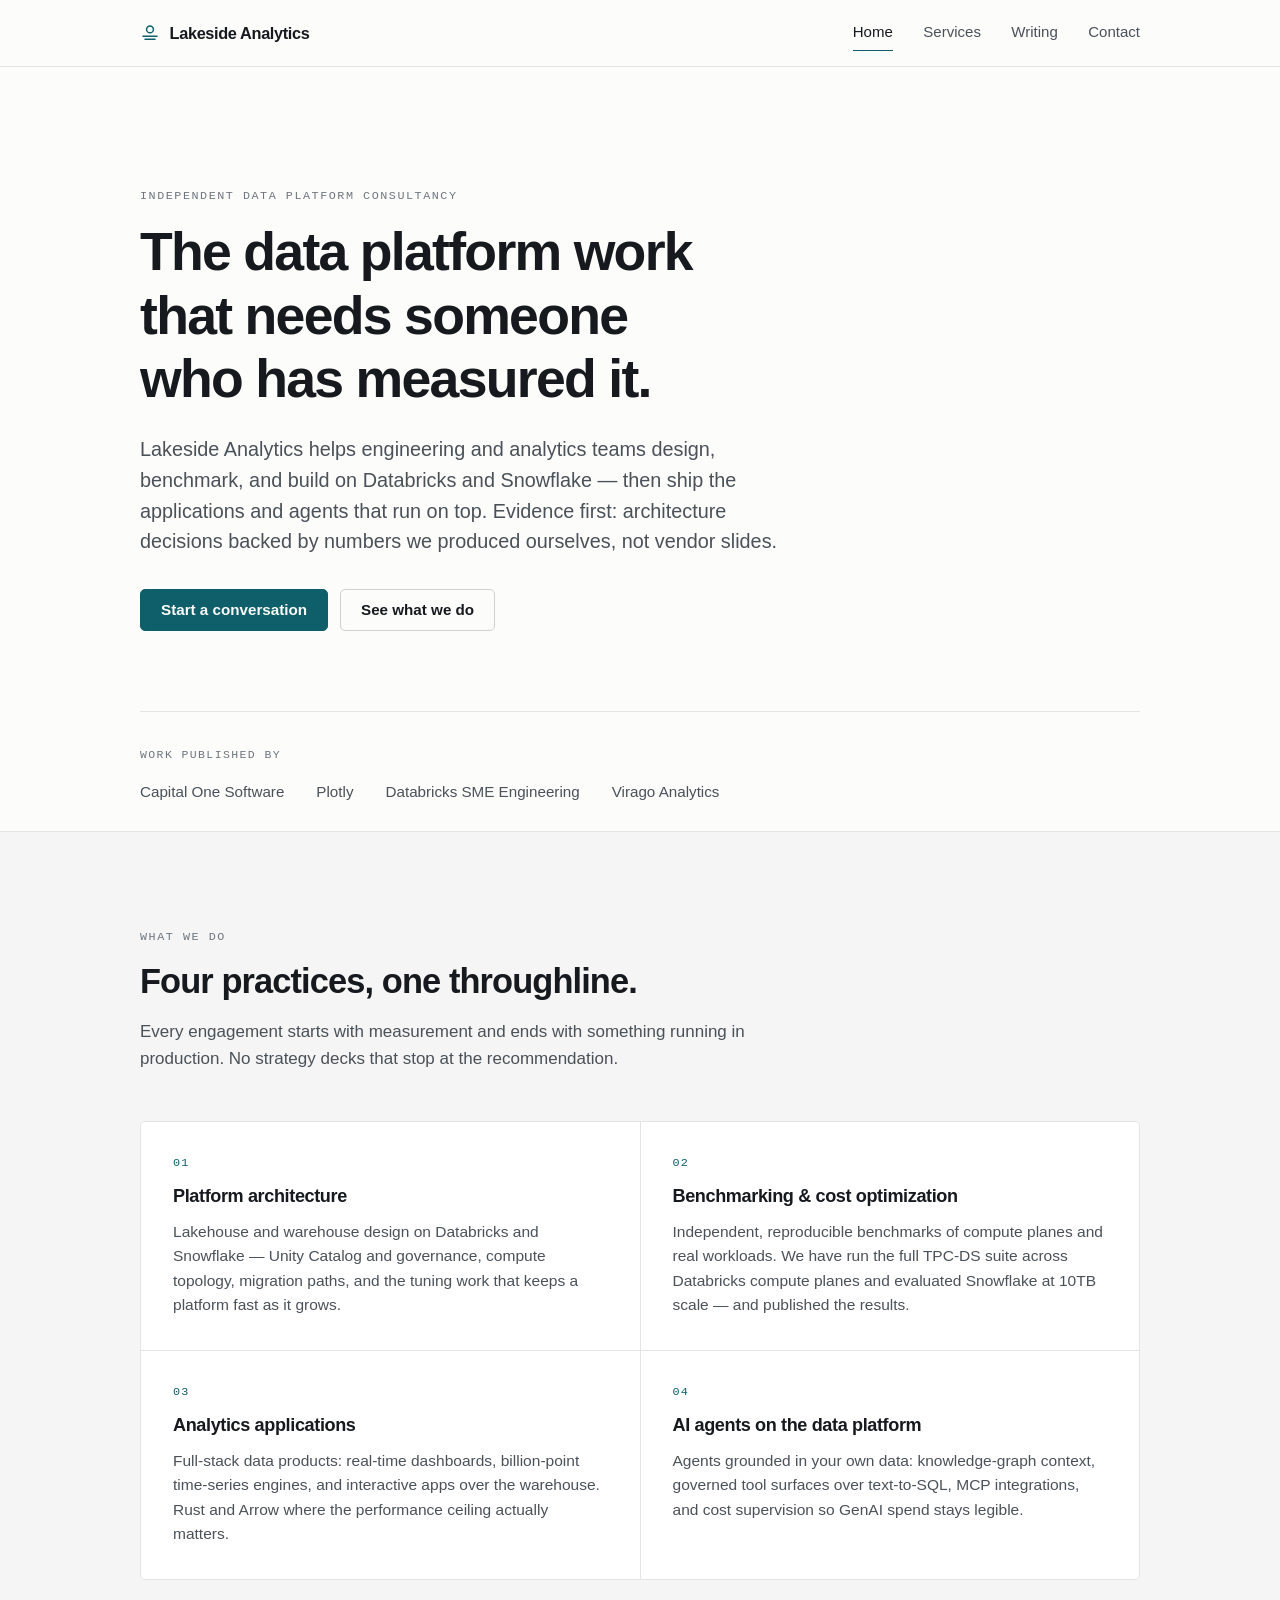
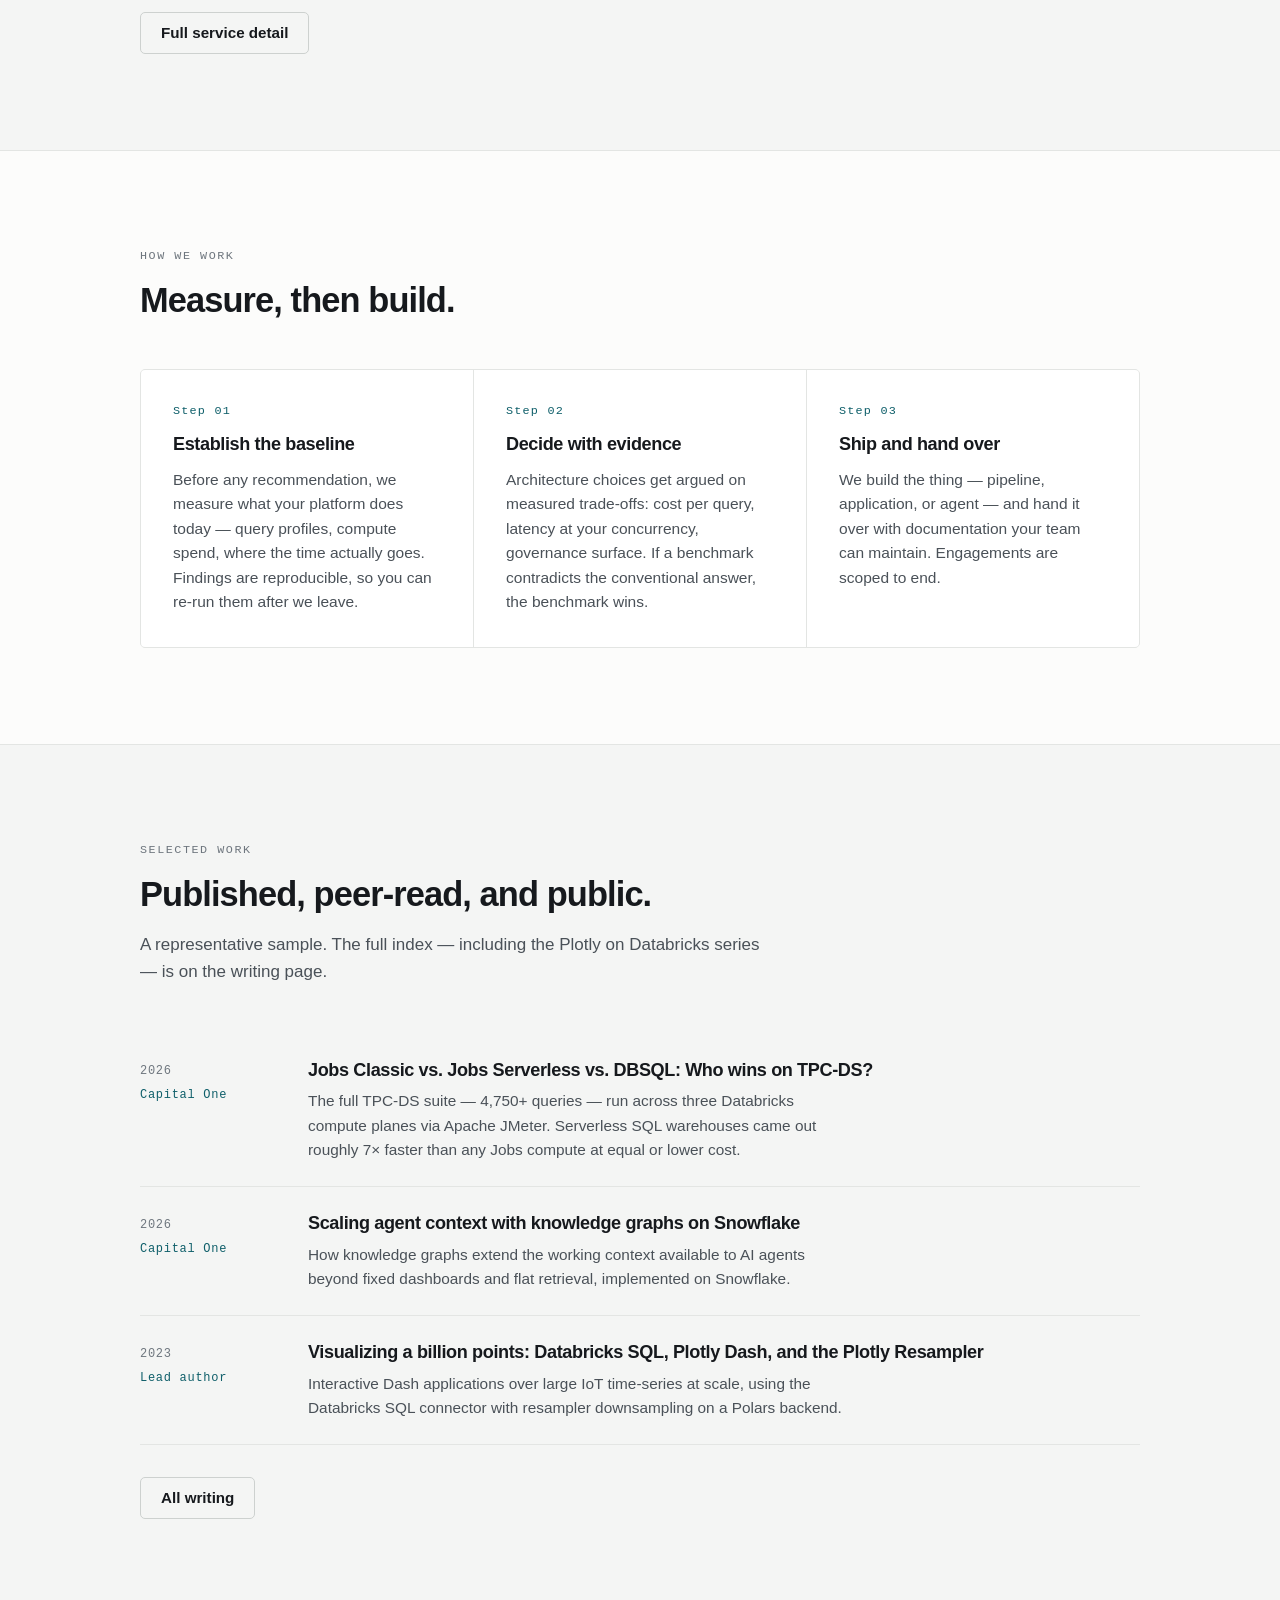
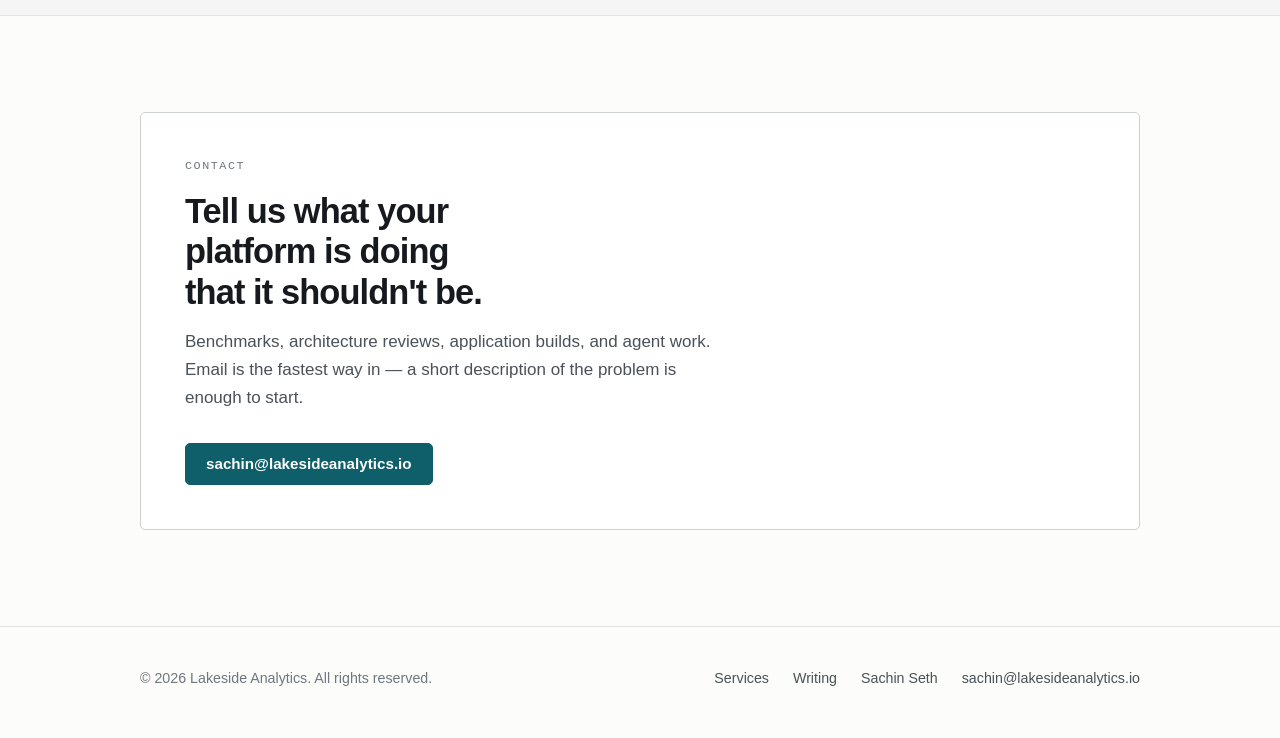
==== index.html @ 1cebf73b "Lakeside Analytics site: home, services, writing Static HTML/CSS, no build step, targeting GitHub Pa" ====
<!DOCTYPE html>
<html lang="en">
<head>
<meta charset="utf-8">
<meta name="viewport" content="width=device-width, initial-scale=1">
<title>Lakeside Analytics — Data platform architecture, benchmarking, and analytics engineering</title>
<meta name="description" content="Lakeside Analytics is an independent consultancy for Databricks and Snowflake platform architecture, compute benchmarking and cost optimization, custom analytics applications, and AI agents on the data platform.">
<link rel="canonical" href="https://lakesideanalytics.io/">
<meta property="og:type" content="website">
<meta property="og:url" content="https://lakesideanalytics.io/">
<meta property="og:title" content="Lakeside Analytics">
<meta property="og:description" content="Independent consulting for Databricks and Snowflake platform architecture, compute benchmarking, analytics applications, and AI agents on the data platform.">
<link rel="icon" href="favicon.svg" type="image/svg+xml">
<link rel="stylesheet" href="styles.css">
</head>
<body>

<a class="skip-link" href="#main">Skip to content</a>

<header class="site-header">
  <div class="wrap">
    <a class="brand" href="/">
      <svg class="mark" width="20" height="20" viewBox="0 0 20 20" fill="none" aria-hidden="true">
        <circle cx="10" cy="6.4" r="3.4" stroke="currentColor" stroke-width="1.5"/>
        <path d="M3 13.2h14M5 16.2h10" stroke="currentColor" stroke-width="1.5" stroke-linecap="round"/>
      </svg>
      Lakeside Analytics
    </a>
    <nav class="nav" aria-label="Primary">
      <a href="/" aria-current="page">Home</a>
      <a href="services.html">Services</a>
      <a href="writing.html">Writing</a>
      <a href="mailto:sachin@lakesideanalytics.io">Contact</a>
    </nav>
  </div>
</header>

<main id="main">

  <section class="hero">
    <div class="wrap">
      <span class="eyebrow">Independent data platform consultancy</span>
      <h1>The data platform work that needs someone who has measured it.</h1>
      <p class="lede">
        Lakeside Analytics helps engineering and analytics teams design, benchmark, and
        build on Databricks and Snowflake — then ship the applications and agents that
        run on top. Evidence first: architecture decisions backed by numbers we produced
        ourselves, not vendor slides.
      </p>
      <div class="btn-row">
        <a class="btn" href="mailto:sachin@lakesideanalytics.io">Start a conversation</a>
        <a class="btn btn-ghost" href="services.html">See what we do</a>
      </div>
    </div>
  </section>

  <div class="wrap">
    <div class="strip">
      <span class="strip-label">Work published by</span>
      <ul class="strip-items">
        <li>Capital One Software</li>
        <li>Plotly</li>
        <li>Databricks SME Engineering</li>
        <li>Virago Analytics</li>
      </ul>
    </div>
  </div>

  <section class="band">
    <div class="wrap">
      <div class="section-intro prose">
        <span class="eyebrow">What we do</span>
        <h2>Four practices, one throughline.</h2>
        <p>
          Every engagement starts with measurement and ends with something running in
          production. No strategy decks that stop at the recommendation.
        </p>
      </div>

      <div class="grid grid-2">
        <article class="card">
          <span class="num">01</span>
          <h3>Platform architecture</h3>
          <p>
            Lakehouse and warehouse design on Databricks and Snowflake — Unity Catalog
            and governance, compute topology, migration paths, and the tuning work that
            keeps a platform fast as it grows.
          </p>
        </article>

        <article class="card">
          <span class="num">02</span>
          <h3>Benchmarking &amp; cost optimization</h3>
          <p>
            Independent, reproducible benchmarks of compute planes and real workloads.
            We have run the full TPC-DS suite across Databricks compute planes and
            evaluated Snowflake at 10TB scale — and published the results.
          </p>
        </article>

        <article class="card">
          <span class="num">03</span>
          <h3>Analytics applications</h3>
          <p>
            Full-stack data products: real-time dashboards, billion-point time-series
            engines, and interactive apps over the warehouse. Rust and Arrow where the
            performance ceiling actually matters.
          </p>
        </article>

        <article class="card">
          <span class="num">04</span>
          <h3>AI agents on the data platform</h3>
          <p>
            Agents grounded in your own data: knowledge-graph context, governed tool
            surfaces over text-to-SQL, MCP integrations, and cost supervision so GenAI
            spend stays legible.
          </p>
        </article>
      </div>

      <div class="btn-row">
        <a class="btn btn-ghost" href="services.html">Full service detail</a>
      </div>
    </div>
  </section>

  <section>
    <div class="wrap">
      <div class="section-intro prose">
        <span class="eyebrow">How we work</span>
        <h2>Measure, then build.</h2>
      </div>

      <div class="grid">
        <article class="card">
          <span class="num">Step 01</span>
          <h3>Establish the baseline</h3>
          <p>
            Before any recommendation, we measure what your platform does today —
            query profiles, compute spend, where the time actually goes. Findings are
            reproducible, so you can re-run them after we leave.
          </p>
        </article>

        <article class="card">
          <span class="num">Step 02</span>
          <h3>Decide with evidence</h3>
          <p>
            Architecture choices get argued on measured trade-offs: cost per query,
            latency at your concurrency, governance surface. If a benchmark contradicts
            the conventional answer, the benchmark wins.
          </p>
        </article>

        <article class="card">
          <span class="num">Step 03</span>
          <h3>Ship and hand over</h3>
          <p>
            We build the thing — pipeline, application, or agent — and hand it over with
            documentation your team can maintain. Engagements are scoped to end.
          </p>
        </article>
      </div>
    </div>
  </section>

  <section class="band">
    <div class="wrap">
      <div class="section-intro prose">
        <span class="eyebrow">Selected work</span>
        <h2>Published, peer-read, and public.</h2>
        <p>
          A representative sample. The full index — including the Plotly on Databricks
          series — is on the writing page.
        </p>
      </div>

      <ul class="entries">
        <li class="entry">
          <div class="entry-meta">
            <span>2026</span>
            <span class="entry-role">Capital One</span>
          </div>
          <div>
            <h3>
              <a href="https://www.capitalone.com/software/blog/databricks-benchmarks-classic-jobs-serverless-jobs-dbsql-comparison/">
                Jobs Classic vs. Jobs Serverless vs. DBSQL: Who wins on TPC-DS?
              </a>
            </h3>
            <p>
              The full TPC-DS suite — 4,750+ queries — run across three Databricks
              compute planes via Apache JMeter. Serverless SQL warehouses came out
              roughly 7&times; faster than any Jobs compute at equal or lower cost.
            </p>
          </div>
        </li>

        <li class="entry">
          <div class="entry-meta">
            <span>2026</span>
            <span class="entry-role">Capital One</span>
          </div>
          <div>
            <h3>
              <a href="https://www.capitalone.com/software/blog/scaling-agent-context-snowflake-knowledge-graphs/">
                Scaling agent context with knowledge graphs on Snowflake
              </a>
            </h3>
            <p>
              How knowledge graphs extend the working context available to AI agents
              beyond fixed dashboards and flat retrieval, implemented on Snowflake.
            </p>
          </div>
        </li>

        <li class="entry">
          <div class="entry-meta">
            <span>2023</span>
            <span class="entry-role">Lead author</span>
          </div>
          <div>
            <h3>
              <a href="https://medium.com/dbsql-sme-engineering/visualizing-a-billion-points-databricks-plotly-dash-and-the-plotly-resampler-45461bc3f466">
                Visualizing a billion points: Databricks SQL, Plotly Dash, and the Plotly Resampler
              </a>
            </h3>
            <p>
              Interactive Dash applications over large IoT time-series at scale, using
              the Databricks SQL connector with resampler downsampling on a Polars backend.
            </p>
          </div>
        </li>
      </ul>

      <div class="btn-row">
        <a class="btn btn-ghost" href="writing.html">All writing</a>
      </div>
    </div>
  </section>

  <section>
    <div class="wrap">
      <div class="callout cta">
        <span class="eyebrow">Contact</span>
        <h2>Tell us what your platform is doing that it shouldn't be.</h2>
        <p>
          Benchmarks, architecture reviews, application builds, and agent work. Email
          is the fastest way in — a short description of the problem is enough to start.
        </p>
        <div class="btn-row">
          <a class="btn" href="mailto:sachin@lakesideanalytics.io">sachin@lakesideanalytics.io</a>
        </div>
      </div>
    </div>
  </section>

</main>

<footer class="site-footer">
  <div class="wrap">
    <div>&copy; 2026 Lakeside Analytics. All rights reserved.</div>
    <div class="footer-links">
      <a href="services.html">Services</a>
      <a href="writing.html">Writing</a>
      <a href="https://sachin.lakesideanalytics.io">Sachin Seth</a>
      <a href="mailto:sachin@lakesideanalytics.io">sachin@lakesideanalytics.io</a>
    </div>
  </div>
</footer>

</body>
</html>
---- styles.css ----
/* ==========================================================================
   Lakeside Analytics — shared stylesheet
   Editorial, near-monochrome, one accent. No external requests.
   ========================================================================== */

:root {
  --bg:            #fcfcfb;
  --bg-sunk:       #f4f5f4;
  --surface:       #ffffff;
  --ink:           #16191d;
  --ink-soft:      #4a5158;
  --ink-faint:     #6e767e;
  --rule:          #e3e5e3;
  --rule-strong:   #cdd1cf;
  --accent:        #0f5f6a;
  --accent-hover:  #0a4750;
  --accent-wash:   #eef4f5;
  --focus:         #0f5f6a;

  --measure:       66ch;
  --page:          1080px;
  --radius:        5px;

  --sans: -apple-system, BlinkMacSystemFont, "Segoe UI", Roboto, "Helvetica Neue", Arial, sans-serif;
  --mono: ui-monospace, SFMono-Regular, "SF Mono", Menlo, Consolas, "Liberation Mono", monospace;
}

@media (prefers-color-scheme: dark) {
  :root {
    --bg:           #101316;
    --bg-sunk:      #16191d;
    --surface:      #191d21;
    --ink:          #e9ecef;
    --ink-soft:     #a8b0b6;
    --ink-faint:    #838b92;
    --rule:         #272c31;
    --rule-strong:  #3a4045;
    --accent:       #6fc9d6;
    --accent-hover: #9adde7;
    --accent-wash:  #16262a;
    --focus:        #6fc9d6;
  }
}

*, *::before, *::after { box-sizing: border-box; }

html {
  -webkit-text-size-adjust: 100%;
  scroll-behavior: smooth;
}

body {
  margin: 0;
  background: var(--bg);
  color: var(--ink);
  font-family: var(--sans);
  font-size: 17px;
  line-height: 1.62;
  -webkit-font-smoothing: antialiased;
  -moz-osx-font-smoothing: grayscale;
  text-rendering: optimizeLegibility;
}

img { max-width: 100%; height: auto; display: block; }

a { color: var(--accent); }
a:hover { color: var(--accent-hover); }

:focus-visible {
  outline: 2px solid var(--focus);
  outline-offset: 3px;
  border-radius: 2px;
}

.skip-link {
  position: absolute;
  left: -9999px;
  top: 0;
  background: var(--surface);
  color: var(--ink);
  padding: 0.6rem 1rem;
  border: 1px solid var(--rule-strong);
  border-radius: var(--radius);
  z-index: 100;
}
.skip-link:focus { left: 1rem; top: 1rem; }

/* ---------- Layout ---------- */

.wrap {
  max-width: var(--page);
  margin: 0 auto;
  padding-inline: clamp(1.25rem, 5vw, 2.5rem);
}

.prose { max-width: var(--measure); }

section { padding-block: clamp(3.5rem, 8vw, 6rem); }

.band {
  background: var(--bg-sunk);
  border-block: 1px solid var(--rule);
}

/* ---------- Type ---------- */

h1, h2, h3, h4 {
  margin: 0;
  font-weight: 640;
  letter-spacing: -0.021em;
  line-height: 1.18;
  text-wrap: balance;
}

h1 { font-size: clamp(2.15rem, 5.4vw, 3.35rem); letter-spacing: -0.032em; }
h2 { font-size: clamp(1.6rem, 3.4vw, 2.15rem); letter-spacing: -0.026em; }
h3 { font-size: 1.13rem; line-height: 1.35; }
h4 { font-size: 1rem; }

p { margin: 0 0 1.15rem; }
p:last-child { margin-bottom: 0; }

.eyebrow {
  font-family: var(--mono);
  font-size: 0.735rem;
  letter-spacing: 0.13em;
  text-transform: uppercase;
  color: var(--ink-faint);
  margin: 0 0 0.9rem;
  display: block;
}

.lede {
  font-size: clamp(1.08rem, 1.9vw, 1.24rem);
  line-height: 1.55;
  color: var(--ink-soft);
  max-width: 60ch;
}

.section-intro { margin-bottom: clamp(2rem, 4vw, 3rem); }
.section-intro h2 + p { margin-top: 1rem; color: var(--ink-soft); }

/* ---------- Header / nav ---------- */

.site-header {
  border-bottom: 1px solid var(--rule);
  background: color-mix(in srgb, var(--bg) 88%, transparent);
  backdrop-filter: saturate(180%) blur(10px);
  position: sticky;
  top: 0;
  z-index: 50;
}

.site-header .wrap {
  display: flex;
  align-items: center;
  justify-content: space-between;
  gap: 1.5rem;
  min-height: 66px;
  flex-wrap: wrap;
}

.brand {
  display: inline-flex;
  align-items: center;
  gap: 0.6rem;
  color: var(--ink);
  text-decoration: none;
  font-weight: 650;
  letter-spacing: -0.022em;
  font-size: 1.02rem;
  white-space: nowrap;
}
.brand:hover { color: var(--ink); }
.brand .mark { flex: none; color: var(--accent); }

.nav {
  display: flex;
  align-items: center;
  gap: clamp(1rem, 3vw, 1.9rem);
  font-size: 0.94rem;
}

.nav a {
  color: var(--ink-soft);
  text-decoration: none;
  padding-block: 0.35rem;
  border-bottom: 1.5px solid transparent;
  transition: color 0.15s ease, border-color 0.15s ease;
}
.nav a:hover { color: var(--ink); border-bottom-color: var(--rule-strong); }
.nav a[aria-current="page"] { color: var(--ink); border-bottom-color: var(--accent); }

/* ---------- Buttons ---------- */

.btn {
  display: inline-flex;
  align-items: center;
  gap: 0.5rem;
  padding: 0.68rem 1.25rem;
  border-radius: var(--radius);
  border: 1px solid var(--accent);
  background: var(--accent);
  color: var(--bg);
  font: inherit;
  font-size: 0.95rem;
  font-weight: 560;
  text-decoration: none;
  line-height: 1.2;
  transition: background 0.15s ease, border-color 0.15s ease, color 0.15s ease;
}
.btn:hover {
  background: var(--accent-hover);
  border-color: var(--accent-hover);
  color: var(--bg);
}

.btn-ghost {
  background: transparent;
  color: var(--ink);
  border-color: var(--rule-strong);
}
.btn-ghost:hover {
  background: transparent;
  color: var(--accent);
  border-color: var(--accent);
}

.btn-row {
  display: flex;
  flex-wrap: wrap;
  gap: 0.75rem;
  margin-top: 2rem;
}

/* ---------- Hero ---------- */

.hero { padding-block: clamp(4rem, 10vw, 7.5rem) clamp(3rem, 7vw, 5rem); }
.hero h1 { max-width: 19ch; }
.hero .lede { margin-top: 1.5rem; }

/* ---------- Credibility strip ---------- */

.strip {
  border-top: 1px solid var(--rule);
  padding-block: 1.65rem;
}
.strip-label {
  font-family: var(--mono);
  font-size: 0.72rem;
  letter-spacing: 0.12em;
  text-transform: uppercase;
  color: var(--ink-faint);
}
.strip-items {
  list-style: none;
  margin: 0.85rem 0 0;
  padding: 0;
  display: flex;
  flex-wrap: wrap;
  gap: 0.6rem 2rem;
  color: var(--ink-soft);
  font-size: 0.95rem;
}

/* ---------- Card grid ---------- */

.grid {
  display: grid;
  gap: 1px;
  background: var(--rule);
  border: 1px solid var(--rule);
  border-radius: var(--radius);
  overflow: hidden;
  grid-template-columns: repeat(auto-fit, minmax(280px, 1fr));
}

/* Four-up grids read better as 2x2 than as 3 + an orphan. */
.grid-2 { grid-template-columns: repeat(auto-fit, minmax(340px, 1fr)); }

.card {
  background: var(--surface);
  padding: clamp(1.5rem, 3vw, 2rem);
  display: flex;
  flex-direction: column;
  gap: 0.7rem;
}

.card .num {
  font-family: var(--mono);
  font-size: 0.74rem;
  letter-spacing: 0.1em;
  color: var(--accent);
}
.card p {
  margin: 0;
  color: var(--ink-soft);
  font-size: 0.97rem;
  line-height: 1.58;
}

/* ---------- Service detail blocks ---------- */

.service {
  display: grid;
  grid-template-columns: minmax(0, 7.5rem) minmax(0, 1fr);
  gap: clamp(1.25rem, 4vw, 3rem);
  padding-block: clamp(2.25rem, 5vw, 3.25rem);
  border-top: 1px solid var(--rule);
}
.service:last-child { border-bottom: 1px solid var(--rule); }

.service-index {
  font-family: var(--mono);
  font-size: 0.75rem;
  letter-spacing: 0.11em;
  text-transform: uppercase;
  color: var(--ink-faint);
  padding-top: 0.4rem;
}

.service-body h3 { font-size: 1.32rem; letter-spacing: -0.023em; }
.service-body > p {
  margin-top: 0.85rem;
  color: var(--ink-soft);
  max-width: 62ch;
}

.checklist {
  list-style: none;
  margin: 1.4rem 0 0;
  padding: 0;
  display: grid;
  gap: 0.55rem;
  max-width: 62ch;
}
.checklist li {
  position: relative;
  padding-left: 1.5rem;
  color: var(--ink-soft);
  font-size: 0.97rem;
  line-height: 1.55;
}
.checklist li::before {
  content: "";
  position: absolute;
  left: 0;
  top: 0.62em;
  width: 8px;
  height: 1.5px;
  background: var(--accent);
}

/* ---------- Writing list ---------- */

.entry-group { margin-bottom: clamp(2.5rem, 5vw, 3.5rem); }
.entry-group:last-child { margin-bottom: 0; }

.entry-group > h2 {
  font-size: 1.05rem;
  font-weight: 600;
  letter-spacing: 0.005em;
  padding-bottom: 0.85rem;
  border-bottom: 1px solid var(--rule-strong);
}

.entries { list-style: none; margin: 0; padding: 0; }

.entry {
  display: grid;
  grid-template-columns: minmax(0, 8.5rem) minmax(0, 1fr);
  gap: clamp(0.5rem, 3vw, 2rem);
  padding-block: 1.5rem;
  border-bottom: 1px solid var(--rule);
}

.entry-meta {
  font-family: var(--mono);
  font-size: 0.75rem;
  letter-spacing: 0.06em;
  color: var(--ink-faint);
  padding-top: 0.28rem;
  display: flex;
  flex-direction: column;
  gap: 0.3rem;
}
.entry-role { color: var(--accent); }

.entry h3 a {
  color: var(--ink);
  text-decoration: none;
  border-bottom: 1.5px solid transparent;
  transition: color 0.15s ease, border-color 0.15s ease;
}
.entry h3 a:hover { color: var(--accent-hover); border-bottom-color: var(--accent-hover); }

.entry p {
  margin: 0.45rem 0 0;
  color: var(--ink-soft);
  font-size: 0.96rem;
  line-height: 1.58;
  max-width: 64ch;
}

/* ---------- Engagement / callout ---------- */

.callout {
  border: 1px solid var(--rule-strong);
  border-radius: var(--radius);
  background: var(--surface);
  padding: clamp(1.75rem, 4vw, 2.75rem);
}

.cta { text-align: left; }
.cta h2 { max-width: 22ch; }
.cta p { margin-top: 1rem; color: var(--ink-soft); max-width: 56ch; }

/* ---------- Footer ---------- */

.site-footer {
  border-top: 1px solid var(--rule);
  padding-block: 2.5rem 3rem;
  color: var(--ink-faint);
  font-size: 0.89rem;
  line-height: 1.6;
}
.site-footer .wrap {
  display: flex;
  flex-wrap: wrap;
  justify-content: space-between;
  gap: 1.25rem 2rem;
}
.site-footer a { color: var(--ink-soft); text-decoration: none; }
.site-footer a:hover { color: var(--accent); }
.footer-links {
  display: flex;
  flex-wrap: wrap;
  gap: 0.6rem 1.5rem;
}

/* ---------- Responsive ---------- */

@media (max-width: 640px) {
  body { font-size: 16.5px; }

  .site-header .wrap {
    justify-content: flex-start;
    padding-block: 0.75rem;
  }
  .nav { width: 100%; gap: 1.1rem; }

  .service,
  .entry {
    grid-template-columns: 1fr;
    gap: 0.6rem;
  }
  .service-index, .entry-meta { padding-top: 0; }
  .entry-meta { flex-direction: row; gap: 0.85rem; }
}

@media (prefers-reduced-motion: reduce) {
  html { scroll-behavior: auto; }
  *, *::before, *::after {
    transition-duration: 0.01ms !important;
    animation-duration: 0.01ms !important;
  }
}
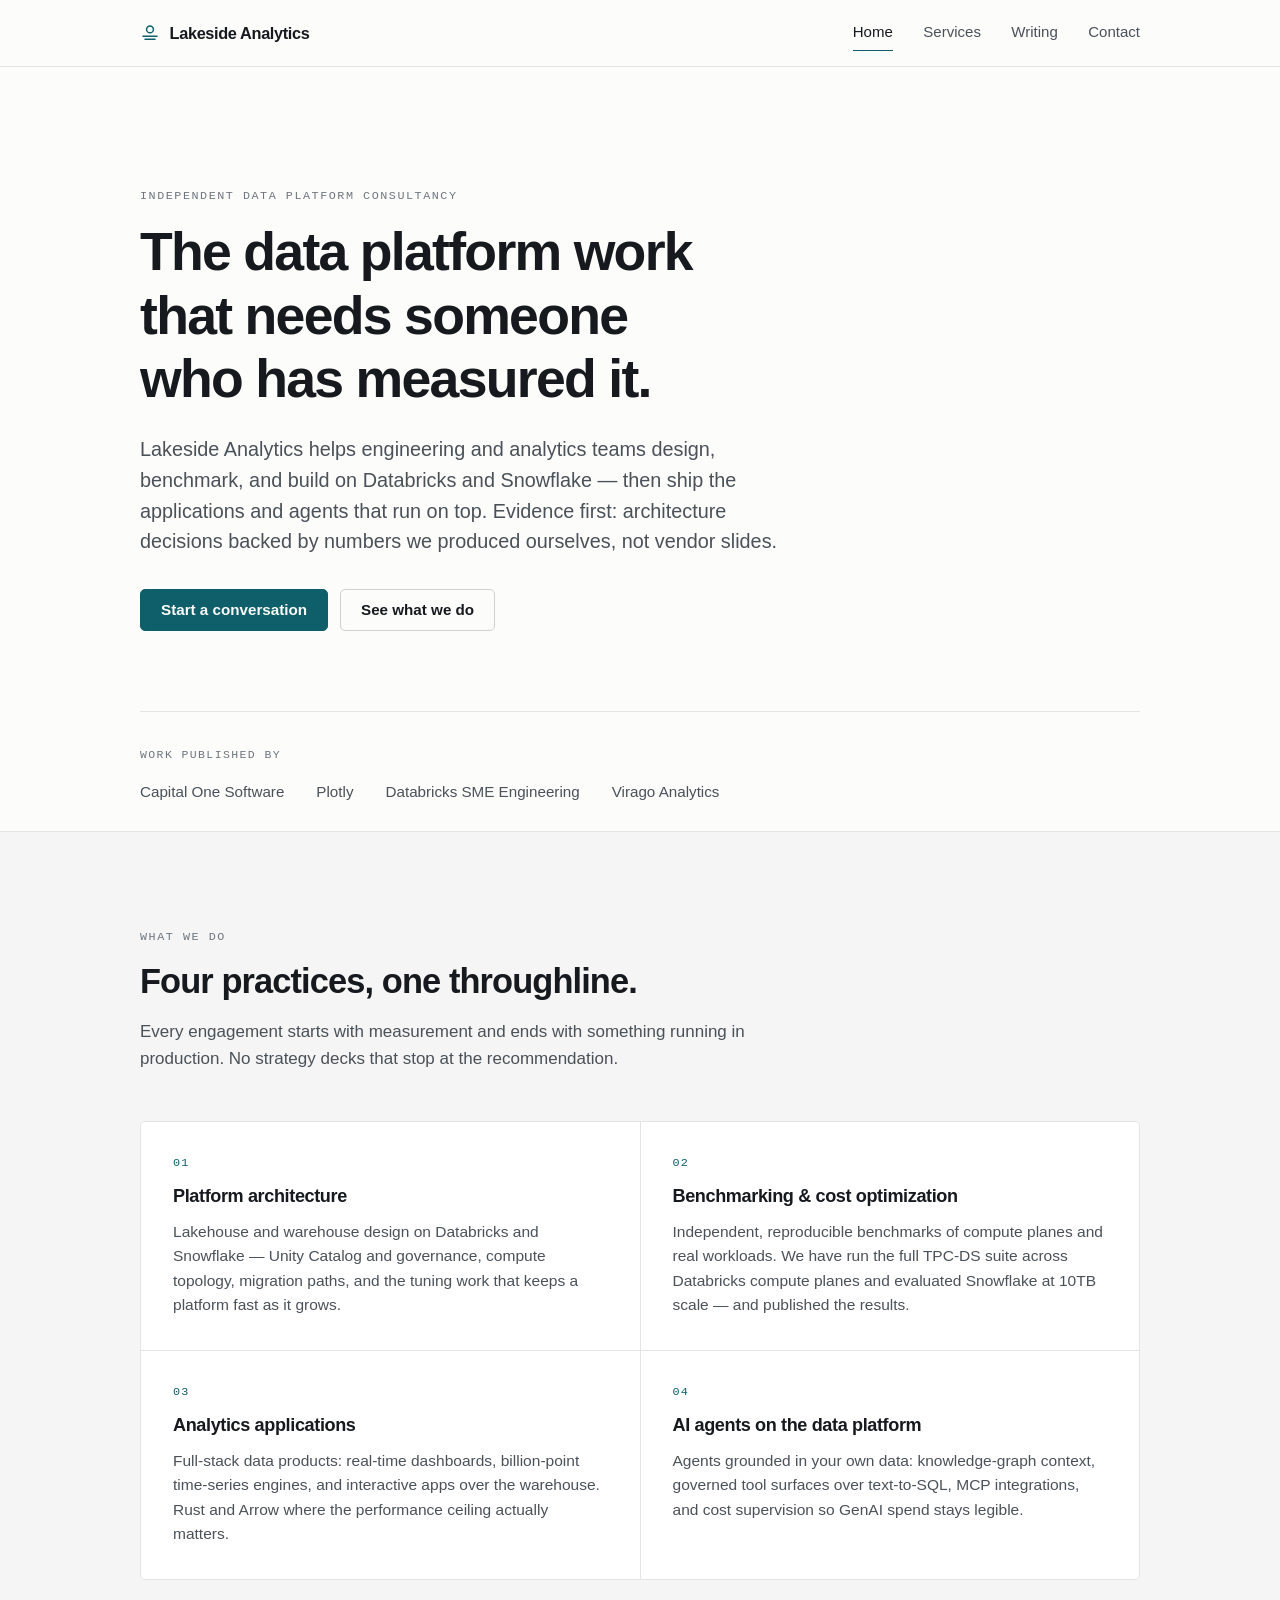
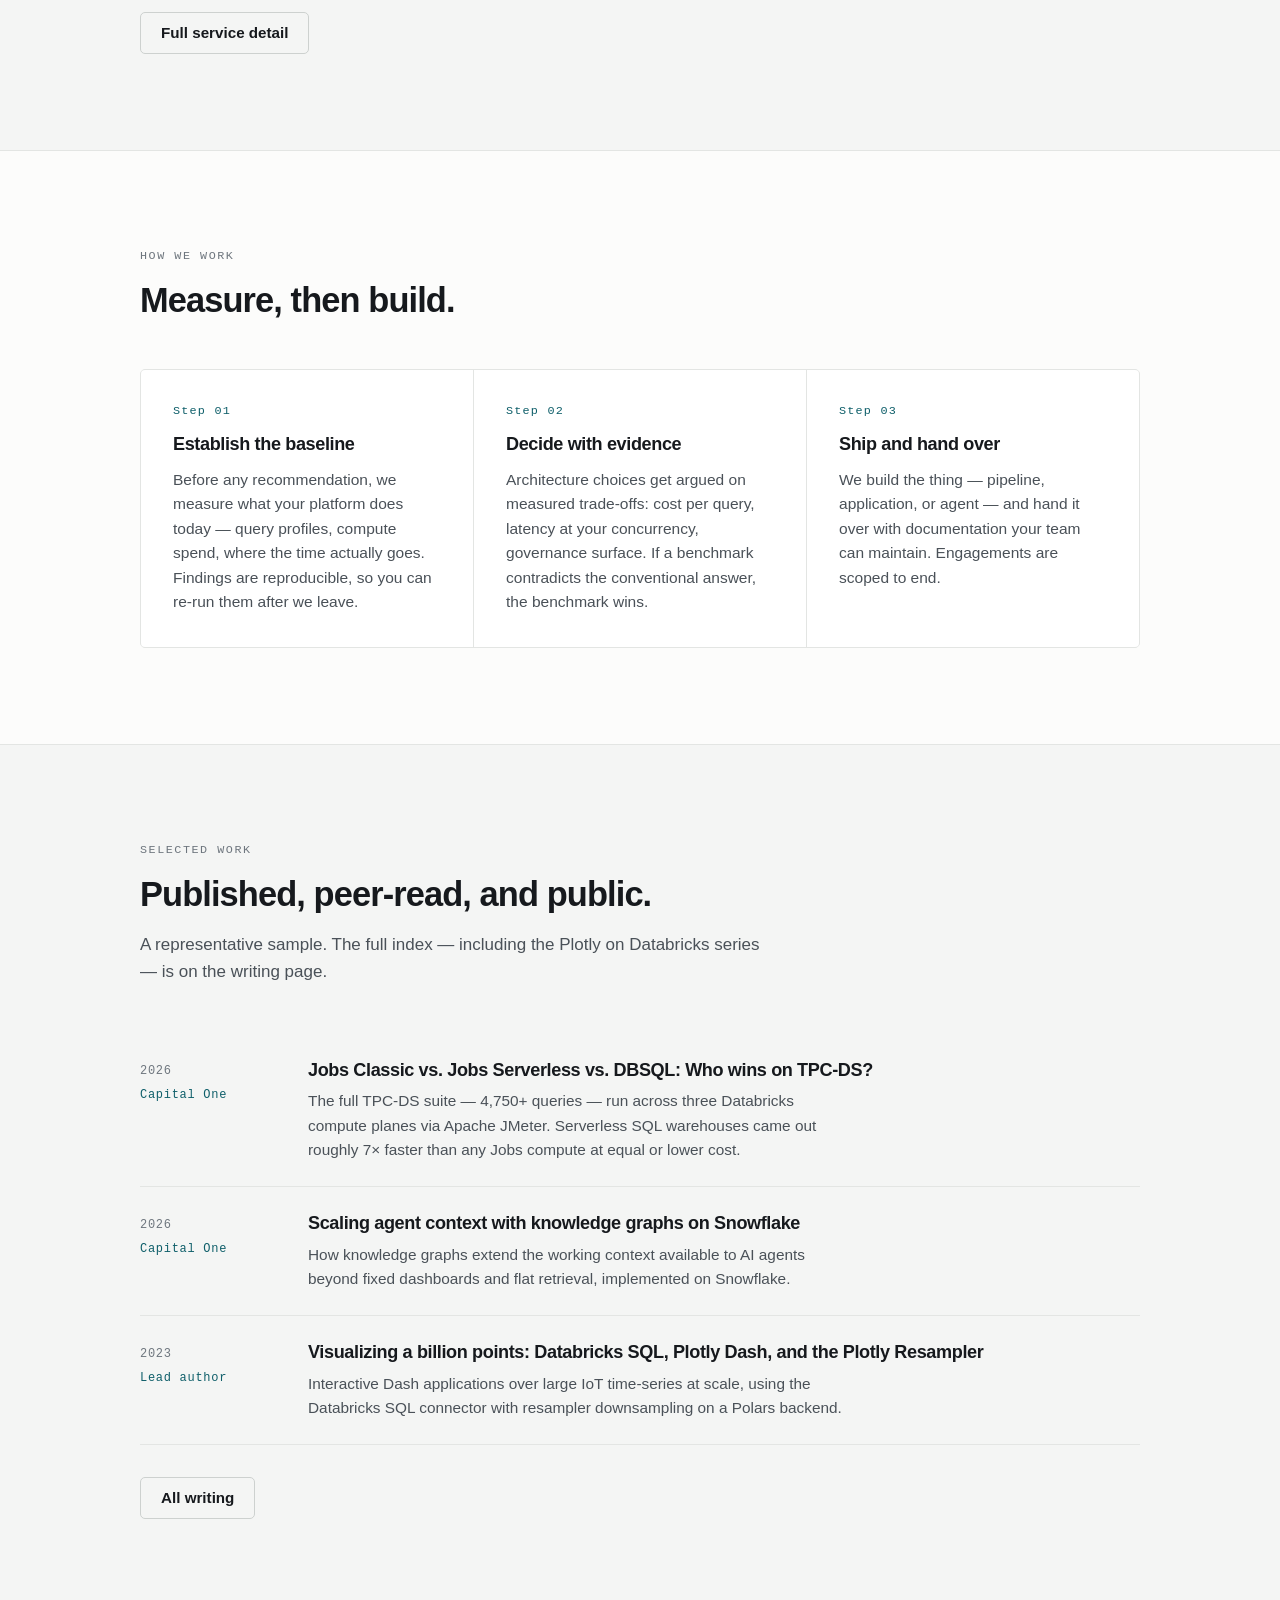
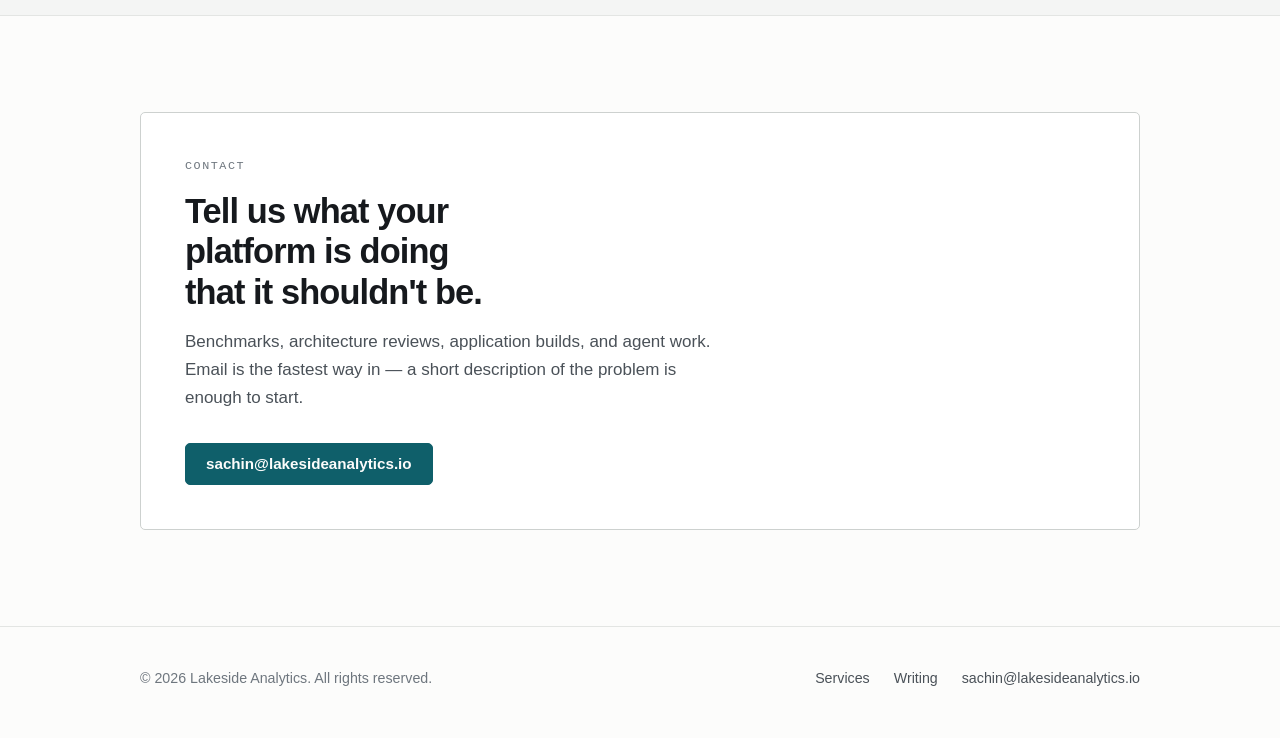
==== commit 901dcbf6: "Writing: complete the record, canonicalize links All 13 published articles plus the DAIS 2024 talk. " ====
--- a/index.html
+++ b/index.html
@@ -184,7 +184,7 @@
           </div>
           <div>
             <h3>
-              <a href="https://www.capitalone.com/software/blog/databricks-benchmarks-classic-jobs-serverless-jobs-dbsql-comparison/">
+              <a href="https://capitalonesoftware.com/blog/databricks-benchmarks-classic-jobs-serverless-jobs-dbsql-comparison">
                 Jobs Classic vs. Jobs Serverless vs. DBSQL: Who wins on TPC-DS?
               </a>
             </h3>
@@ -203,7 +203,7 @@
           </div>
           <div>
             <h3>
-              <a href="https://www.capitalone.com/software/blog/scaling-agent-context-snowflake-knowledge-graphs/">
+              <a href="https://capitalonesoftware.com/blog/scaling-agent-context-snowflake-knowledge-graphs">
                 Scaling agent context with knowledge graphs on Snowflake
               </a>
             </h3>
@@ -263,7 +263,6 @@
     <div class="footer-links">
       <a href="services.html">Services</a>
       <a href="writing.html">Writing</a>
-      <a href="https://sachin.lakesideanalytics.io">Sachin Seth</a>
       <a href="mailto:sachin@lakesideanalytics.io">sachin@lakesideanalytics.io</a>
     </div>
   </div>
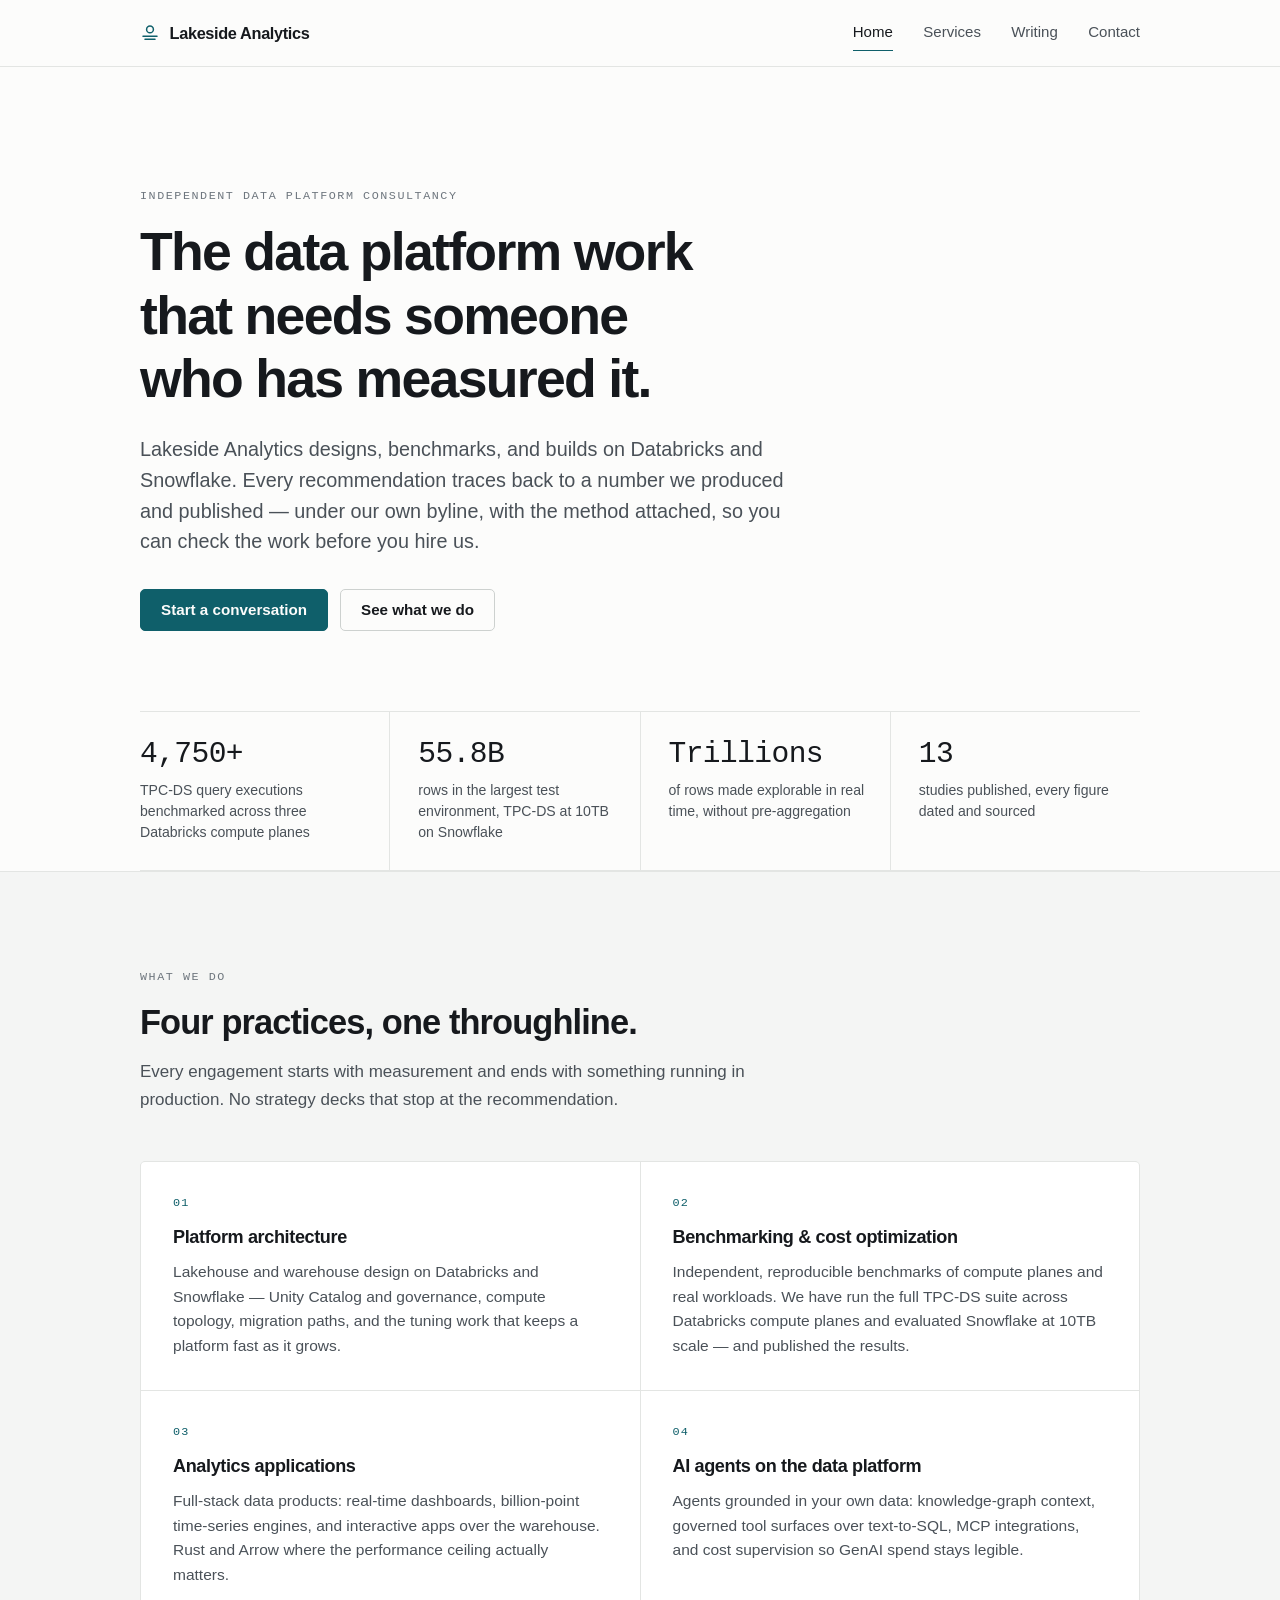
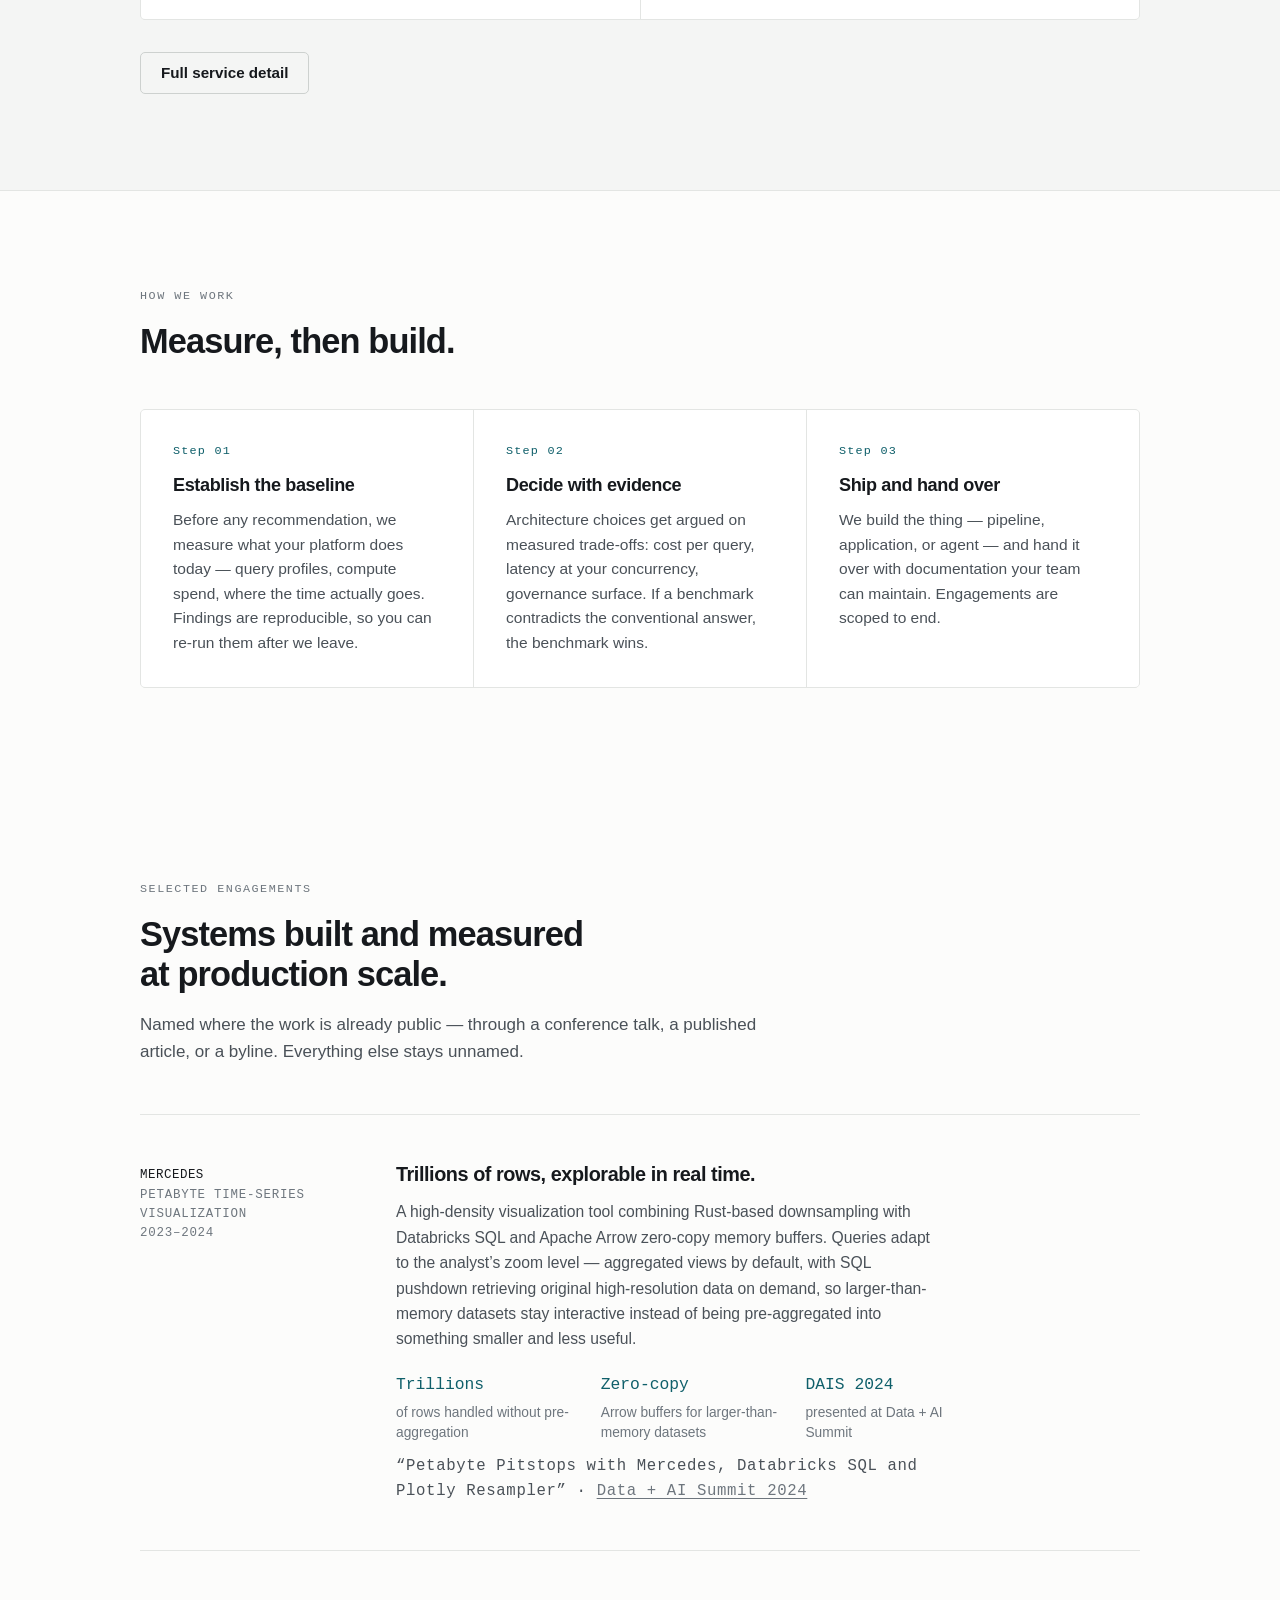
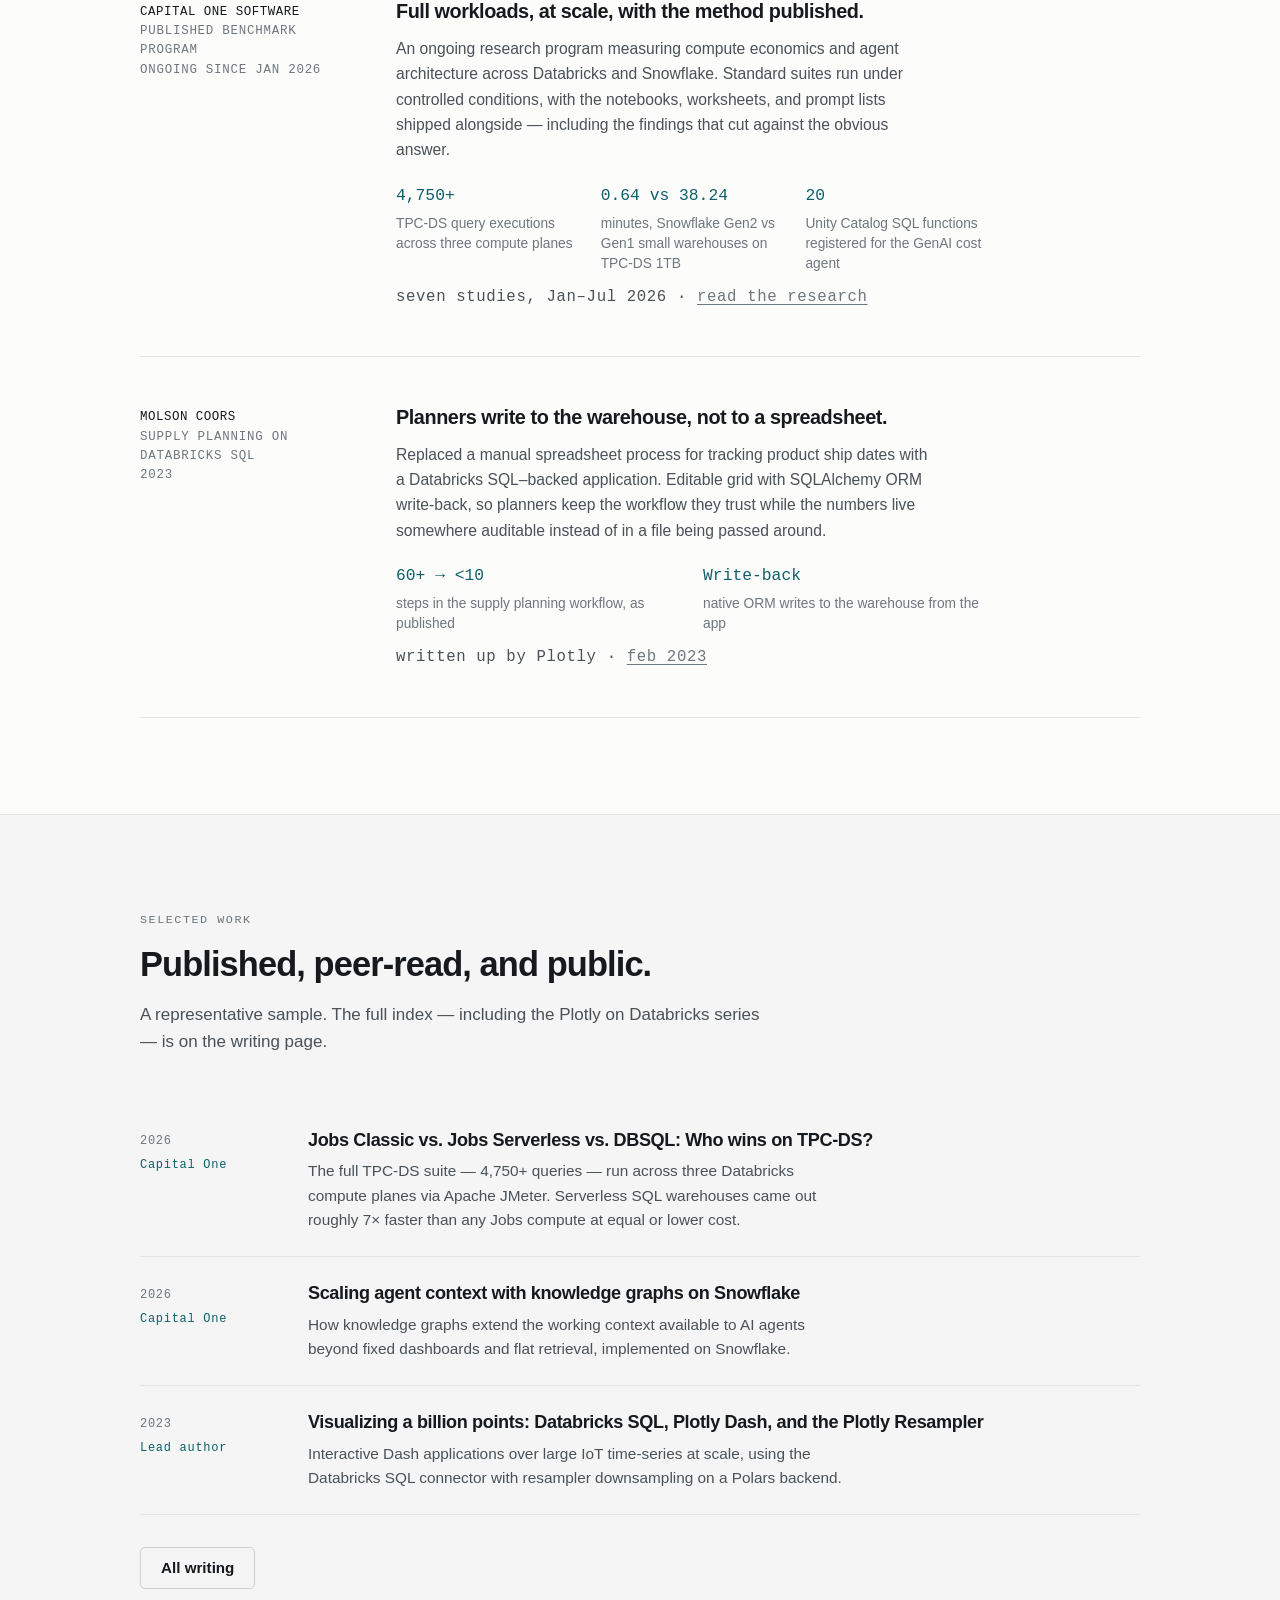
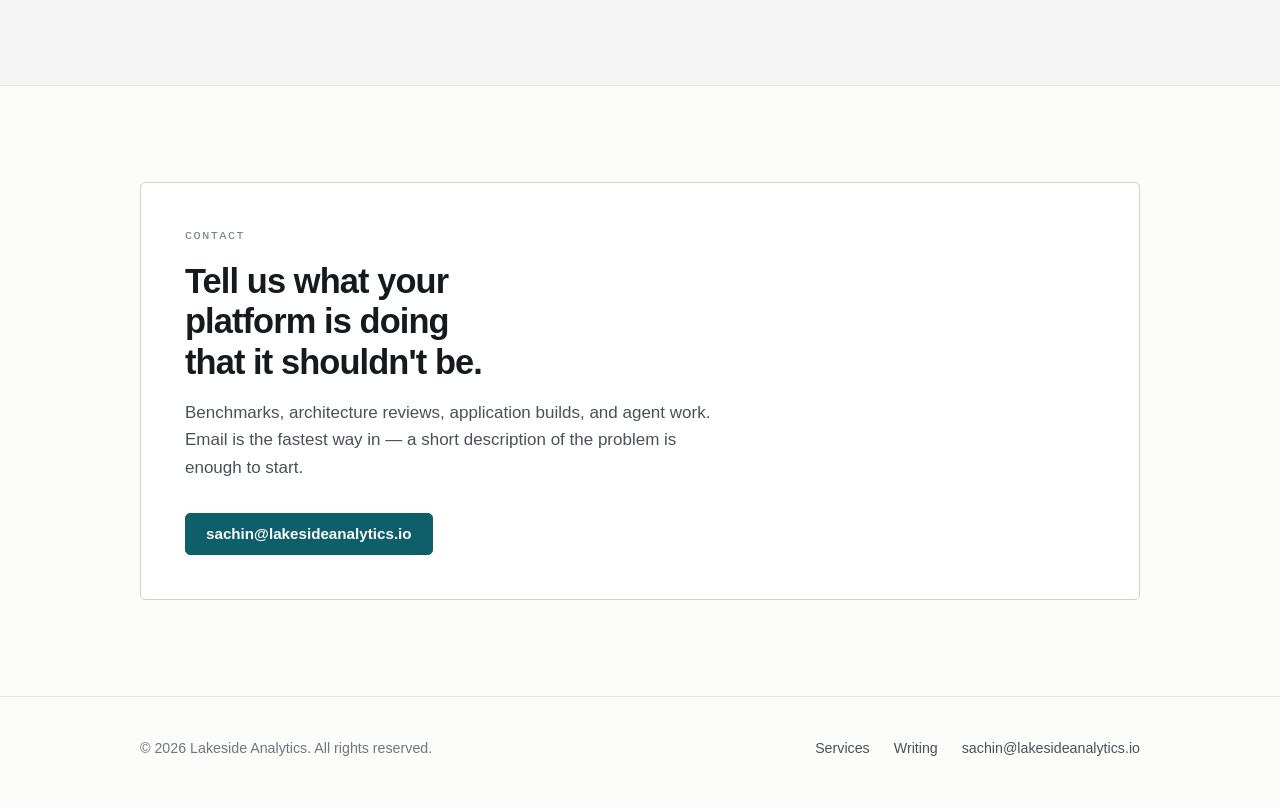
==== commit ecb70ea8: "Homepage: lead with the numbers, add the engagements The page sold in generalities while the writing" ====
--- a/index.html
+++ b/index.html
@@ -42,10 +42,10 @@
       <span class="eyebrow">Independent data platform consultancy</span>
       <h1>The data platform work that needs someone who has measured it.</h1>
       <p class="lede">
-        Lakeside Analytics helps engineering and analytics teams design, benchmark, and
-        build on Databricks and Snowflake — then ship the applications and agents that
-        run on top. Evidence first: architecture decisions backed by numbers we produced
-        ourselves, not vendor slides.
+        Lakeside Analytics designs, benchmarks, and builds on Databricks and Snowflake.
+        Every recommendation traces back to a number we produced and published — under
+        our own byline, with the method attached, so you can check the work before you
+        hire us.
       </p>
       <div class="btn-row">
         <a class="btn" href="mailto:sachin@lakesideanalytics.io">Start a conversation</a>
@@ -55,14 +55,23 @@
   </section>
 
   <div class="wrap">
-    <div class="strip">
-      <span class="strip-label">Work published by</span>
-      <ul class="strip-items">
-        <li>Capital One Software</li>
-        <li>Plotly</li>
-        <li>Databricks SME Engineering</li>
-        <li>Virago Analytics</li>
-      </ul>
+    <div class="stats">
+      <div class="stat">
+        <span class="figure">4,750+</span>
+        <span class="label">TPC-DS query executions benchmarked across three Databricks compute planes</span>
+      </div>
+      <div class="stat">
+        <span class="figure">55.8B</span>
+        <span class="label">rows in the largest test environment, TPC-DS at 10TB on Snowflake</span>
+      </div>
+      <div class="stat">
+        <span class="figure">Trillions</span>
+        <span class="label">of rows made explorable in real time, without pre-aggregation</span>
+      </div>
+      <div class="stat">
+        <span class="figure">13</span>
+        <span class="label">studies published, every figure dated and sourced</span>
+      </div>
     </div>
   </div>
 
@@ -162,6 +171,123 @@
           </p>
         </article>
       </div>
+    </div>
+  </section>
+
+  <section>
+    <div class="wrap">
+      <div class="section-intro prose">
+        <span class="eyebrow">Selected engagements</span>
+        <h2>Systems built and measured at production scale.</h2>
+        <p>
+          Named where the work is already public — through a conference talk, a published
+          article, or a byline. Everything else stays unnamed.
+        </p>
+      </div>
+
+      <article class="engagement">
+        <div class="engagement-who">
+          <strong>Mercedes</strong>
+          Petabyte time-series visualization
+          <br>2023&ndash;2024
+        </div>
+        <div class="engagement-body">
+          <h3>Trillions of rows, explorable in real time.</h3>
+          <p>
+            A high-density visualization tool combining Rust-based downsampling with
+            Databricks SQL and Apache Arrow zero-copy memory buffers. Queries adapt to
+            the analyst&rsquo;s zoom level — aggregated views by default, with SQL pushdown
+            retrieving original high-resolution data on demand, so larger-than-memory
+            datasets stay interactive instead of being pre-aggregated into something
+            smaller and less useful.
+          </p>
+          <ul class="measures">
+            <li>
+              <span class="m-figure">Trillions</span>
+              <span class="m-label">of rows handled without pre-aggregation</span>
+            </li>
+            <li>
+              <span class="m-figure">Zero-copy</span>
+              <span class="m-label">Arrow buffers for larger-than-memory datasets</span>
+            </li>
+            <li>
+              <span class="m-figure">DAIS 2024</span>
+              <span class="m-label">presented at Data + AI Summit</span>
+            </li>
+          </ul>
+          <p class="provenance">
+            &ldquo;Petabyte Pitstops with Mercedes, Databricks SQL and Plotly Resampler&rdquo; &middot;
+            <a href="https://www.youtube.com/watch?v=g3cOFicI8O4">Data + AI Summit 2024</a>
+          </p>
+        </div>
+      </article>
+
+      <article class="engagement">
+        <div class="engagement-who">
+          <strong>Capital One Software</strong>
+          Published benchmark program
+          <br>ongoing since Jan 2026
+        </div>
+        <div class="engagement-body">
+          <h3>Full workloads, at scale, with the method published.</h3>
+          <p>
+            An ongoing research program measuring compute economics and agent
+            architecture across Databricks and Snowflake. Standard suites run under
+            controlled conditions, with the notebooks, worksheets, and prompt lists
+            shipped alongside — including the findings that cut against the obvious
+            answer.
+          </p>
+          <ul class="measures">
+            <li>
+              <span class="m-figure">4,750+</span>
+              <span class="m-label">TPC-DS query executions across three compute planes</span>
+            </li>
+            <li>
+              <span class="m-figure">0.64 vs 38.24</span>
+              <span class="m-label">minutes, Snowflake Gen2 vs Gen1 small warehouses on TPC-DS 1TB</span>
+            </li>
+            <li>
+              <span class="m-figure">20</span>
+              <span class="m-label">Unity Catalog SQL functions registered for the GenAI cost agent</span>
+            </li>
+          </ul>
+          <p class="provenance">
+            seven studies, Jan&ndash;Jul 2026 &middot;
+            <a href="writing.html">read the research</a>
+          </p>
+        </div>
+      </article>
+
+      <article class="engagement">
+        <div class="engagement-who">
+          <strong>Molson Coors</strong>
+          Supply planning on Databricks SQL
+          <br>2023
+        </div>
+        <div class="engagement-body">
+          <h3>Planners write to the warehouse, not to a spreadsheet.</h3>
+          <p>
+            Replaced a manual spreadsheet process for tracking product ship dates with a
+            Databricks SQL&ndash;backed application. Editable grid with SQLAlchemy ORM
+            write-back, so planners keep the workflow they trust while the numbers live
+            somewhere auditable instead of in a file being passed around.
+          </p>
+          <ul class="measures">
+            <li>
+              <span class="m-figure">60+ &rarr; &lt;10</span>
+              <span class="m-label">steps in the supply planning workflow, as published</span>
+            </li>
+            <li>
+              <span class="m-figure">Write-back</span>
+              <span class="m-label">native ORM writes to the warehouse from the app</span>
+            </li>
+          </ul>
+          <p class="provenance">
+            written up by Plotly &middot;
+            <a href="https://medium.com/plotly/molson-coors-streamlines-supply-planning-workflows-with-databricks-plotly-dash-d26de907142c">feb 2023</a>
+          </p>
+        </div>
+      </article>
     </div>
   </section>
 
--- a/styles.css
+++ b/styles.css
@@ -263,6 +263,115 @@
   font-size: 0.95rem;
 }
 
+/* ---------- Stat row ---------- */
+
+/* Explicit counts, never auto-fit: four stats must land 4-up or 2x2,
+   never 3 plus an orphan. */
+.stats {
+  display: grid;
+  grid-template-columns: repeat(2, minmax(0, 1fr));
+  gap: 1px;
+  background: var(--rule);
+  border-block: 1px solid var(--rule);
+}
+@media (min-width: 900px) { .stats { grid-template-columns: repeat(4, minmax(0, 1fr)); } }
+@media (max-width: 479px)  { .stats { grid-template-columns: minmax(0, 1fr); } }
+
+.stat {
+  background: var(--bg);
+  padding: 1.6rem clamp(0.25rem, 2vw, 1.5rem) 1.7rem 0;
+}
+.stat:not(:first-child) { padding-left: clamp(1rem, 2.5vw, 1.75rem); }
+
+.stat .figure {
+  display: block;
+  font-family: var(--mono);
+  font-size: clamp(1.5rem, 3vw, 1.85rem);
+  font-variant-numeric: tabular-nums lining-nums;
+  letter-spacing: -0.02em;
+  line-height: 1.1;
+  color: var(--ink);
+}
+
+.stat .label {
+  display: block;
+  margin-top: 0.6rem;
+  font-size: 0.88rem;
+  line-height: 1.5;
+  color: var(--ink-soft);
+  max-width: 30ch;
+}
+
+/* ---------- Engagements ---------- */
+
+.engagement {
+  display: grid;
+  grid-template-columns: minmax(0, 13rem) minmax(0, 1fr);
+  gap: clamp(1rem, 4vw, 3rem);
+  padding-block: clamp(2rem, 4.5vw, 2.9rem);
+  border-top: 1px solid var(--rule);
+}
+.engagement:last-of-type { border-bottom: 1px solid var(--rule); }
+
+.engagement-who {
+  font-family: var(--mono);
+  font-size: 0.78rem;
+  line-height: 1.55;
+  letter-spacing: 0.06em;
+  text-transform: uppercase;
+  color: var(--ink-faint);
+  padding-top: 0.3rem;
+}
+.engagement-who strong {
+  display: block;
+  color: var(--ink);
+  font-weight: 500;
+  letter-spacing: 0.04em;
+}
+
+.engagement-body h3 { font-size: 1.24rem; letter-spacing: -0.022em; }
+.engagement-body > p {
+  margin-top: 0.7rem;
+  color: var(--ink-soft);
+  font-size: 0.98rem;
+  max-width: 62ch;
+}
+
+.measures {
+  list-style: none;
+  margin: 1.25rem 0 0;
+  padding: 0;
+  display: grid;
+  grid-template-columns: repeat(auto-fit, minmax(140px, 1fr));
+  gap: 1rem 1.75rem;
+  max-width: 62ch;
+}
+.measures .m-figure {
+  display: block;
+  font-family: var(--mono);
+  font-size: 1.02rem;
+  font-variant-numeric: tabular-nums lining-nums;
+  color: var(--accent);
+}
+.measures .m-label {
+  display: block;
+  margin-top: 0.28rem;
+  font-size: 0.86rem;
+  line-height: 1.45;
+  color: var(--ink-faint);
+}
+
+.provenance {
+  margin-top: 1.3rem;
+  font-family: var(--mono);
+  font-size: 0.73rem;
+  letter-spacing: 0.04em;
+  color: var(--ink-faint);
+  line-height: 1.6;
+}
+.provenance a { color: var(--ink-faint); text-underline-offset: 3px; }
+.provenance a:hover { color: var(--accent); }
+
 /* ---------- Card grid ---------- */
 
 .grid {
@@ -465,3 +574,10 @@
     animation-duration: 0.01ms !important;
   }
 }
+
+/* Stat row and engagement blocks stack on narrow screens. */
+@media (max-width: 640px) {
+  .stat { padding-left: 0 !important; }
+  .engagement { grid-template-columns: 1fr; gap: 0.75rem; }
+  .engagement-who { padding-top: 0; }
+}
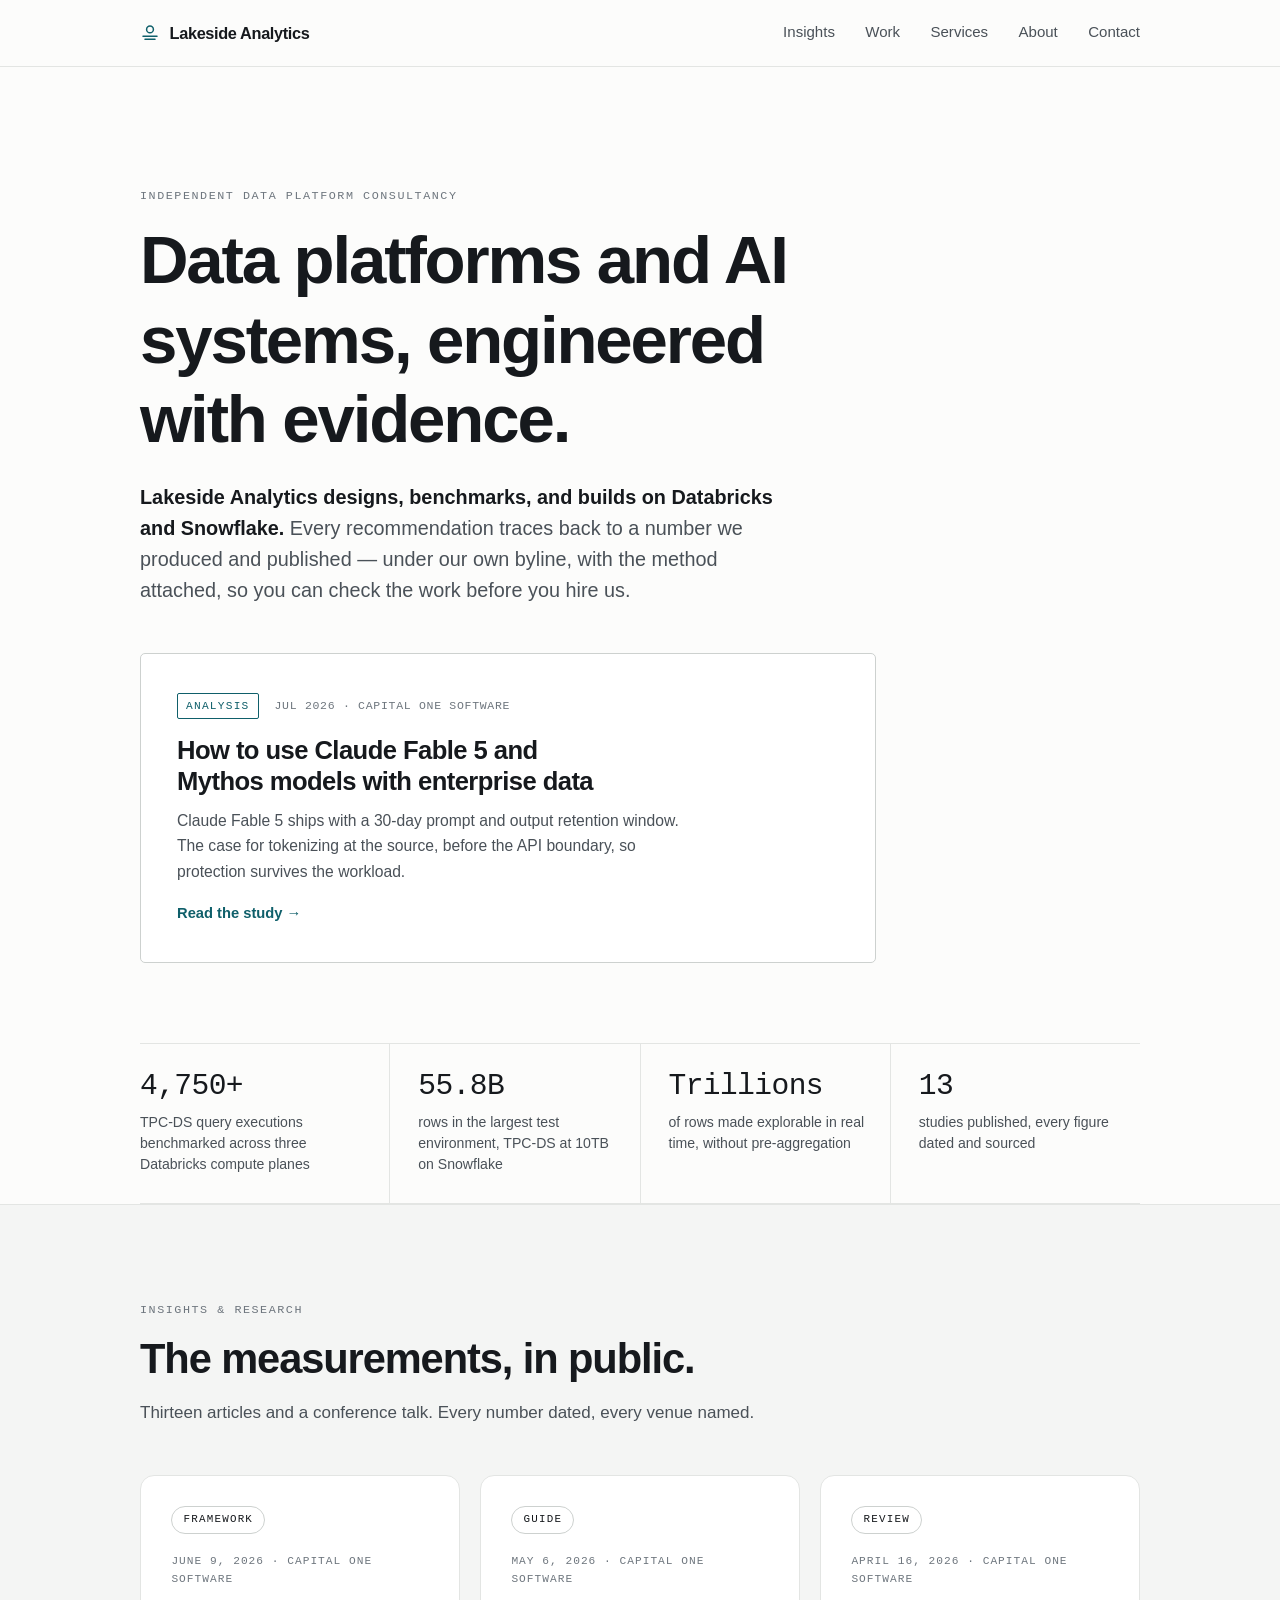
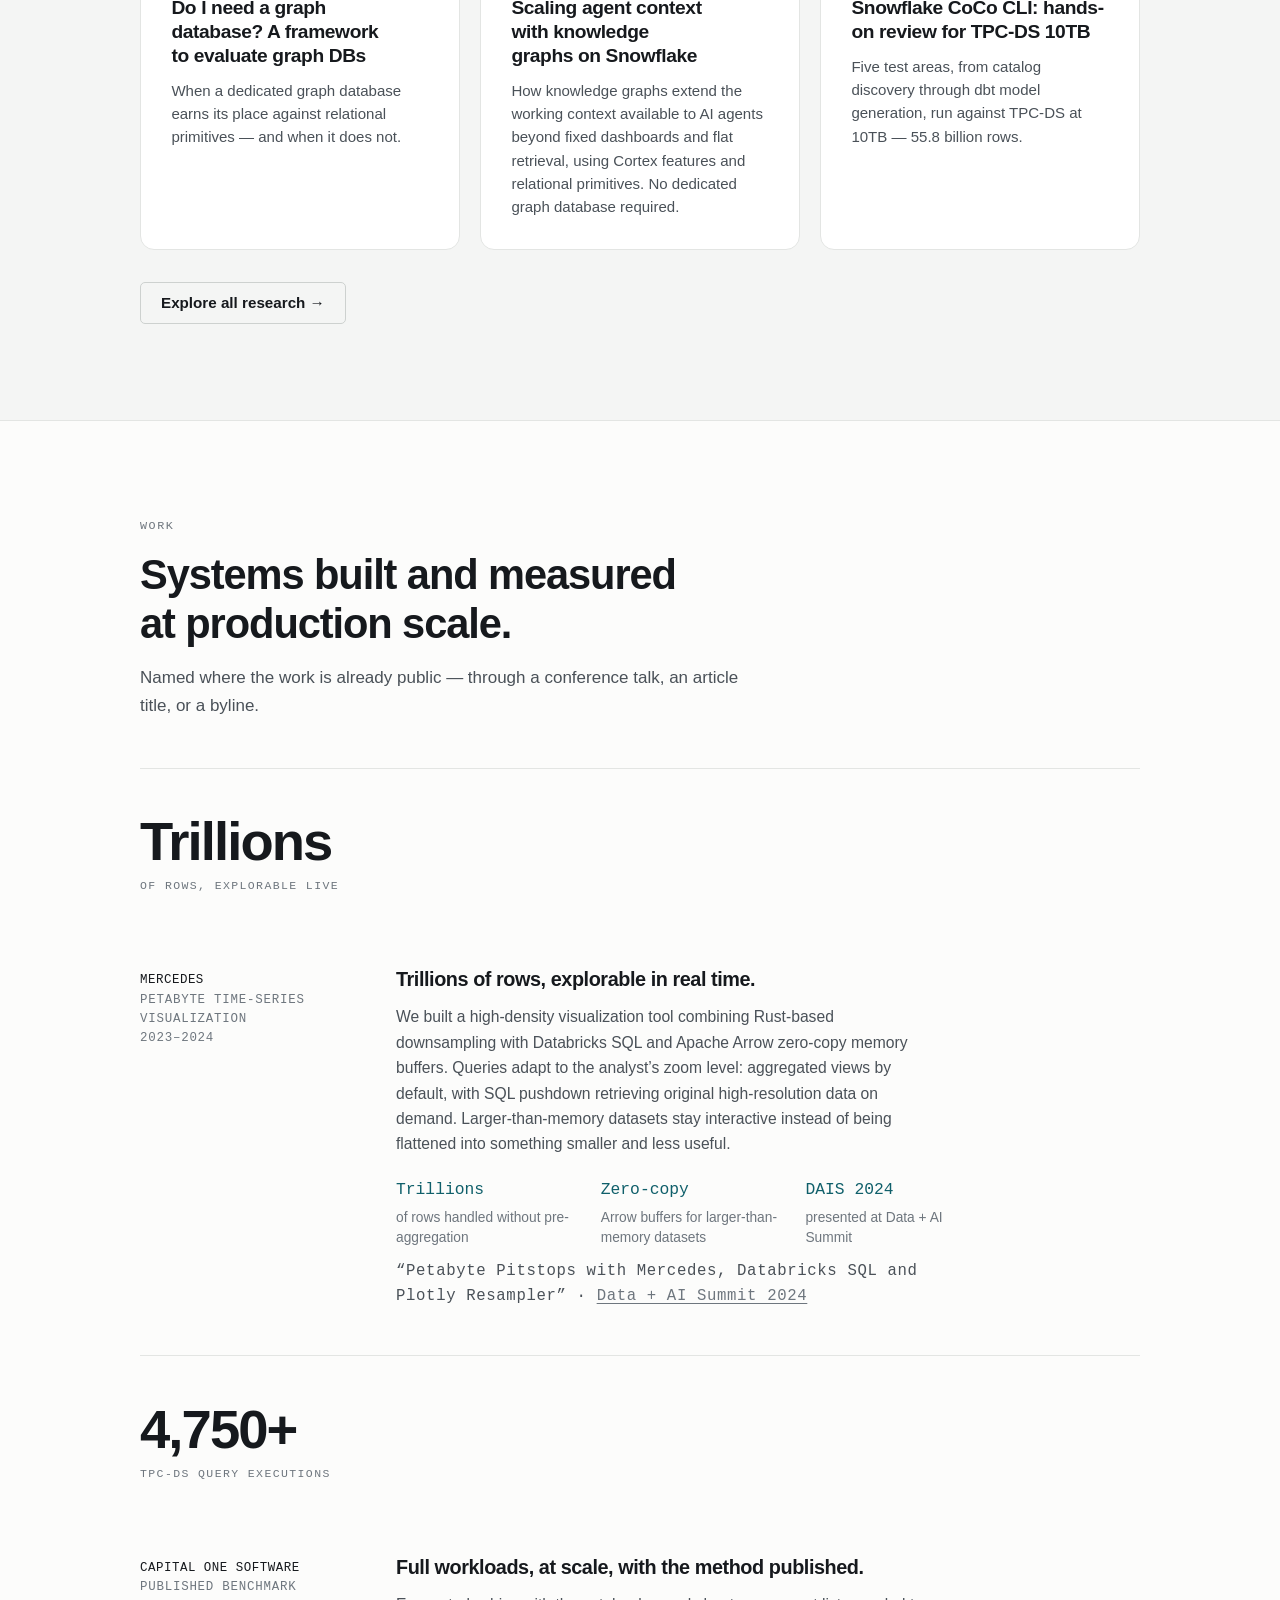
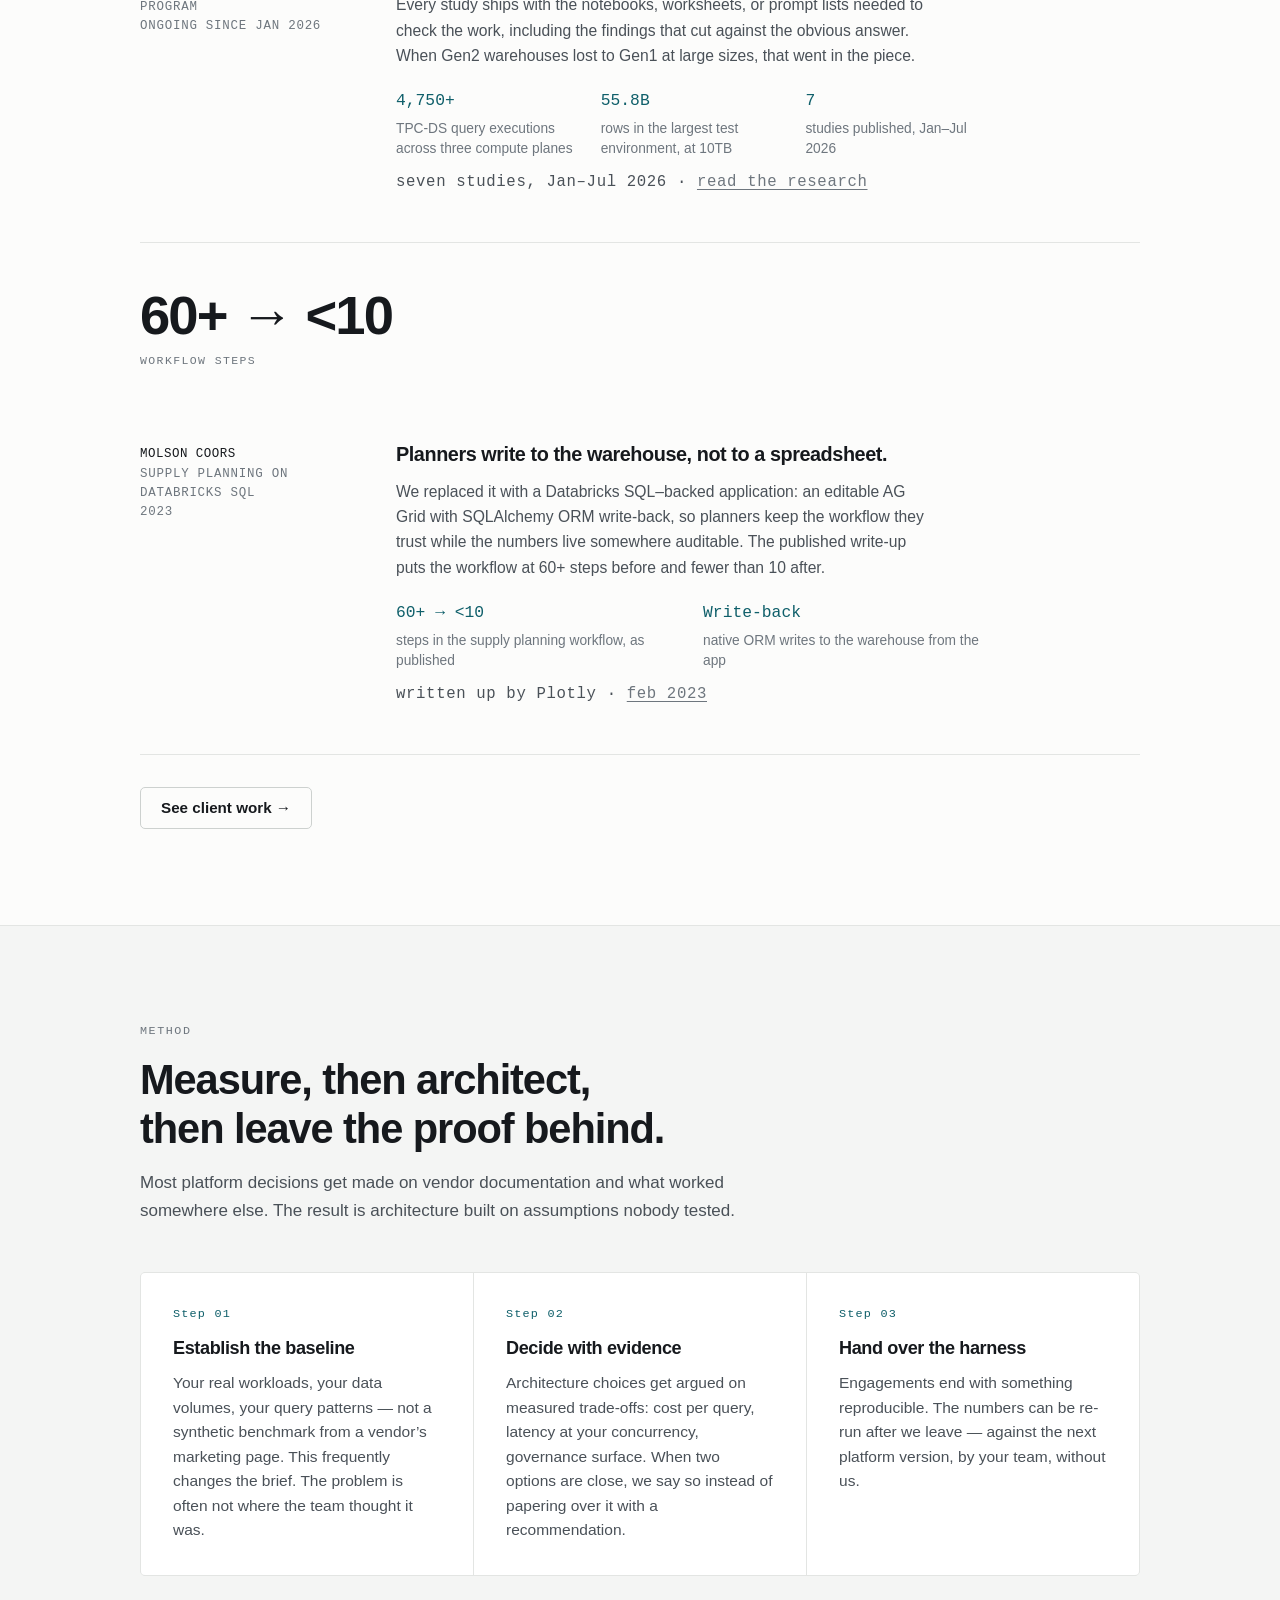
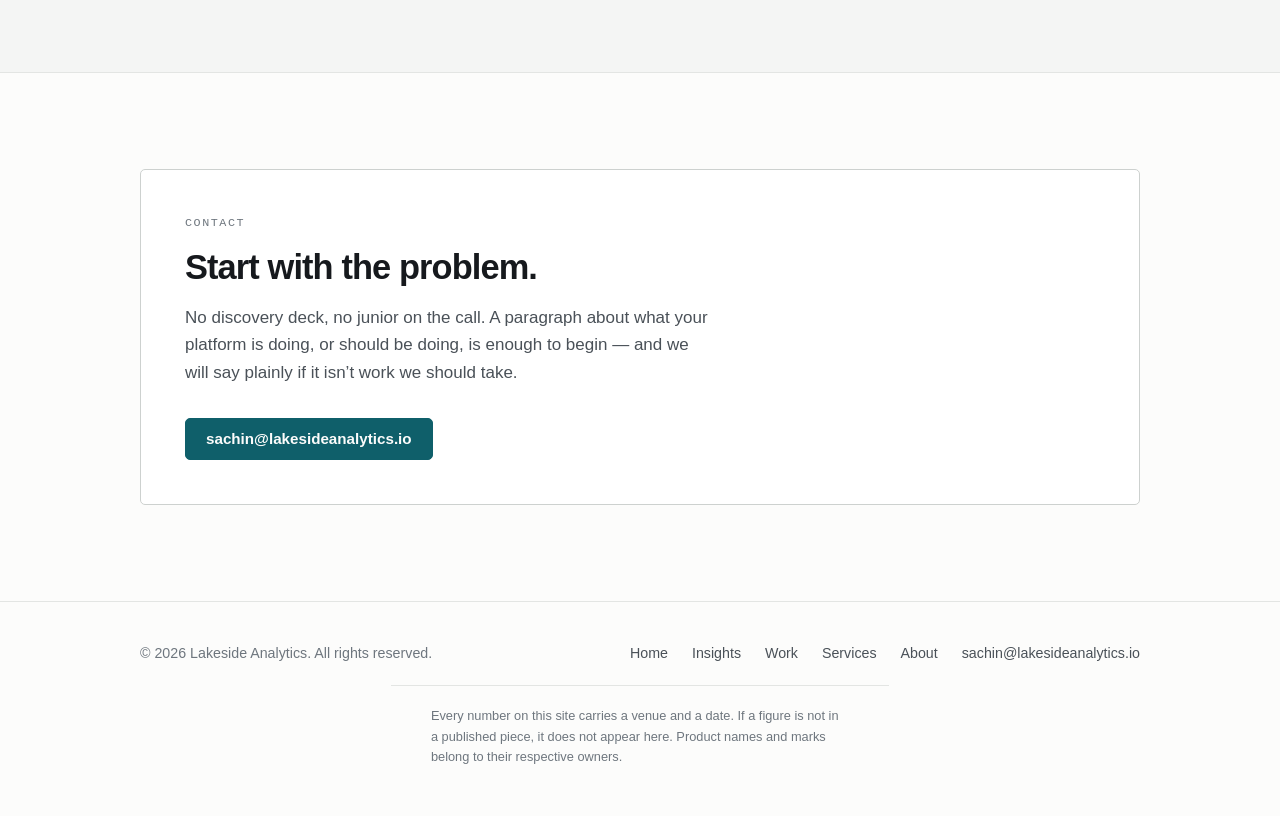
==== commit cfc157ee: "Borrow harder: BCG insight cards, filters, metric-led cases Went back to the BCG insights index and " ====
--- a/index.html
+++ b/index.html
@@ -3,13 +3,13 @@
 <head>
 <meta charset="utf-8">
 <meta name="viewport" content="width=device-width, initial-scale=1">
-<title>Lakeside Analytics — Data platform architecture, benchmarking, and analytics engineering</title>
-<meta name="description" content="Lakeside Analytics is an independent consultancy for Databricks and Snowflake platform architecture, compute benchmarking and cost optimization, custom analytics applications, and AI agents on the data platform.">
+<title>Lakeside Analytics — Data platforms and AI systems, engineered with evidence</title>
+<meta name="description" content="Benchmark studies, production agents, and data applications on Databricks and Snowflake. Every recommendation traces to a published number.">
 <link rel="canonical" href="https://lakesideanalytics.io/">
 <meta property="og:type" content="website">
 <meta property="og:url" content="https://lakesideanalytics.io/">
-<meta property="og:title" content="Lakeside Analytics">
-<meta property="og:description" content="Independent consulting for Databricks and Snowflake platform architecture, compute benchmarking, analytics applications, and AI agents on the data platform.">
+<meta property="og:title" content="Lakeside Analytics — Data platforms and AI systems, engineered with evidence">
+<meta property="og:description" content="Benchmark studies, production agents, and data applications on Databricks and Snowflake. Every recommendation traces to a published number.">
 <link rel="icon" href="favicon.svg" type="image/svg+xml">
 <link rel="stylesheet" href="styles.css">
 </head>
@@ -20,16 +20,14 @@
 <header class="site-header">
   <div class="wrap">
     <a class="brand" href="/">
-      <svg class="mark" width="20" height="20" viewBox="0 0 20 20" fill="none" aria-hidden="true">
-        <circle cx="10" cy="6.4" r="3.4" stroke="currentColor" stroke-width="1.5"/>
-        <path d="M3 13.2h14M5 16.2h10" stroke="currentColor" stroke-width="1.5" stroke-linecap="round"/>
-      </svg>
+      <svg class="mark" width="20" height="20" viewBox="0 0 20 20" fill="none" aria-hidden="true"><circle cx="10" cy="6.4" r="3.4" stroke="currentColor" stroke-width="1.5"/><path d="M3 13.2h14M5 16.2h10" stroke="currentColor" stroke-width="1.5" stroke-linecap="round"/></svg>
       Lakeside Analytics
     </a>
     <nav class="nav" aria-label="Primary">
-      <a href="/" aria-current="page">Home</a>
+      <a href="writing.html">Insights</a>
+      <a href="work.html">Work</a>
       <a href="services.html">Services</a>
-      <a href="writing.html">Writing</a>
+      <a href="about.html">About</a>
       <a href="mailto:sachin@lakesideanalytics.io">Contact</a>
     </nav>
   </div>
@@ -40,17 +38,16 @@
   <section class="hero">
     <div class="wrap">
       <span class="eyebrow">Independent data platform consultancy</span>
-      <h1>The data platform work that needs someone who has measured it.</h1>
-      <p class="lede">
-        Lakeside Analytics designs, benchmarks, and builds on Databricks and Snowflake.
-        Every recommendation traces back to a number we produced and published — under
-        our own byline, with the method attached, so you can check the work before you
-        hire us.
-      </p>
-      <div class="btn-row">
-        <a class="btn" href="mailto:sachin@lakesideanalytics.io">Start a conversation</a>
-        <a class="btn btn-ghost" href="services.html">See what we do</a>
-      </div>
+      <h1>Data platforms and AI systems, engineered with evidence.</h1>
+      <p class="lede"><strong>Lakeside Analytics designs, benchmarks, and builds on Databricks and Snowflake.</strong> Every recommendation traces back to a number we produced and published — under our own byline, with the method attached, so you can check the work before you hire us.</p>
+
+      <a class="feature" href="https://capitalonesoftware.com/blog/fable5-mythos5-enterprise-data">
+        <span class="feature-kind">Analysis</span>
+        <span class="feature-meta">Jul 2026 &middot; Capital One Software</span>
+        <span class="feature-title">How to use Claude Fable 5 and Mythos models with enterprise data</span>
+        <span class="feature-desc">Claude Fable 5 ships with a 30-day prompt and output retention window. The case for tokenizing at the source, before the API boundary, so protection survives the workload.</span>
+        <span class="feature-cta">Read the study &rarr;</span>
+      </a>
     </div>
   </section>
 
@@ -78,58 +75,35 @@
   <section class="band">
     <div class="wrap">
       <div class="section-intro prose">
-        <span class="eyebrow">What we do</span>
-        <h2>Four practices, one throughline.</h2>
-        <p>
-          Every engagement starts with measurement and ends with something running in
-          production. No strategy decks that stop at the recommendation.
-        </p>
-      </div>
-
-      <div class="grid grid-2">
-        <article class="card">
-          <span class="num">01</span>
-          <h3>Platform architecture</h3>
-          <p>
-            Lakehouse and warehouse design on Databricks and Snowflake — Unity Catalog
-            and governance, compute topology, migration paths, and the tuning work that
-            keeps a platform fast as it grows.
-          </p>
-        </article>
-
-        <article class="card">
-          <span class="num">02</span>
-          <h3>Benchmarking &amp; cost optimization</h3>
-          <p>
-            Independent, reproducible benchmarks of compute planes and real workloads.
-            We have run the full TPC-DS suite across Databricks compute planes and
-            evaluated Snowflake at 10TB scale — and published the results.
-          </p>
-        </article>
-
-        <article class="card">
-          <span class="num">03</span>
-          <h3>Analytics applications</h3>
-          <p>
-            Full-stack data products: real-time dashboards, billion-point time-series
-            engines, and interactive apps over the warehouse. Rust and Arrow where the
-            performance ceiling actually matters.
-          </p>
-        </article>
-
-        <article class="card">
-          <span class="num">04</span>
-          <h3>AI agents on the data platform</h3>
-          <p>
-            Agents grounded in your own data: knowledge-graph context, governed tool
-            surfaces over text-to-SQL, MCP integrations, and cost supervision so GenAI
-            spend stays legible.
-          </p>
-        </article>
-      </div>
-
+        <span class="eyebrow">Insights &amp; research</span>
+        <h2>The measurements, in public.</h2>
+        <p>Thirteen articles and a conference talk. Every number dated, every venue named.</p>
+      </div>
+      <div class="igrid igrid-3">
+
+        <a class="icard" href="https://capitalonesoftware.com/blog/graph-database-evaluation" data-kind-of="Framework">
+          <span class="icard-chip">Framework</span>
+          <span class="icard-meta">June 9, 2026 &middot; Capital One Software</span>
+          <span class="icard-title">Do I need a graph database? A framework to evaluate graph DBs</span>
+          <span class="icard-desc">When a dedicated graph database earns its place against relational primitives — and when it does not.</span>
+        </a>
+
+        <a class="icard" href="https://capitalonesoftware.com/blog/scaling-agent-context-snowflake-knowledge-graphs" data-kind-of="Guide">
+          <span class="icard-chip">Guide</span>
+          <span class="icard-meta">May 6, 2026 &middot; Capital One Software</span>
+          <span class="icard-title">Scaling agent context with knowledge graphs on Snowflake</span>
+          <span class="icard-desc">How knowledge graphs extend the working context available to AI agents beyond fixed dashboards and flat retrieval, using Cortex features and relational primitives. No dedicated graph database required.</span>
+        </a>
+
+        <a class="icard" href="https://capitalonesoftware.com/blog/snowflake-coco-cli" data-kind-of="Review">
+          <span class="icard-chip">Review</span>
+          <span class="icard-meta">April 16, 2026 &middot; Capital One Software</span>
+          <span class="icard-title">Snowflake CoCo CLI: hands-on review for TPC-DS 10TB</span>
+          <span class="icard-desc">Five test areas, from catalog discovery through dbt model generation, run against TPC-DS at 10TB — 55.8 billion rows.</span>
+        </a>
+      </div>
       <div class="btn-row">
-        <a class="btn btn-ghost" href="services.html">Full service detail</a>
+        <a class="btn btn-ghost" href="writing.html">Explore all research &rarr;</a>
       </div>
     </div>
   </section>
@@ -137,230 +111,128 @@
   <section>
     <div class="wrap">
       <div class="section-intro prose">
-        <span class="eyebrow">How we work</span>
-        <h2>Measure, then build.</h2>
-      </div>
-
+        <span class="eyebrow">Work</span>
+        <h2>Systems built and measured at production scale.</h2>
+        <p>Named where the work is already public — through a conference talk, an article title, or a byline.</p>
+      </div>
+
+      <article class="engagement">
+        <div class="case-lead">
+          <span class="lead-val">Trillions</span>
+          <span class="lead-label">of rows, explorable live</span>
+        </div>
+        <div class="engagement-who">
+          <strong>Mercedes</strong>
+          Petabyte time-series visualization
+          <br>2023&ndash;2024
+        </div>
+        <div class="engagement-body">
+          <h3>Trillions of rows, explorable in real time.</h3>
+            <p>We built a high-density visualization tool combining Rust-based downsampling with Databricks SQL and Apache Arrow zero-copy memory buffers. Queries adapt to the analyst&rsquo;s zoom level: aggregated views by default, with SQL pushdown retrieving original high-resolution data on demand. Larger-than-memory datasets stay interactive instead of being flattened into something smaller and less useful.</p>
+          <ul class="measures">
+            <li>
+              <span class="m-figure">Trillions</span>
+              <span class="m-label">of rows handled without pre-aggregation</span>
+            </li>
+            <li>
+              <span class="m-figure">Zero-copy</span>
+              <span class="m-label">Arrow buffers for larger-than-memory datasets</span>
+            </li>
+            <li>
+              <span class="m-figure">DAIS 2024</span>
+              <span class="m-label">presented at Data + AI Summit</span>
+            </li>
+          </ul>
+          <p class="provenance">&ldquo;Petabyte Pitstops with Mercedes, Databricks SQL and Plotly Resampler&rdquo; &middot; <a href="https://www.youtube.com/watch?v=g3cOFicI8O4">Data + AI Summit 2024</a></p>
+        </div>
+      </article>
+
+      <article class="engagement">
+        <div class="case-lead">
+          <span class="lead-val">4,750+</span>
+          <span class="lead-label">TPC-DS query executions</span>
+        </div>
+        <div class="engagement-who">
+          <strong>Capital One Software</strong>
+          Published benchmark program
+          <br>Ongoing since Jan 2026
+        </div>
+        <div class="engagement-body">
+          <h3>Full workloads, at scale, with the method published.</h3>
+            <p>Every study ships with the notebooks, worksheets, or prompt lists needed to check the work, including the findings that cut against the obvious answer. When Gen2 warehouses lost to Gen1 at large sizes, that went in the piece.</p>
+          <ul class="measures">
+            <li>
+              <span class="m-figure">4,750+</span>
+              <span class="m-label">TPC-DS query executions across three compute planes</span>
+            </li>
+            <li>
+              <span class="m-figure">55.8B</span>
+              <span class="m-label">rows in the largest test environment, at 10TB</span>
+            </li>
+            <li>
+              <span class="m-figure">7</span>
+              <span class="m-label">studies published, Jan&ndash;Jul 2026</span>
+            </li>
+          </ul>
+          <p class="provenance">seven studies, Jan&ndash;Jul 2026 &middot; <a href="writing.html">read the research</a></p>
+        </div>
+      </article>
+
+      <article class="engagement">
+        <div class="case-lead">
+          <span class="lead-val">60+ &rarr; &lt;10</span>
+          <span class="lead-label">workflow steps</span>
+        </div>
+        <div class="engagement-who">
+          <strong>Molson Coors</strong>
+          Supply planning on Databricks SQL
+          <br>2023
+        </div>
+        <div class="engagement-body">
+          <h3>Planners write to the warehouse, not to a spreadsheet.</h3>
+            <p>We replaced it with a Databricks SQL&ndash;backed application: an editable AG Grid with SQLAlchemy ORM write-back, so planners keep the workflow they trust while the numbers live somewhere auditable. The published write-up puts the workflow at 60+ steps before and fewer than 10 after.</p>
+          <ul class="measures">
+            <li>
+              <span class="m-figure">60+ &rarr; &lt;10</span>
+              <span class="m-label">steps in the supply planning workflow, as published</span>
+            </li>
+            <li>
+              <span class="m-figure">Write-back</span>
+              <span class="m-label">native ORM writes to the warehouse from the app</span>
+            </li>
+          </ul>
+          <p class="provenance">written up by Plotly &middot; <a href="https://medium.com/plotly/molson-coors-streamlines-supply-planning-workflows-with-databricks-plotly-dash-d26de907142c">feb 2023</a></p>
+        </div>
+      </article>
+      <div class="btn-row">
+        <a class="btn btn-ghost" href="work.html">See client work &rarr;</a>
+      </div>
+    </div>
+  </section>
+
+  <section class="band">
+    <div class="wrap">
+      <div class="section-intro prose">
+        <span class="eyebrow">Method</span>
+        <h2>Measure, then architect, then leave the proof behind.</h2>
+        <p>Most platform decisions get made on vendor documentation and what worked somewhere else. The result is architecture built on assumptions nobody tested.</p>
+      </div>
       <div class="grid">
         <article class="card">
           <span class="num">Step 01</span>
           <h3>Establish the baseline</h3>
-          <p>
-            Before any recommendation, we measure what your platform does today —
-            query profiles, compute spend, where the time actually goes. Findings are
-            reproducible, so you can re-run them after we leave.
-          </p>
+          <p>Your real workloads, your data volumes, your query patterns — not a synthetic benchmark from a vendor&rsquo;s marketing page. This frequently changes the brief. The problem is often not where the team thought it was.</p>
         </article>
-
         <article class="card">
           <span class="num">Step 02</span>
           <h3>Decide with evidence</h3>
-          <p>
-            Architecture choices get argued on measured trade-offs: cost per query,
-            latency at your concurrency, governance surface. If a benchmark contradicts
-            the conventional answer, the benchmark wins.
-          </p>
+          <p>Architecture choices get argued on measured trade-offs: cost per query, latency at your concurrency, governance surface. When two options are close, we say so instead of papering over it with a recommendation.</p>
         </article>
-
         <article class="card">
           <span class="num">Step 03</span>
-          <h3>Ship and hand over</h3>
-          <p>
-            We build the thing — pipeline, application, or agent — and hand it over with
-            documentation your team can maintain. Engagements are scoped to end.
-          </p>
+          <h3>Hand over the harness</h3>
+          <p>Engagements end with something reproducible. The numbers can be re-run after we leave — against the next platform version, by your team, without us.</p>
         </article>
-      </div>
-    </div>
-  </section>
-
-  <section>
-    <div class="wrap">
-      <div class="section-intro prose">
-        <span class="eyebrow">Selected engagements</span>
-        <h2>Systems built and measured at production scale.</h2>
-        <p>
-          Named where the work is already public — through a conference talk, a published
-          article, or a byline. Everything else stays unnamed.
-        </p>
-      </div>
-
-      <article class="engagement">
-        <div class="engagement-who">
-          <strong>Mercedes</strong>
-          Petabyte time-series visualization
-          <br>2023&ndash;2024
-        </div>
-        <div class="engagement-body">
-          <h3>Trillions of rows, explorable in real time.</h3>
-          <p>
-            A high-density visualization tool combining Rust-based downsampling with
-            Databricks SQL and Apache Arrow zero-copy memory buffers. Queries adapt to
-            the analyst&rsquo;s zoom level — aggregated views by default, with SQL pushdown
-            retrieving original high-resolution data on demand, so larger-than-memory
-            datasets stay interactive instead of being pre-aggregated into something
-            smaller and less useful.
-          </p>
-          <ul class="measures">
-            <li>
-              <span class="m-figure">Trillions</span>
-              <span class="m-label">of rows handled without pre-aggregation</span>
-            </li>
-            <li>
-              <span class="m-figure">Zero-copy</span>
-              <span class="m-label">Arrow buffers for larger-than-memory datasets</span>
-            </li>
-            <li>
-              <span class="m-figure">DAIS 2024</span>
-              <span class="m-label">presented at Data + AI Summit</span>
-            </li>
-          </ul>
-          <p class="provenance">
-            &ldquo;Petabyte Pitstops with Mercedes, Databricks SQL and Plotly Resampler&rdquo; &middot;
-            <a href="https://www.youtube.com/watch?v=g3cOFicI8O4">Data + AI Summit 2024</a>
-          </p>
-        </div>
-      </article>
-
-      <article class="engagement">
-        <div class="engagement-who">
-          <strong>Capital One Software</strong>
-          Published benchmark program
-          <br>ongoing since Jan 2026
-        </div>
-        <div class="engagement-body">
-          <h3>Full workloads, at scale, with the method published.</h3>
-          <p>
-            An ongoing research program measuring compute economics and agent
-            architecture across Databricks and Snowflake. Standard suites run under
-            controlled conditions, with the notebooks, worksheets, and prompt lists
-            shipped alongside — including the findings that cut against the obvious
-            answer.
-          </p>
-          <ul class="measures">
-            <li>
-              <span class="m-figure">4,750+</span>
-              <span class="m-label">TPC-DS query executions across three compute planes</span>
-            </li>
-            <li>
-              <span class="m-figure">0.64 vs 38.24</span>
-              <span class="m-label">minutes, Snowflake Gen2 vs Gen1 small warehouses on TPC-DS 1TB</span>
-            </li>
-            <li>
-              <span class="m-figure">20</span>
-              <span class="m-label">Unity Catalog SQL functions registered for the GenAI cost agent</span>
-            </li>
-          </ul>
-          <p class="provenance">
-            seven studies, Jan&ndash;Jul 2026 &middot;
-            <a href="writing.html">read the research</a>
-          </p>
-        </div>
-      </article>
-
-      <article class="engagement">
-        <div class="engagement-who">
-          <strong>Molson Coors</strong>
-          Supply planning on Databricks SQL
-          <br>2023
-        </div>
-        <div class="engagement-body">
-          <h3>Planners write to the warehouse, not to a spreadsheet.</h3>
-          <p>
-            Replaced a manual spreadsheet process for tracking product ship dates with a
-            Databricks SQL&ndash;backed application. Editable grid with SQLAlchemy ORM
-            write-back, so planners keep the workflow they trust while the numbers live
-            somewhere auditable instead of in a file being passed around.
-          </p>
-          <ul class="measures">
-            <li>
-              <span class="m-figure">60+ &rarr; &lt;10</span>
-              <span class="m-label">steps in the supply planning workflow, as published</span>
-            </li>
-            <li>
-              <span class="m-figure">Write-back</span>
-              <span class="m-label">native ORM writes to the warehouse from the app</span>
-            </li>
-          </ul>
-          <p class="provenance">
-            written up by Plotly &middot;
-            <a href="https://medium.com/plotly/molson-coors-streamlines-supply-planning-workflows-with-databricks-plotly-dash-d26de907142c">feb 2023</a>
-          </p>
-        </div>
-      </article>
-    </div>
-  </section>
-
-  <section class="band">
-    <div class="wrap">
-      <div class="section-intro prose">
-        <span class="eyebrow">Selected work</span>
-        <h2>Published, peer-read, and public.</h2>
-        <p>
-          A representative sample. The full index — including the Plotly on Databricks
-          series — is on the writing page.
-        </p>
-      </div>
-
-      <ul class="entries">
-        <li class="entry">
-          <div class="entry-meta">
-            <span>2026</span>
-            <span class="entry-role">Capital One</span>
-          </div>
-          <div>
-            <h3>
-              <a href="https://capitalonesoftware.com/blog/databricks-benchmarks-classic-jobs-serverless-jobs-dbsql-comparison">
-                Jobs Classic vs. Jobs Serverless vs. DBSQL: Who wins on TPC-DS?
-              </a>
-            </h3>
-            <p>
-              The full TPC-DS suite — 4,750+ queries — run across three Databricks
-              compute planes via Apache JMeter. Serverless SQL warehouses came out
-              roughly 7&times; faster than any Jobs compute at equal or lower cost.
-            </p>
-          </div>
-        </li>
-
-        <li class="entry">
-          <div class="entry-meta">
-            <span>2026</span>
-            <span class="entry-role">Capital One</span>
-          </div>
-          <div>
-            <h3>
-              <a href="https://capitalonesoftware.com/blog/scaling-agent-context-snowflake-knowledge-graphs">
-                Scaling agent context with knowledge graphs on Snowflake
-              </a>
-            </h3>
-            <p>
-              How knowledge graphs extend the working context available to AI agents
-              beyond fixed dashboards and flat retrieval, implemented on Snowflake.
-            </p>
-          </div>
-        </li>
-
-        <li class="entry">
-          <div class="entry-meta">
-            <span>2023</span>
-            <span class="entry-role">Lead author</span>
-          </div>
-          <div>
-            <h3>
-              <a href="https://medium.com/dbsql-sme-engineering/visualizing-a-billion-points-databricks-plotly-dash-and-the-plotly-resampler-45461bc3f466">
-                Visualizing a billion points: Databricks SQL, Plotly Dash, and the Plotly Resampler
-              </a>
-            </h3>
-            <p>
-              Interactive Dash applications over large IoT time-series at scale, using
-              the Databricks SQL connector with resampler downsampling on a Polars backend.
-            </p>
-          </div>
-        </li>
-      </ul>
-
-      <div class="btn-row">
-        <a class="btn btn-ghost" href="writing.html">All writing</a>
       </div>
     </div>
   </section>
@@ -369,11 +241,8 @@
     <div class="wrap">
       <div class="callout cta">
         <span class="eyebrow">Contact</span>
-        <h2>Tell us what your platform is doing that it shouldn't be.</h2>
-        <p>
-          Benchmarks, architecture reviews, application builds, and agent work. Email
-          is the fastest way in — a short description of the problem is enough to start.
-        </p>
+        <h2>Start with the problem.</h2>
+        <p>No discovery deck, no junior on the call. A paragraph about what your platform is doing, or should be doing, is enough to begin — and we will say plainly if it isn&rsquo;t work we should take.</p>
         <div class="btn-row">
           <a class="btn" href="mailto:sachin@lakesideanalytics.io">sachin@lakesideanalytics.io</a>
         </div>
@@ -387,10 +256,18 @@
   <div class="wrap">
     <div>&copy; 2026 Lakeside Analytics. All rights reserved.</div>
     <div class="footer-links">
-      <a href="services.html">Services</a>
-      <a href="writing.html">Writing</a>
+      <a href="/">Home</a>
+        <a href="writing.html">Insights</a>
+        <a href="work.html">Work</a>
+        <a href="services.html">Services</a>
+        <a href="about.html">About</a>
       <a href="mailto:sachin@lakesideanalytics.io">sachin@lakesideanalytics.io</a>
     </div>
+  </div>
+  <div class="wrap colophon">
+    Every number on this site carries a venue and a date. If a figure is not in a
+    published piece, it does not appear here. Product names and marks belong to their
+    respective owners.
   </div>
 </footer>
 
--- a/styles.css
+++ b/styles.css
@@ -581,3 +581,255 @@
   .engagement { grid-template-columns: 1fr; gap: 0.75rem; }
   .engagement-who { padding-top: 0; }
 }
+
+/* ==========================================================================
+   Editorial system — featured card, type chips, about layout.
+   Follows the BCG/PwC pattern: every insight is typed and dated.
+   ========================================================================== */
+
+.feature {
+  display: block;
+  margin-top: clamp(2rem, 4vw, 3rem);
+  padding: clamp(1.5rem, 3vw, 2.25rem);
+  border: 1px solid var(--rule-strong);
+  border-radius: var(--radius);
+  background: var(--surface);
+  text-decoration: none;
+  color: inherit;
+  transition: border-color 0.15s ease, background 0.15s ease;
+  max-width: 46rem;
+}
+.feature:hover { border-color: var(--accent); }
+
+.feature-kind {
+  display: inline-block;
+  font-family: var(--mono);
+  font-size: 0.7rem;
+  letter-spacing: 0.11em;
+  text-transform: uppercase;
+  color: var(--accent);
+  border: 1px solid var(--accent);
+  border-radius: 2px;
+  padding: 0.18rem 0.5rem;
+  margin-right: 0.7rem;
+}
+.feature-meta {
+  font-family: var(--mono);
+  font-size: 0.72rem;
+  letter-spacing: 0.06em;
+  text-transform: uppercase;
+  color: var(--ink-faint);
+}
+.feature-title {
+  display: block;
+  margin-top: 1rem;
+  font-size: clamp(1.25rem, 2.4vw, 1.6rem);
+  font-weight: 640;
+  letter-spacing: -0.022em;
+  line-height: 1.2;
+  color: var(--ink);
+  text-wrap: balance;
+}
+.feature-desc {
+  display: block;
+  margin-top: 0.7rem;
+  color: var(--ink-soft);
+  font-size: 0.98rem;
+  max-width: 60ch;
+}
+.feature-cta {
+  display: inline-block;
+  margin-top: 1.1rem;
+  font-size: 0.92rem;
+  font-weight: 560;
+  color: var(--accent);
+}
+.feature:hover .feature-cta { color: var(--accent-hover); }
+
+/* Type chip in the entry meta column */
+.entry-meta .kind {
+  display: inline-block;
+  font-size: 0.68rem;
+  letter-spacing: 0.1em;
+  text-transform: uppercase;
+  color: var(--accent);
+  border: 1px solid var(--rule-strong);
+  border-radius: 2px;
+  padding: 0.14rem 0.4rem;
+  width: fit-content;
+}
+
+/* ---------- about ---------- */
+
+.about-grid {
+  display: grid;
+  grid-template-columns: minmax(0, 7fr) minmax(0, 4fr);
+  gap: clamp(1.5rem, 5vw, 4rem);
+  align-items: start;
+}
+@media (max-width: 820px) { .about-grid { grid-template-columns: 1fr; gap: 2rem; } }
+
+.about-body p + p { margin-top: 1.1rem; }
+.ed-degree { font-size: 1.13rem; }
+.ed-school {
+  font-family: var(--mono);
+  font-size: 0.78rem;
+  letter-spacing: 0.05em;
+  text-transform: uppercase;
+  color: var(--ink-faint);
+  margin-top: 0.35rem;
+}
+
+.about-facts {
+  border-top: 1px solid var(--rule-strong);
+  padding-top: 1.25rem;
+  display: grid;
+  gap: 1.1rem;
+}
+.fact { display: grid; gap: 0.2rem; }
+.fact-k {
+  font-family: var(--mono);
+  font-size: 0.7rem;
+  letter-spacing: 0.11em;
+  text-transform: uppercase;
+  color: var(--ink-faint);
+}
+.fact-v { color: var(--ink); font-size: 0.98rem; }
+
+.venue-list { list-style: none; margin: 0.35rem 0 0; padding: 0; display: grid; gap: 0.3rem; }
+.venue-list li { color: var(--ink); font-size: 0.98rem; }
+
+.colophon {
+  margin-top: 1.25rem;
+  padding-top: 1.25rem;
+  border-top: 1px solid var(--rule);
+  font-size: 0.8rem;
+  line-height: 1.6;
+  color: var(--ink-faint);
+  max-width: 70ch;
+}
+
+/* ==========================================================================
+   Borrowed from BCG's insights index and client-impact pages:
+   filter pills, a 2-up card grid, and a metric that leads each case.
+   ========================================================================== */
+
+.lede strong { color: var(--ink); font-weight: 640; }
+
+/* ---------- filter pills ---------- */
+
+.filters {
+  display: flex;
+  flex-wrap: wrap;
+  gap: 0.6rem;
+  margin-bottom: clamp(2rem, 4vw, 3rem);
+}
+
+.pill {
+  font: inherit;
+  font-size: 0.88rem;
+  font-weight: 500;
+  color: var(--ink-soft);
+  background: transparent;
+  border: 1px solid var(--rule-strong);
+  border-radius: 999px;
+  padding: 0.5rem 1.05rem;
+  cursor: pointer;
+  transition: border-color 0.15s ease, color 0.15s ease, background 0.15s ease;
+}
+.pill:hover { color: var(--ink); border-color: var(--ink-faint); }
+.pill.is-on {
+  background: var(--ink);
+  border-color: var(--ink);
+  color: var(--bg);
+}
+.pill-n { opacity: 0.6; margin-left: 0.15rem; }
+
+/* ---------- insight card grid ---------- */
+
+.igrid {
+  display: grid;
+  grid-template-columns: repeat(auto-fill, minmax(min(340px, 100%), 1fr));
+  gap: 1.25rem;
+}
+@media (min-width: 1000px) { .igrid { grid-template-columns: repeat(2, minmax(0, 1fr)); } }
+.igrid-3 { grid-template-columns: repeat(auto-fill, minmax(min(300px, 100%), 1fr)); }
+@media (min-width: 1000px) { .igrid-3 { grid-template-columns: repeat(3, minmax(0, 1fr)); } }
+
+.icard {
+  display: flex;
+  flex-direction: column;
+  padding: clamp(1.4rem, 2.5vw, 1.9rem);
+  border: 1px solid var(--rule);
+  border-radius: 14px;
+  background: var(--surface);
+  text-decoration: none;
+  color: inherit;
+  transition: border-color 0.15s ease, transform 0.15s ease;
+}
+.icard:hover { border-color: var(--accent); transform: translateY(-2px); }
+.icard[hidden] { display: none; }
+
+.icard-chip {
+  align-self: flex-start;
+  font-family: var(--mono);
+  font-size: 0.68rem;
+  letter-spacing: 0.11em;
+  text-transform: uppercase;
+  color: var(--ink);
+  border: 1px solid var(--rule-strong);
+  border-radius: 999px;
+  padding: 0.25rem 0.7rem;
+  margin-bottom: 1.15rem;
+}
+.icard-meta {
+  font-family: var(--mono);
+  font-size: 0.7rem;
+  letter-spacing: 0.09em;
+  text-transform: uppercase;
+  color: var(--ink-faint);
+}
+.icard-title {
+  margin-top: 0.5rem;
+  font-size: 1.2rem;
+  font-weight: 640;
+  letter-spacing: -0.02em;
+  line-height: 1.25;
+  color: var(--ink);
+  text-wrap: balance;
+}
+.icard-desc {
+  margin-top: 0.65rem;
+  font-size: 0.94rem;
+  line-height: 1.55;
+  color: var(--ink-soft);
+}
+
+/* ---------- case: metric leads the card ---------- */
+
+.case-lead {
+  grid-column: 1 / -1;   /* the metric leads the whole card, not one column */
+  margin-bottom: 1.4rem;
+}
+.lead-val {
+  display: block;
+  font-size: clamp(2.4rem, 5vw, 3.4rem);
+  font-weight: 660;
+  letter-spacing: -0.035em;
+  line-height: 1;
+  color: var(--ink);
+  font-variant-numeric: tabular-nums lining-nums;
+}
+.lead-label {
+  display: block;
+  margin-top: 0.5rem;
+  font-family: var(--mono);
+  font-size: 0.72rem;
+  letter-spacing: 0.12em;
+  text-transform: uppercase;
+  color: var(--ink-faint);
+}
+
+/* Bigger display type, closer to the scale the firm sites actually use. */
+h1 { font-size: clamp(2.4rem, 6.4vw, 4.2rem); }
+.section-intro h2 { font-size: clamp(1.75rem, 4vw, 2.6rem); }
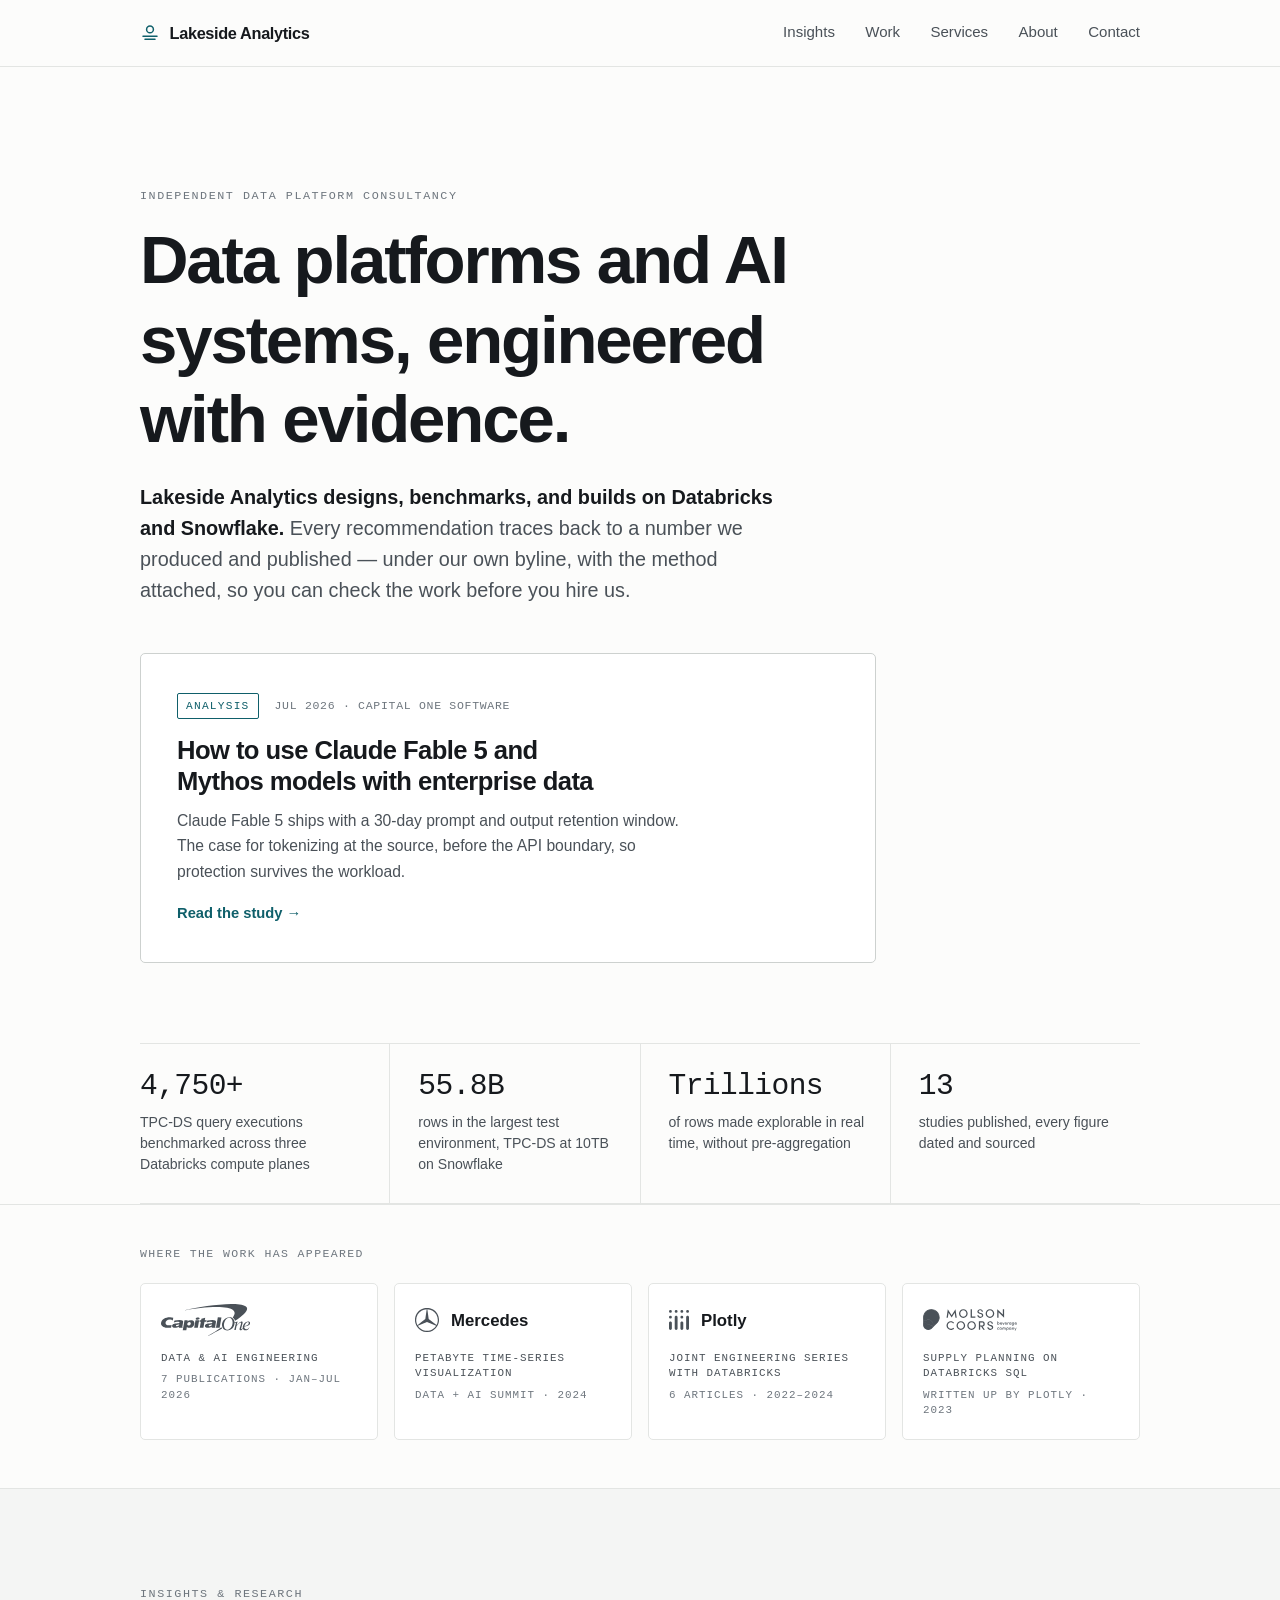
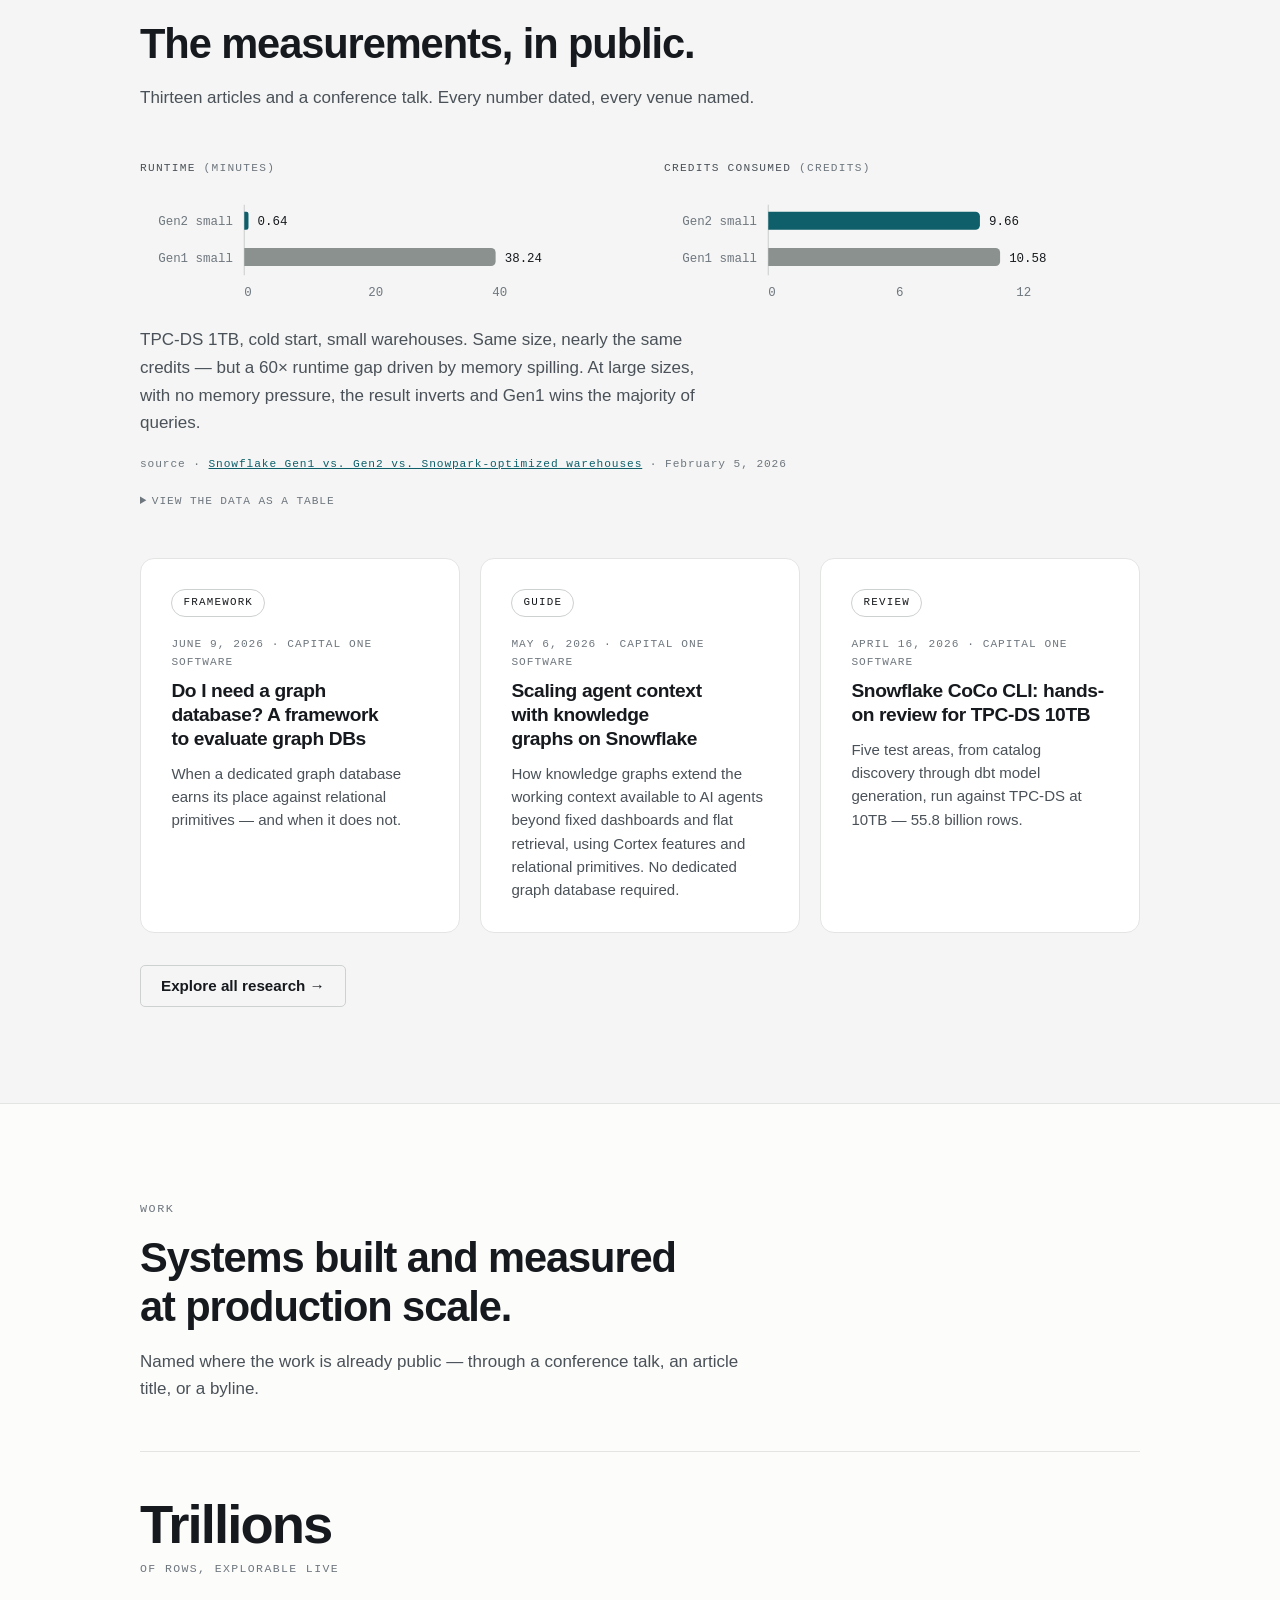
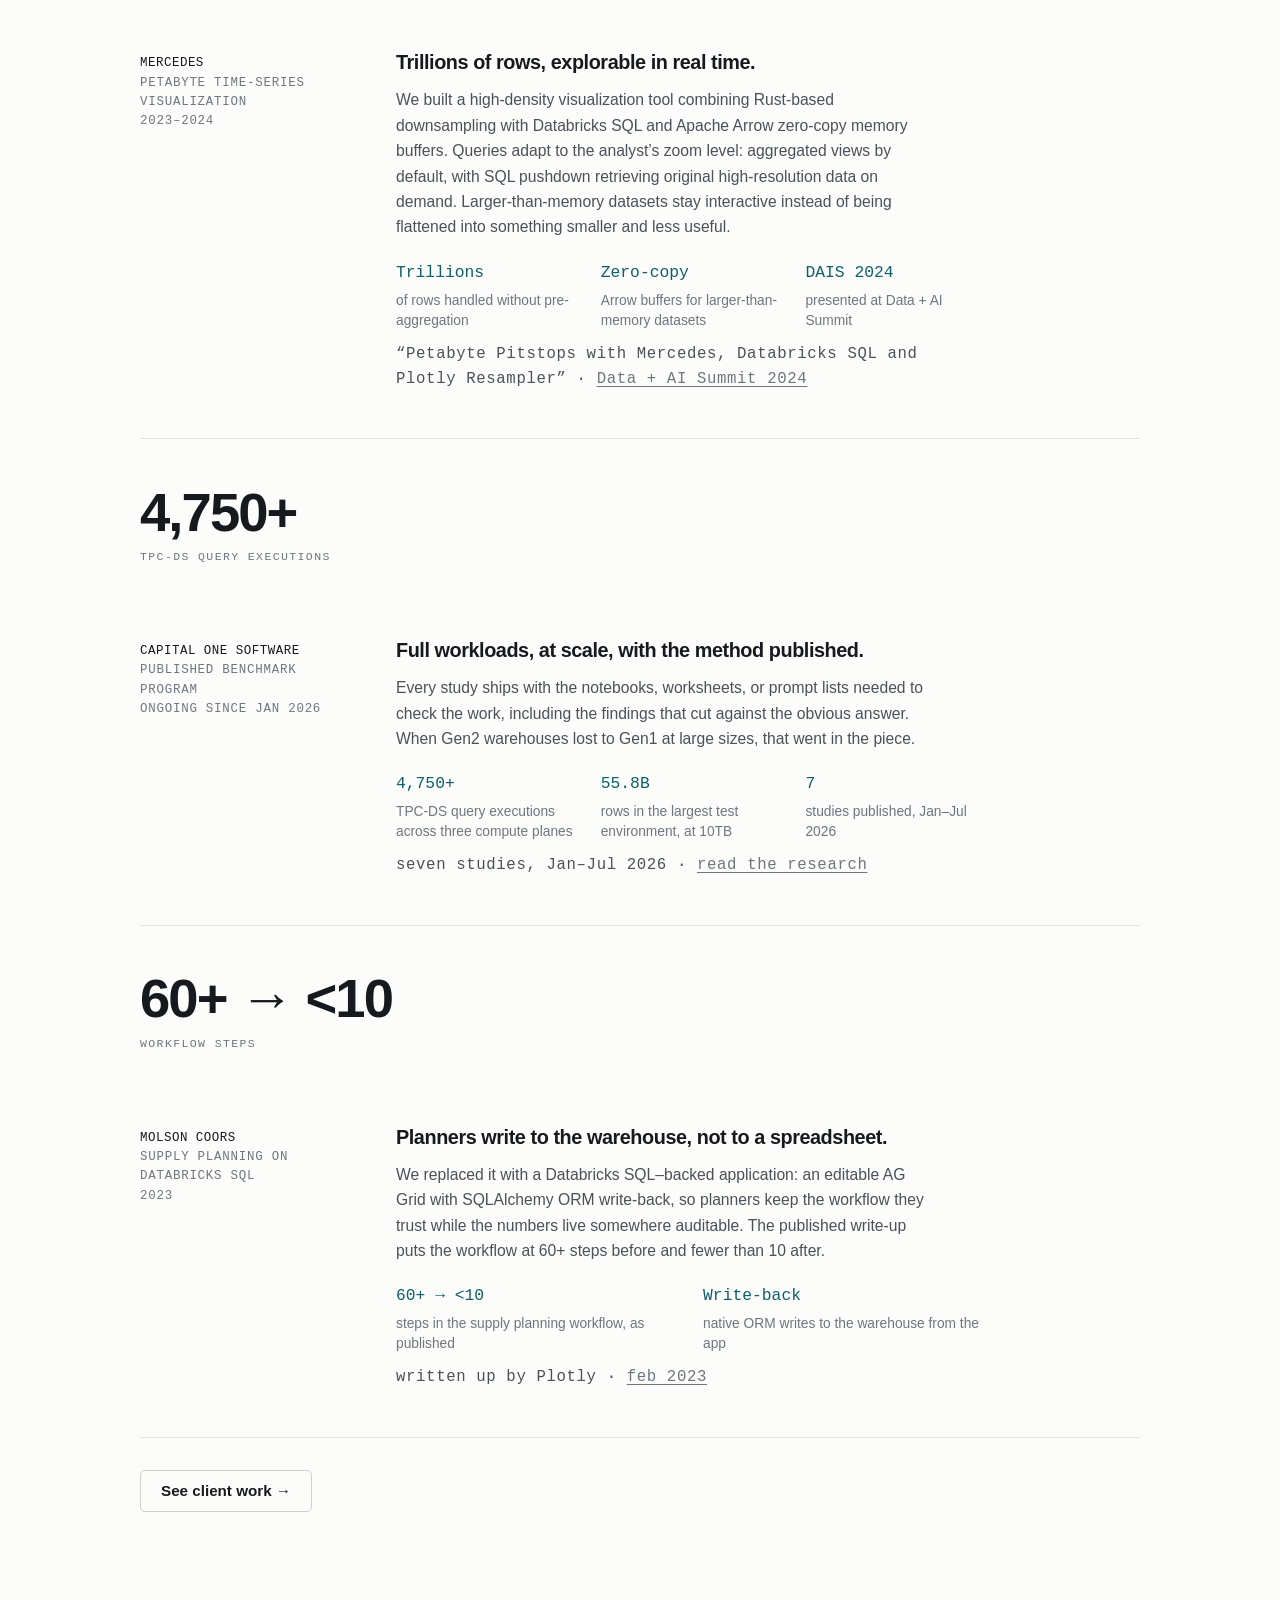
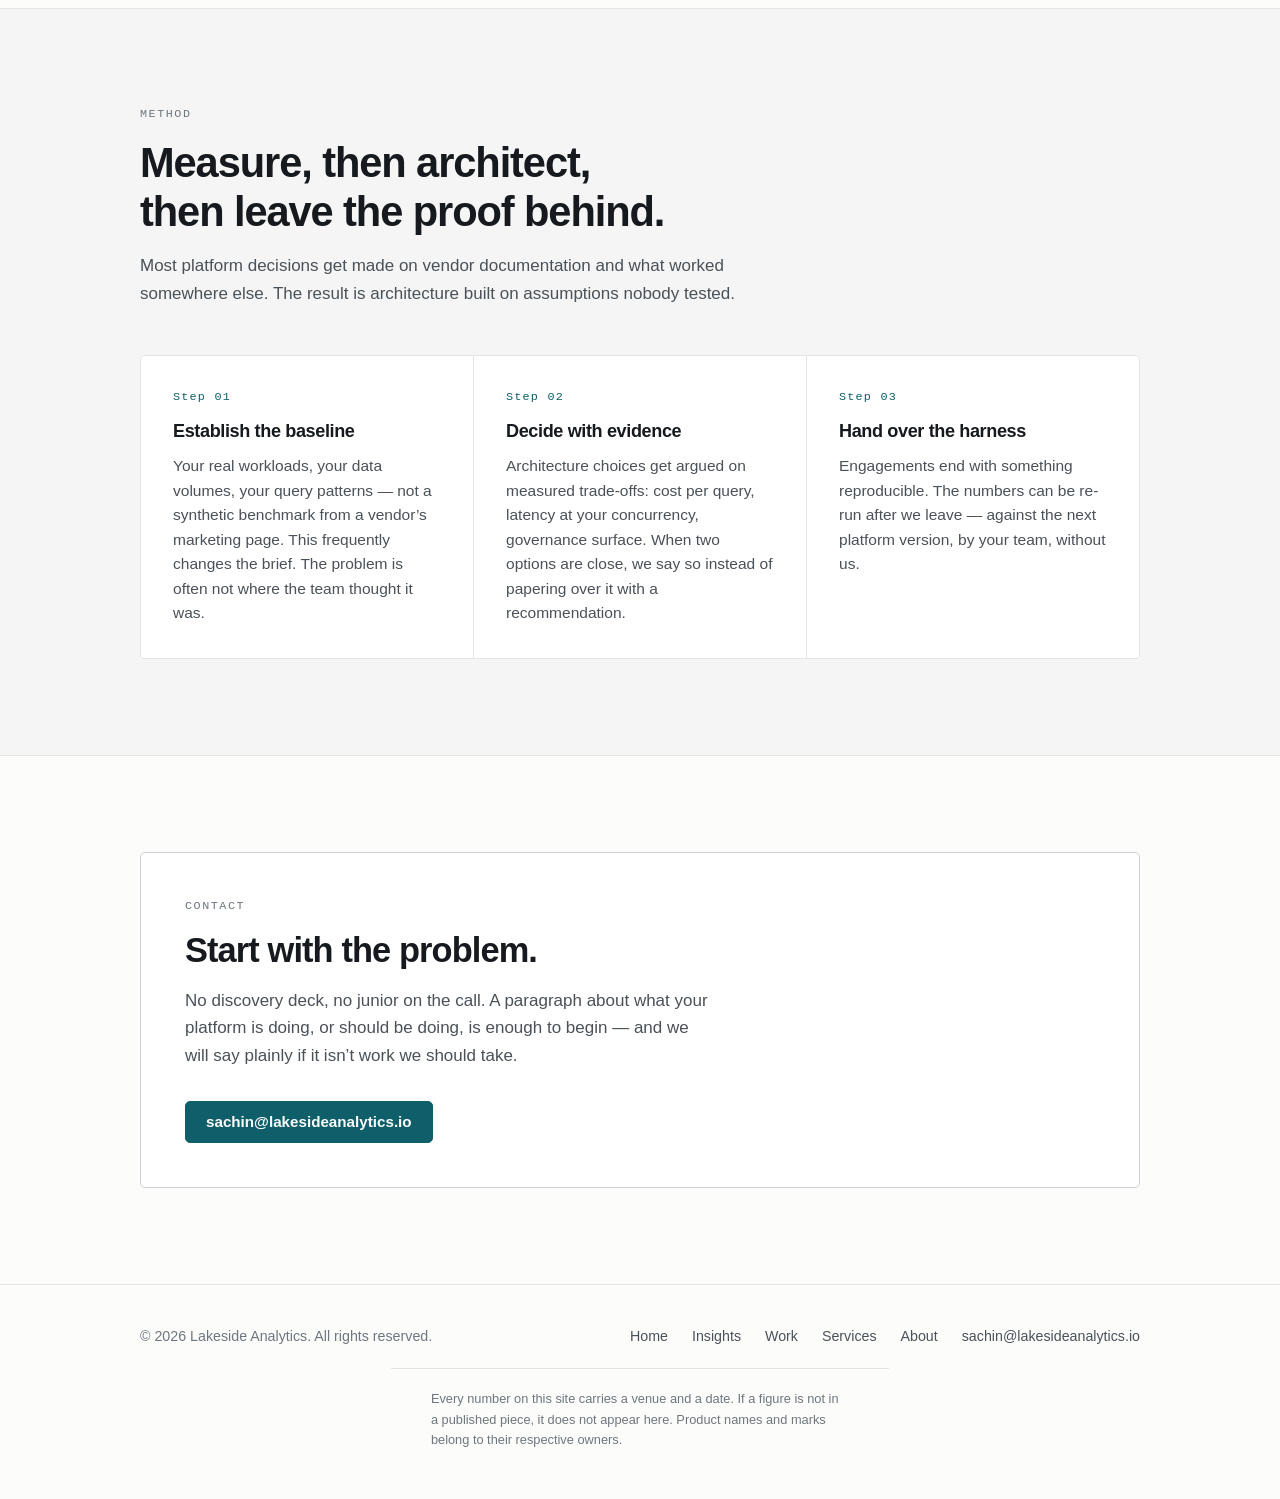
==== commit 663d713a: "Imagery: client logo wall and a chart of our own data Two kinds of imagery, both earned rather than " ====
--- a/index.html
+++ b/index.html
@@ -71,6 +71,35 @@
       </div>
     </div>
   </div>
+<svg xmlns="http://www.w3.org/2000/svg" aria-hidden="true" focusable="false" style="position:absolute;width:0;height:0;overflow:hidden"><svg width="0" height="0" style="position:absolute" aria-hidden="true"><defs><symbol id="lg-c1" viewBox="0 0 418 150"><path fill="var(--swoosh, currentColor)" d="M283.7,108.5h-.1c-17.8,12.6-38.8,25.8-61.5,39.7l-.9.5a.7.7,0,1,0,.8,1.1l.7-.4c19.3-10,41.4-21.9,63.6-34.2l.4-.2A24.7,24.7,0,0,1,283.7,108.5ZM400.5,13.9c-28-30.9-208.6-3.1-285.3,13.7l-1.8.4a.8.8,0,0,0-.6.8.6.6,0,0,0,.8.5l1.8-.3C179,17.7,311.3,2,339.7,30.2c8.7,8.6,6.7,19.7-3.4,32.8a25.7,25.7,0,0,1,11,15.8C386.6,52.7,413,27.7,400.5,13.9Z"/><path d="m133 84.3a10.4 10.4 0 0 0-6.1 2 9.4 9.4 0 0 0-3.3 6c-0.6 3.1-0.3 5.2 0.9 6.6a7.1 7.1 0 0 0 5.3 2 10.2 10.2 0 0 0 4.4-0.9 8.1 8.1 0 0 0 3.3-2.8 12.5 12.5 0 0 0 1.9-4.6c0.5-2.8 0.1-4.8-1.2-6.2a6.7 6.7 0 0 0-5.2-2.1zm-31.1 38.8 8.3-46.8h15l-1.2 6a14.2 14.2 0 0 1 6.3-4.5 27 27 0 0 1 9.7-2c3.9 0 6.3 0.2 9.2 1.7a12.4 12.4 0 0 1 6 6.6 16.8 16.8 0 0 1 0.8 9.5 20.7 20.7 0 0 1-8.4 13.7c-4.6 3.3-8.7 4.2-14.6 4.2a20.4 20.4 0 0 1-5.3-0.6 12.1 12.1 0 0 1-3.4-1.3 15.5 15.5 0 0 1-2.8-2.6l-2.8 16.1zm173.1-12.1h-17.4l8.8-48.6 16.9 0.4zm-86.8-35.1 1.2-7.1 17.8-3.8-1.9 10.9h8.8l-1.7 7.1h-8.5l-5.1 28h-17.3l5.2-28h-6.5l1.3-7h6.7zm-138.6 22.6a62.3 62.3 0 0 1-14.2 1.5c-8.1 0-14.6-4-14.2-11.5 0.2-4.9 6.1-15.3 20.9-15.3a24.3 24.3 0 0 1 13.3 3.6l2.1-12.1a40.3 40.3 0 0 0-16.8-2.8c-19.5 0.2-38.2 9-40.5 27s20 22.9 29.9 22.9c5.7 0 11.7-0.3 17.2-0.8zm189.7-3.5-2.9 0.8-6.7 1.2a10.8 10.8 0 0 0-4.5 1.4 3 3 0 0 0-1.5 2.2 2.2 2.2 0 0 0 0.9 2.4c0.9 0.6 2.3 0.8 4.3 0.8a16.1 16.1 0 0 0 4.4-0.6 10.2 10.2 0 0 0 3.6-1.9 5.1 5.1 0 0 0 1.5-2.3 22.4 22.4 0 0 0 0.9-4zm18.4-11.5c-0.1 1.7-0.4 3.3-0.8 5.8l-3.1 17.5a3.2 3.2 0 0 0 1.7 3.6v0.6h-17.9v-4.5a36 36 0 0 1-8.6 3.7 32.2 32.2 0 0 1-8.6 1c-5.7 0-9-0.6-11.3-2.6s-3.4-3.4-3.3-6.2a9.5 9.5 0 0 1 2.2-5.2 13.3 13.3 0 0 1 4.7-3.3 25.4 25.4 0 0 1 7.1-2c3.2-0.5 7.6-1 13.5-1.5a24 24 0 0 0 5.8-1.3c1.2-0.5 1.7-1 1.9-2s-0.2-2.8-2.6-3.3c-6.4-1.3-18.4 0.8-24.6 2.3l3.3-9a161.7 161.7 0 0 1 23.9-2c12.7 0.1 16.8 3.8 16.7 8.4zm-102.2 27.5 6.2-34.9h17.1l-6.2 34.9zm7.2-42.9c0.5-2.9 5-5.2 10.1-5.2s8.7 2.3 8.2 5.2-5 5.2-10.1 5.2-8.7-2.4-8.2-5.2zm-77.2 26.8a13 13 0 0 1-2.9 0.8l-6.6 1.2a10.8 10.8 0 0 0-4.6 1.4 3.2 3.2 0 0 0-1.5 2.3 2.1 2.1 0 0 0 1 2.3 7.3 7.3 0 0 0 4.2 0.9 16.2 16.2 0 0 0 4.4-0.7 10.2 10.2 0 0 0 3.6-1.9 5.1 5.1 0 0 0 1.5-2.3 14.7 14.7 0 0 0 0.9-4zm18.4-11.4c-0.1 1.7-0.4 3.2-0.8 5.8l-3.1 17.4a3.2 3.2 0 0 0 1.7 3.6v0.7h-17.9v-4.4a40.2 40.2 0 0 1-8.6 3.6 31.8 31.8 0 0 1-8.5 1.1c-5.8 0-9.1-0.6-11.3-2.6s-3.5-3.4-3.4-6.3a9.6 9.6 0 0 1 2.2-5.1 13.5 13.5 0 0 1 4.7-3.4 28.9 28.9 0 0 1 7.2-2c3.1-0.5 7.5-1 13.4-1.5a15.7 15.7 0 0 0 5.8-1.3c1.3-0.5 1.7-1 1.9-2s-0.2-2.8-2.6-3.3c-6.4-1.2-18.4 0.8-24.6 2.4l3.3-9.1a162.8 162.8 0 0 1 23.9-2c12.7 0 16.8 3.7 16.7 8.4z"/><path d="m344.6 88.2 3.9-0.4c1.3 0 2.4 0.3 2.5 1.5s-1.3 6-1.6 7.3l-2.7 11.7c-1 4.8-2.2 9.8-3.2 13.8h6.8l3.8-18.6c11.8-12.2 16.3-16.2 19-16.2a2 2 0 0 1 2.2 2.2c0.1 2.1-1.3 7-1.7 8.4l-4 13.5c-0.8 3.1-1.5 5.8-1.4 7.8s1.9 4.3 4.5 4.3c5 0 8.7-5.2 11.8-10.3l-0.9-1.7c-1.3 2-4.2 6.5-6.6 6.5-0.7 0-1.4-0.5-1.4-1.7a20.5 20.5 0 0 1 1-5.5l4.4-15.9c1.1-4.4 1.7-7.2 1.7-8.7s-1.9-4.3-4.5-4.3c-4.5 0-10.5 3.3-23.1 17.8h-0.2l1.6-7.1c0.9-3.9 1.7-7.9 2.5-10.7a114.5 114.5 0 0 1-14.5 4.1zm66.9 0.4c-0.1-2.8-1.5-4.7-4.4-4.7-7 0-14.4 13.7-15.7 19.2 11.4 0 20.4-6.8 20.1-14.5zm1.5 21.5 1.3 0.9c-3.4 6.9-10.3 12.5-18.5 12.5-6.7 0-12.1-4.4-12.4-12.7-0.6-15 13.5-28.9 24.9-28.9 4.9 0 9.5 2.2 9.7 7.5 0.4 11.9-16.3 15.5-27.3 15.7a14.3 14.3 0 0 0-0.4 4.4c0.2 5 3.2 9.1 9.3 9.1s10.7-4.3 13.4-8.5zm-117.9-9.7c0.3 10.9 7.2 19.8 16.2 19.8 17.4 0 24.8-21.4 24.3-35.7-0.4-10.9-7.4-19.8-16.4-19.8-15 0-24.7 21.3-24.1 35.7zm-9.2-0.6c-0.7-18.6 13.9-37.6 35-37.6 14.2 0 23.4 9.5 23.9 23.9 0.7 19.6-12.9 37.6-35 37.6-14.2 0-23.4-9.4-23.9-23.9z"/></symbol><symbol id="lg-mb" viewBox="0 0 1000 1000"><path d="M 732.04995,56.71176 C 891.25911,140.47867 1000,307.49219 1000,500 1000,692.5078 891.25911,860.04162 732.04995,943.28824 l 0,-57.23205 C 792.92404,849.6358 844.43288,798.64724 881.89386,738.29344 l -149.84391,-60.87409 0,-92.61186 164.41207,128.51197 C 930.80125,649.84391 950.05203,577.52341 950.05203,500 c 0,-163.37149 -87.40895,-306.97191 -218.00208,-386.05619 l 0,-57.23205 z M 500.52029,0 c 83.24662,0 161.81062,20.29136 231.52966,56.71176 l 0,57.23205 C 668.05411,75.44225 593.13215,52.54943 514.04787,49.94797 l 57.23205,409.4693 160.77003,125.39022 0,92.61186 -232.57024,-94.17273 -231.00937,94.69302 0,-92.09157 161.81062,-126.4308 56.71176,-409.4693 c -80.12487,2.60146 -154.52654,25.49428 -218.52238,63.99584 l 0,-57.23205 C 337.66909,20.29136 416.75338,0 500.52029,0 l 0,0 z m 231.52966,943.28824 c -69.71904,36.4204 -148.28304,57.23206 -231.52966,57.23206 -83.76691,0 -162.8512,-20.81166 -232.04995,-56.71177 l 0,-57.75234 c 67.63788,41.10302 147.24246,64.51613 232.04995,64.51613 84.2872,0 163.37149,-23.41311 231.52966,-64.51613 l 0,57.23205 z m -463.57961,0.52029 C 108.74089,860.04162 0,692.5078 0,500 0,307.49219 108.74089,140.47867 268.47034,56.71176 l 0,57.23205 C 137.35692,193.02809 49.947971,336.10822 49.947971,500 c 0,77.52341 19.771072,150.88449 54.110299,214.36004 l 164.41207,-128.51197 0,92.09157 -149.32362,61.39439 c 37.46098,59.8335 88.44953,110.30177 149.32362,146.72216 l 0,57.75234 z"/></symbol><symbol id="lg-pl" viewBox="0 0 24 24"><path d="M1.713.002A1.713 1.713 0 0 0 0 1.715a1.713 1.713 0 0 0 1.713 1.713 1.713 1.713 0 0 0 1.714-1.713A1.713 1.713 0 0 0 1.713.002Zm6.861 0a1.713 1.713 0 0 0-1.713 1.713 1.713 1.713 0 0 0 1.713 1.713 1.713 1.713 0 0 0 1.713-1.713A1.713 1.713 0 0 0 8.574.002Zm6.857 0a1.713 1.713 0 0 0-1.714 1.713 1.713 1.713 0 0 0 1.714 1.713 1.713 1.713 0 0 0 1.713-1.713A1.713 1.713 0 0 0 15.431.002zm6.856 0a1.713 1.713 0 0 0-1.713 1.713 1.713 1.713 0 0 0 1.713 1.713A1.713 1.713 0 0 0 24 1.715 1.713 1.713 0 0 0 22.287.002ZM1.713 6.859A1.713 1.713 0 0 0 0 8.572a1.713 1.713 0 0 0 1.713 1.713 1.713 1.713 0 0 0 1.714-1.713A1.713 1.713 0 0 0 1.713 6.86Zm6.861 0c-.948 0-1.713.765-1.713 1.713v13.713c0 .947.765 1.713 1.713 1.713.948 0 1.713-.766 1.713-1.713V8.572c0-.948-.765-1.713-1.713-1.713zm6.857 0a1.713 1.713 0 0 0-1.714 1.713 1.713 1.713 0 0 0 1.714 1.713 1.713 1.713 0 0 0 1.713-1.713 1.713 1.713 0 0 0-1.713-1.713zm6.856 0c-.947 0-1.713.765-1.713 1.713v13.713c0 .947.766 1.713 1.713 1.713.948 0 1.713-.766 1.713-1.713V8.572c0-.948-.765-1.713-1.713-1.713zM1.713 13.715C.766 13.715 0 14.48 0 15.428v6.857c0 .947.766 1.713 1.713 1.713.948 0 1.714-.766 1.714-1.713v-6.857c0-.948-.766-1.713-1.714-1.713zm13.718 0c-.948 0-1.714.765-1.714 1.713v6.857c0 .947.766 1.713 1.714 1.713.947 0 1.713-.766 1.713-1.713v-6.857c0-.948-.766-1.713-1.713-1.713z"/></symbol><symbol id="lg-mc" viewBox="0 0 82.89099 19.397611"><defs id="defs10" /> <g inkscape:label="Layer 1" inkscape:groupmode="layer" id="layer1" transform="translate(-24.32236,-26.586909)"> <g id="g712" transform="translate(-64.764037,-15.10007)"> <path style="fill:currentColor;fill-opacity:1;fill-rule:nonzero;stroke:none;stroke-width:0.352778" d="m 102.8674,51.722198 c 1.46072,-3.5264 -0.2136,-7.569564 -3.741378,-9.030285 -3.526398,-1.46072 -7.570939,0.213596 -9.031661,3.739996 -0.880565,2.127691 -0.621496,4.440039 0.496094,6.263184 1.172711,-1.354611 3.122633,-1.87551 4.869987,-1.15204 1.745975,0.722092 2.757453,2.469444 2.62792,4.258138 2.078078,-0.49885 3.898468,-1.95268 4.779038,-4.078993" id="path252" /> <path style="fill:currentColor;fill-opacity:1;fill-rule:nonzero;stroke:none;stroke-width:0.352778" d="m 90.590455,52.695093 c -0.292143,0.337619 -0.536057,0.726226 -0.715201,1.160308 -0.903993,2.181435 0.130912,4.681196 2.312346,5.585189 2.181436,0.902615 4.682574,-0.132292 5.586567,-2.313726 0.179144,-0.434082 0.281122,-0.881945 0.314195,-1.327051 -1.369773,0.329351 -2.85254,0.243913 -4.252627,-0.336241 -1.401466,-0.580154 -2.509407,-1.568208 -3.24528,-2.768479" id="path254" /> <path style="fill:currentColor;fill-opacity:1;fill-rule:nonzero;stroke:none;stroke-width:0.352778" d="m 95.460442,51.543053 c -1.747354,-0.72347 -3.697276,-0.202571 -4.869987,1.15204 0.735873,1.200271 1.845193,2.188325 3.24528,2.768479 1.400087,0.580154 2.882854,0.665592 4.252627,0.336241 0.129533,-1.787316 -0.881945,-3.534668 -2.62792,-4.25676" id="path256" /> <path style="fill:currentColor;fill-opacity:1;fill-rule:nonzero;stroke:none;stroke-width:0.352778" d="m 99.256938,42.376343 c -1.790072,-0.742763 -3.762047,-0.742763 -5.552115,0 -1.790072,0.740007 -3.184649,2.134581 -3.927412,3.926031 -0.341753,0.825445 -0.533301,1.697743 -0.558105,2.572797 v 6.538791 c -0.0096,0.624252 0.09233,1.249881 0.338998,1.843815 0.472666,1.139638 1.360125,2.027095 2.498383,2.498384 0.576019,0.2384 1.174091,0.351399 1.761134,0.351399 1.231967,0 2.421213,-0.496093 3.287998,-1.371148 l 0.0014,0.0014 4.597141,-4.626074 -0.004,-0.0041 c 0.62425,-0.644922 1.13275,-1.406977 1.48414,-2.253092 1.531,-3.695899 -0.23151,-7.948525 -3.927404,-9.478147 m -1.502064,13.146484 c -1.274685,0.253559 -2.578308,0.125402 -3.788227,-0.374826 -1.209915,-0.501606 -2.222775,-1.332563 -2.944865,-2.412945 1.118965,-1.13826 2.816708,-1.493793 4.307744,-0.876432 1.489661,0.617361 2.439131,2.069813 2.425348,3.664203 m -2.425348,3.600814 c -0.970138,0.403765 -2.039496,0.402387 -3.009635,0 -0.971515,-0.401009 -1.726681,-1.157552 -2.129067,-2.127691 -0.198437,-0.478179 -0.300411,-0.985297 -0.300411,-1.482769 0,-0.840603 0.260449,-1.619195 0.679372,-2.228288 0.78686,1.110699 1.863108,1.967839 3.135038,2.495627 1.271926,0.526411 2.63894,0.679373 3.98115,0.450619 -0.111619,0.651812 -0.635275,2.1773 -2.356447,2.892502 m 7.222306,-7.532357 c -0.74552,1.799718 -2.26412,3.177756 -4.112072,3.756532 -0.05374,-1.801096 -1.154797,-3.420291 -2.848405,-4.121712 -0.57464,-0.2384 -1.175467,-0.352778 -1.7694,-0.352778 -1.158931,0 -2.293055,0.436838 -3.159841,1.254015 -0.897103,-1.717035 -0.996322,-3.7648 -0.252183,-5.56314 0.672483,-1.621951 1.934767,-2.884234 3.556716,-3.555339 1.621952,-0.672482 3.40789,-0.672482 5.028463,0 3.347252,1.384929 4.943022,5.236545 3.556722,8.582422" id="path258" /> <path style="fill:currentColor;fill-opacity:1;fill-rule:nonzero;stroke:none;stroke-width:0.352778" d="m 117.72127,49.436033 -0.70969,-4.515832 -2.67202,4.185102 -2.67063,-4.185102 -0.71245,4.515832 h -1.10794 l 1.10381,-7.492394 3.38721,5.152485 3.38585,-5.152485 1.10518,7.492394 z m 0,0" id="path260" /> <path style="fill:currentColor;fill-opacity:1;fill-rule:nonzero;stroke:none;stroke-width:0.352778" d="m 120.84666,45.689147 c 0,-2.141472 1.66054,-3.868154 3.80201,-3.868154 2.15249,0 3.82405,1.726682 3.82405,3.868154 0,2.130447 -1.67156,3.857129 -3.82405,3.857129 -2.14147,0 -3.80201,-1.726682 -3.80201,-3.857129 m 6.50158,0 c 0,-1.551671 -1.15892,-2.819466 -2.69957,-2.819466 -1.52962,0 -2.67615,1.267795 -2.67615,2.819466 0,1.540647 1.14653,2.807064 2.67615,2.807064 1.54065,0 2.69957,-1.266417 2.69957,-2.807064" id="path262" /> <path style="fill:currentColor;fill-opacity:1;fill-rule:nonzero;stroke:none;stroke-width:0.352778" d="m 131.09513,41.90781 h 1.12586 v 6.501584 h 3.02617 v 1.026639 h -4.15203 z m 0,0" id="path264" /> <path style="fill:currentColor;fill-opacity:1;fill-rule:nonzero;stroke:none;stroke-width:0.352778" d="m 136.98487,47.251842 h 1.11345 c 0.0221,0.643544 0.62425,1.266417 1.5627,1.266417 0.8971,0 1.42075,-0.545703 1.42075,-1.168576 0,-0.666971 -0.60082,-0.98392 -1.21267,-1.147906 l -0.96187,-0.239779 c -1.60541,-0.403765 -1.86862,-1.354611 -1.86862,-1.977485 0,-1.322916 1.16996,-2.16352 2.50252,-2.16352 1.35461,0 2.41432,0.851628 2.41432,2.218642 h -1.11346 c 0,-0.711068 -0.5581,-1.192003 -1.33394,-1.192003 -0.70969,0 -1.34358,0.427192 -1.34358,1.114833 0,0.239778 0.0772,0.742763 1.02801,0.983919 l 0.94947,0.239779 c 1.2678,0.316948 2.06568,1.005968 2.06568,2.108398 0,1.256771 -1.02802,2.251715 -2.54661,2.251715 -1.60542,0 -2.67615,-1.08176 -2.67615,-2.294434" id="path266" /> <path style="fill:currentColor;fill-opacity:1;fill-rule:nonzero;stroke:none;stroke-width:0.352778" d="m 144.30501,45.689147 c 0,-2.141472 1.66053,-3.868154 3.802,-3.868154 2.1525,0 3.82406,1.726682 3.82406,3.868154 0,2.130447 -1.67156,3.857129 -3.82406,3.857129 -2.14147,0 -3.802,-1.726682 -3.802,-3.857129 m 6.50158,0 c 0,-1.551671 -1.15893,-2.819466 -2.69958,-2.819466 -1.52962,0 -2.67615,1.267795 -2.67615,2.819466 0,1.540647 1.14653,2.807064 2.67615,2.807064 1.54065,0 2.69958,-1.266417 2.69958,-2.807064" id="path268" /> <path style="fill:currentColor;fill-opacity:1;fill-rule:nonzero;stroke:none;stroke-width:0.352778" d="m 160.60582,41.932615 v 7.492393 l -4.932,-4.854828 v 4.854828 h -1.12034 v -7.492393 l 4.93337,4.689464 v -4.689464 z m 0,0" id="path270" /> <path style="fill:currentColor;fill-opacity:1;fill-rule:nonzero;stroke:none;stroke-width:0.352778" d="m 109.81546,56.276614 c 0,-2.130447 1.69224,-3.857129 3.82406,-3.857129 1.19063,0 2.22829,0.525033 2.89526,1.35599 l -0.83096,0.665592 c -0.48093,-0.600824 -1.2237,-0.971516 -2.05327,-0.971516 -1.52963,0 -2.71061,1.255392 -2.71061,2.807063 0,1.540647 1.16996,2.808442 2.71061,2.808442 0.82957,0 1.57234,-0.383095 2.05327,-0.972895 l 0.83096,0.666971 c -0.66697,0.829579 -1.70463,1.354611 -2.89526,1.354611 -2.13182,0 -3.82406,-1.726682 -3.82406,-3.857129" id="path272" /> <path style="fill:currentColor;fill-opacity:1;fill-rule:nonzero;stroke:none;stroke-width:0.352778" d="m 118.63629,56.276614 c 0,-2.141471 1.66053,-3.868153 3.802,-3.868153 2.1525,0 3.82406,1.726682 3.82406,3.868153 0,2.130447 -1.67156,3.857129 -3.82406,3.857129 -2.14147,0 -3.802,-1.726682 -3.802,-3.857129 m 6.5002,0 c 0,-1.551671 -1.15755,-2.818088 -2.6982,-2.818088 -1.52962,0 -2.67752,1.266417 -2.67752,2.818088 0,1.540647 1.1479,2.808442 2.67752,2.808442 1.54065,0 2.6982,-1.267795 2.6982,-2.808442" id="path274" /> <path style="fill:currentColor;fill-opacity:1;fill-rule:nonzero;stroke:none;stroke-width:0.352778" d="m 128.11581,56.276614 c 0,-2.141471 1.66054,-3.868153 3.80201,-3.868153 2.1525,0 3.82406,1.726682 3.82406,3.868153 0,2.130447 -1.67156,3.857129 -3.82406,3.857129 -2.14147,0 -3.80201,-1.726682 -3.80201,-3.857129 m 6.50159,0 c 0,-1.551671 -1.15893,-2.818088 -2.69958,-2.818088 -1.52962,0 -2.67615,1.266417 -2.67615,2.818088 0,1.540647 1.14653,2.808442 2.67615,2.808442 1.54065,0 2.69958,-1.267795 2.69958,-2.808442" id="path276" /> <path style="fill:currentColor;fill-opacity:1;fill-rule:nonzero;stroke:none;stroke-width:0.352778" d="m 140.35279,57.216436 h -0.86265 v 2.808442 h -1.12586 v -7.528223 h 2.87459 c 1.64951,0 2.31648,1.190625 2.31648,2.382629 0,1.080382 -0.54708,2.140093 -1.93476,2.315104 l 1.99953,2.83049 h -1.34359 z m -0.86265,-0.983919 h 1.4745 c 1.03904,0 1.46485,-0.556727 1.46485,-1.353233 0,-0.788239 -0.46991,-1.35599 -1.20164,-1.35599 h -1.73771 z m 0,0" id="path278" /> <path style="fill:currentColor;fill-opacity:1;fill-rule:nonzero;stroke:none;stroke-width:0.352778" d="m 145.78364,57.839309 h 1.11483 c 0.0207,0.644923 0.62288,1.267796 1.56132,1.267796 0.8971,0 1.42076,-0.545703 1.42076,-1.169955 0,-0.665592 -0.60083,-0.982541 -1.21267,-1.146528 L 147.706,56.550844 c -1.60541,-0.405143 -1.86724,-1.35599 -1.86724,-1.978863 0,-1.321539 1.16858,-2.16352 2.50114,-2.16352 1.35461,0 2.4157,0.853006 2.4157,2.218642 h -1.11483 c 0,-0.70969 -0.55673,-1.190625 -1.33256,-1.190625 -0.71107,0 -1.34497,0.425813 -1.34497,1.114832 0,0.239779 0.0772,0.742763 1.02802,0.982542 l 0.94946,0.241156 c 1.2678,0.315571 2.06568,1.00459 2.06568,2.108399 0,1.25677 -1.02663,2.250336 -2.54661,2.250336 -1.60541,0 -2.67615,-1.08176 -2.67615,-2.294434" id="path280" /> <path style="fill:currentColor;fill-opacity:1;fill-rule:nonzero;stroke:none;stroke-width:0.352778" d="m 156.55576,54.554066 c 0,0.602203 -0.43132,0.993566 -0.94395,0.993566 -0.25632,0 -0.5333,-0.110243 -0.6587,-0.326595 v 0.285254 h -0.39963 v -2.929709 h 0.39963 v 1.310514 c 0.1254,-0.216352 0.38998,-0.321083 0.6587,-0.321083 0.51676,0 0.94395,0.381716 0.94395,0.988053 m -0.40238,-0.0041 c 0,-0.35829 -0.26045,-0.606337 -0.5898,-0.606337 -0.29352,0 -0.60772,0.22462 -0.60772,0.606337 0,0.383094 0.28939,0.618739 0.60772,0.618739 0.32935,0 0.5898,-0.264584 0.5898,-0.618739" id="path282" /> <path style="fill:currentColor;fill-opacity:1;fill-rule:nonzero;stroke:none;stroke-width:0.352778" d="m 158.82677,54.716675 h -1.51446 c 0.0537,0.310058 0.28112,0.460265 0.5898,0.460265 0.22049,0 0.42857,-0.09371 0.5333,-0.268718 l 0.31833,0.158475 c -0.16812,0.316948 -0.5085,0.480935 -0.87092,0.480935 -0.54984,0 -0.98117,-0.395497 -0.98117,-0.9977 0,-0.602203 0.4396,-0.983919 0.98117,-0.983919 0.54157,0 0.95222,0.381716 0.95222,0.979785 0,0.05374 -0.004,0.110243 -0.008,0.170877 m -0.39137,-0.321083 c -0.0358,-0.296278 -0.25493,-0.460265 -0.54846,-0.460265 -0.29352,0 -0.51263,0.14745 -0.56912,0.460265 z m 0,0" id="path284" /> <path style="fill:currentColor;fill-opacity:1;fill-rule:nonzero;stroke:none;stroke-width:0.352778" d="m 160.96273,53.605976 -0.79237,1.900315 h -0.37896 l -0.79375,-1.900315 h 0.42719 l 0.55397,1.383551 0.55259,-1.383551 z m 0,0" id="path286" /> <path style="fill:currentColor;fill-opacity:1;fill-rule:nonzero;stroke:none;stroke-width:0.352778" d="m 163.06286,54.716675 h -1.51308 c 0.0524,0.310058 0.27974,0.460265 0.5898,0.460265 0.2191,0 0.42719,-0.09371 0.53192,-0.268718 l 0.31832,0.158475 c -0.16674,0.316948 -0.50849,0.480935 -0.87092,0.480935 -0.54983,0 -0.98116,-0.395497 -0.98116,-0.9977 0,-0.602203 0.4396,-0.983919 0.98116,-0.983919 0.54158,0 0.95223,0.381716 0.95223,0.979785 0,0.05374 -0.004,0.110243 -0.008,0.170877 m -0.39136,-0.321083 c -0.0358,-0.296278 -0.25493,-0.460265 -0.54846,-0.460265 -0.29352,0 -0.51263,0.14745 -0.56913,0.460265 z m 0,0" id="path288" /> <path style="fill:currentColor;fill-opacity:1;fill-rule:nonzero;stroke:none;stroke-width:0.352778" d="m 164.79644,53.634915 -0.0689,0.37896 c -0.10611,-0.04961 -0.20257,-0.06615 -0.28112,-0.06615 -0.34589,0 -0.50849,0.362425 -0.50849,0.875055 v 0.683507 h -0.40239 v -1.900315 h 0.40239 v 0.427192 c 0.0978,-0.333485 0.28939,-0.468533 0.5333,-0.468533 0.13091,0 0.26458,0.03307 0.32522,0.07028" id="path290" /> <path style="fill:currentColor;fill-opacity:1;fill-rule:nonzero;stroke:none;stroke-width:0.352778" d="m 166.96546,53.605976 v 1.900315 h -0.39825 v -0.285254 c -0.12678,0.216352 -0.39963,0.326595 -0.65594,0.326595 -0.51677,0 -0.94396,-0.391363 -0.94396,-0.993566 0,-0.606337 0.42719,-0.988053 0.93982,-0.988053 0.26872,0 0.5333,0.104731 0.66008,0.321083 v -0.28112 z m -0.40238,0.943956 c 0,-0.381716 -0.3142,-0.606336 -0.60634,-0.606336 -0.32522,0 -0.5898,0.248047 -0.5898,0.606336 0,0.354156 0.26458,0.61874 0.5898,0.61874 0.32109,0 0.60634,-0.235645 0.60634,-0.61874" id="path292" /> <path style="fill:currentColor;fill-opacity:1;fill-rule:nonzero;stroke:none;stroke-width:0.352778" d="m 169.44042,53.605976 v 1.615061 c 0,0.883323 -0.4079,1.233344 -1.04593,1.233344 -0.35829,0 -0.69177,-0.187413 -0.87092,-0.525032 l 0.33762,-0.166743 c 0.10611,0.20395 0.32522,0.321083 0.5333,0.321083 0.39825,0 0.6463,-0.227376 0.6463,-0.829579 v -0.0248 c -0.12953,0.208084 -0.40239,0.318327 -0.65457,0.318327 -0.51676,0 -0.94395,-0.391363 -0.94395,-0.993566 0,-0.606336 0.42719,-0.988053 0.93982,-0.988053 0.26458,0 0.52917,0.104731 0.6587,0.316949 v -0.276986 z m -0.40376,0.943956 c 0,-0.381716 -0.31282,-0.606336 -0.60634,-0.606336 -0.32522,0 -0.5898,0.248047 -0.5898,0.606336 0,0.354156 0.26458,0.61874 0.5898,0.61874 0.32246,0 0.60634,-0.235645 0.60634,-0.61874" id="path294" /> <path style="fill:currentColor;fill-opacity:1;fill-rule:nonzero;stroke:none;stroke-width:0.352778" d="m 171.83683,54.716675 h -1.51308 c 0.0524,0.310058 0.27974,0.460265 0.5898,0.460265 0.2191,0 0.42719,-0.09371 0.53192,-0.268718 l 0.31833,0.158475 c -0.16675,0.316948 -0.5085,0.480935 -0.87092,0.480935 -0.54984,0 -0.98117,-0.395497 -0.98117,-0.9977 0,-0.602203 0.4396,-0.983919 0.98117,-0.983919 0.54156,0 0.95222,0.381716 0.95222,0.979785 0,0.05374 -0.004,0.110243 -0.008,0.170877 m -0.39137,-0.321083 c -0.0358,-0.296278 -0.25493,-0.460265 -0.54846,-0.460265 -0.29352,0 -0.51263,0.14745 -0.56913,0.460265 z m 0,0" id="path296" /> <path style="fill:currentColor;fill-opacity:1;fill-rule:nonzero;stroke:none;stroke-width:0.352778" d="m 154.55348,59.07541 c 0,-0.602203 0.4768,-0.988053 1.02526,-0.988053 0.31006,0 0.57464,0.125401 0.74138,0.325216 l -0.26458,0.248048 c -0.11025,-0.121268 -0.27699,-0.199816 -0.46853,-0.199816 -0.35416,0 -0.6339,0.253559 -0.6339,0.614605 0,0.362424 0.27974,0.614605 0.6339,0.614605 0.19154,0 0.35828,-0.07717 0.46853,-0.198438 l 0.26458,0.248047 c -0.16674,0.199816 -0.43132,0.325217 -0.74138,0.325217 -0.54846,0 -1.02526,-0.387228 -1.02526,-0.989431" id="path298" /> <path style="fill:currentColor;fill-opacity:1;fill-rule:nonzero;stroke:none;stroke-width:0.352778" d="m 156.58057,59.072654 c 0,-0.602203 0.45475,-0.985297 0.99632,-0.985297 0.54157,0 1.00184,0.383094 1.00184,0.985297 0,0.600824 -0.46027,0.996321 -1.00184,0.996321 -0.54157,0 -0.99632,-0.395497 -0.99632,-0.996321 m 1.59852,0 c 0,-0.366558 -0.2756,-0.610471 -0.6022,-0.610471 -0.32521,0 -0.59807,0.243913 -0.59807,0.610471 0,0.369314 0.27286,0.617361 0.59807,0.617361 0.3266,0 0.6022,-0.248047 0.6022,-0.617361" id="path300" /> <path style="fill:currentColor;fill-opacity:1;fill-rule:nonzero;stroke:none;stroke-width:0.352778" d="m 162.05,58.94174 v 1.085894 h -0.40376 v -1.056955 c 0,-0.314193 -0.16261,-0.497472 -0.41892,-0.497472 -0.27286,-0.0028 -0.45062,0.191547 -0.47543,0.472667 v 1.08176 h -0.40376 v -1.061089 c 0,-0.314193 -0.16261,-0.493338 -0.39825,-0.493338 -0.24805,0 -0.50023,0.151584 -0.50023,0.537435 v 1.016992 h -0.39964 V 58.12732 h 0.39964 v 0.30179 c 0.0854,-0.21084 0.33348,-0.341753 0.59393,-0.341753 0.27285,0 0.5085,0.137803 0.61874,0.383094 0.17088,-0.322461 0.46716,-0.383094 0.65457,-0.383094 0.4768,0 0.73311,0.312814 0.73311,0.854383" id="path302" /> <path style="fill:currentColor;fill-opacity:1;fill-rule:nonzero;stroke:none;stroke-width:0.352778" d="m 164.62142,59.079544 c 0,0.606337 -0.42719,0.989431 -0.94395,0.989431 -0.26872,0 -0.5333,-0.106108 -0.65871,-0.322461 v 1.205784 h -0.39963 v -2.8236 h 0.39963 v 0.283875 c 0.12541,-0.214973 0.40239,-0.325216 0.65871,-0.325216 0.51263,0 0.94395,0.38585 0.94395,0.992187 m -0.40238,0.0041 c 0,-0.356912 -0.26045,-0.621495 -0.59118,-0.621495 -0.31695,0 -0.60496,0.239778 -0.60496,0.621495 0,0.383094 0.31281,0.606336 0.60496,0.606336 0.33073,0 0.59118,-0.248046 0.59118,-0.606336" id="path304" /> <path style="fill:currentColor;fill-opacity:1;fill-rule:nonzero;stroke:none;stroke-width:0.352778" d="m 166.97373,58.12732 v 1.900314 h -0.39825 v -0.283876 c -0.12678,0.214974 -0.39963,0.325217 -0.65595,0.325217 -0.51676,0 -0.94395,-0.389985 -0.94395,-0.992187 0,-0.607715 0.42719,-0.989431 0.93982,-0.989431 0.26872,0 0.5333,0.106108 0.66008,0.321082 V 58.12732 Z m -0.40238,0.943956 c 0,-0.381717 -0.3142,-0.606337 -0.60634,-0.606337 -0.32659,0 -0.59118,0.249425 -0.59118,0.606337 0,0.354155 0.26459,0.618739 0.59118,0.618739 0.32108,0 0.60634,-0.235644 0.60634,-0.618739" id="path306" /> <path style="fill:currentColor;fill-opacity:1;fill-rule:nonzero;stroke:none;stroke-width:0.352778" d="m 169.34671,58.94174 v 1.085894 h -0.39963 v -1.056955 c 0,-0.310058 -0.18603,-0.489204 -0.43132,-0.489204 -0.24805,0 -0.54846,0.139182 -0.54846,0.533301 v 1.012858 h -0.39963 V 58.12732 h 0.39963 v 0.293522 c 0.10886,-0.231511 0.41479,-0.333485 0.61874,-0.333485 0.47956,0 0.76481,0.312814 0.76067,0.854383" id="path308" /> <path style="fill:currentColor;fill-opacity:1;fill-rule:nonzero;stroke:none;stroke-width:0.352778" d="m 171.58878,58.12732 -1.1796,2.824978 h -0.42443 l 0.4079,-1.005968 -0.75654,-1.81901 h 0.43132 l 0.54432,1.322916 0.54571,-1.322916 z m 0,0" id="path310" /> </g> </g></symbol><symbol id="lg-mcw" viewBox="0 0 71.7 18.6"><defs id="defs10" /> <g inkscape:label="Layer 1" inkscape:groupmode="layer" id="layer1" transform="translate(-24.32236,-26.586909)"> <g id="g712" transform="translate(-64.764037,-15.10007)"> <path style="fill:currentColor;fill-opacity:1;fill-rule:nonzero;stroke:none;stroke-width:0.352778" d="m 102.8674,51.722198 c 1.46072,-3.5264 -0.2136,-7.569564 -3.741378,-9.030285 -3.526398,-1.46072 -7.570939,0.213596 -9.031661,3.739996 -0.880565,2.127691 -0.621496,4.440039 0.496094,6.263184 1.172711,-1.354611 3.122633,-1.87551 4.869987,-1.15204 1.745975,0.722092 2.757453,2.469444 2.62792,4.258138 2.078078,-0.49885 3.898468,-1.95268 4.779038,-4.078993" id="path252" /> <path style="fill:currentColor;fill-opacity:1;fill-rule:nonzero;stroke:none;stroke-width:0.352778" d="m 90.590455,52.695093 c -0.292143,0.337619 -0.536057,0.726226 -0.715201,1.160308 -0.903993,2.181435 0.130912,4.681196 2.312346,5.585189 2.181436,0.902615 4.682574,-0.132292 5.586567,-2.313726 0.179144,-0.434082 0.281122,-0.881945 0.314195,-1.327051 -1.369773,0.329351 -2.85254,0.243913 -4.252627,-0.336241 -1.401466,-0.580154 -2.509407,-1.568208 -3.24528,-2.768479" id="path254" /> <path style="fill:currentColor;fill-opacity:1;fill-rule:nonzero;stroke:none;stroke-width:0.352778" d="m 95.460442,51.543053 c -1.747354,-0.72347 -3.697276,-0.202571 -4.869987,1.15204 0.735873,1.200271 1.845193,2.188325 3.24528,2.768479 1.400087,0.580154 2.882854,0.665592 4.252627,0.336241 0.129533,-1.787316 -0.881945,-3.534668 -2.62792,-4.25676" id="path256" /> <path style="fill:currentColor;fill-opacity:1;fill-rule:nonzero;stroke:none;stroke-width:0.352778" d="m 99.256938,42.376343 c -1.790072,-0.742763 -3.762047,-0.742763 -5.552115,0 -1.790072,0.740007 -3.184649,2.134581 -3.927412,3.926031 -0.341753,0.825445 -0.533301,1.697743 -0.558105,2.572797 v 6.538791 c -0.0096,0.624252 0.09233,1.249881 0.338998,1.843815 0.472666,1.139638 1.360125,2.027095 2.498383,2.498384 0.576019,0.2384 1.174091,0.351399 1.761134,0.351399 1.231967,0 2.421213,-0.496093 3.287998,-1.371148 l 0.0014,0.0014 4.597141,-4.626074 -0.004,-0.0041 c 0.62425,-0.644922 1.13275,-1.406977 1.48414,-2.253092 1.531,-3.695899 -0.23151,-7.948525 -3.927404,-9.478147 m -1.502064,13.146484 c -1.274685,0.253559 -2.578308,0.125402 -3.788227,-0.374826 -1.209915,-0.501606 -2.222775,-1.332563 -2.944865,-2.412945 1.118965,-1.13826 2.816708,-1.493793 4.307744,-0.876432 1.489661,0.617361 2.439131,2.069813 2.425348,3.664203 m -2.425348,3.600814 c -0.970138,0.403765 -2.039496,0.402387 -3.009635,0 -0.971515,-0.401009 -1.726681,-1.157552 -2.129067,-2.127691 -0.198437,-0.478179 -0.300411,-0.985297 -0.300411,-1.482769 0,-0.840603 0.260449,-1.619195 0.679372,-2.228288 0.78686,1.110699 1.863108,1.967839 3.135038,2.495627 1.271926,0.526411 2.63894,0.679373 3.98115,0.450619 -0.111619,0.651812 -0.635275,2.1773 -2.356447,2.892502 m 7.222306,-7.532357 c -0.74552,1.799718 -2.26412,3.177756 -4.112072,3.756532 -0.05374,-1.801096 -1.154797,-3.420291 -2.848405,-4.121712 -0.57464,-0.2384 -1.175467,-0.352778 -1.7694,-0.352778 -1.158931,0 -2.293055,0.436838 -3.159841,1.254015 -0.897103,-1.717035 -0.996322,-3.7648 -0.252183,-5.56314 0.672483,-1.621951 1.934767,-2.884234 3.556716,-3.555339 1.621952,-0.672482 3.40789,-0.672482 5.028463,0 3.347252,1.384929 4.943022,5.236545 3.556722,8.582422" id="path258" /> <path style="fill:currentColor;fill-opacity:1;fill-rule:nonzero;stroke:none;stroke-width:0.352778" d="m 117.72127,49.436033 -0.70969,-4.515832 -2.67202,4.185102 -2.67063,-4.185102 -0.71245,4.515832 h -1.10794 l 1.10381,-7.492394 3.38721,5.152485 3.38585,-5.152485 1.10518,7.492394 z m 0,0" id="path260" /> <path style="fill:currentColor;fill-opacity:1;fill-rule:nonzero;stroke:none;stroke-width:0.352778" d="m 120.84666,45.689147 c 0,-2.141472 1.66054,-3.868154 3.80201,-3.868154 2.15249,0 3.82405,1.726682 3.82405,3.868154 0,2.130447 -1.67156,3.857129 -3.82405,3.857129 -2.14147,0 -3.80201,-1.726682 -3.80201,-3.857129 m 6.50158,0 c 0,-1.551671 -1.15892,-2.819466 -2.69957,-2.819466 -1.52962,0 -2.67615,1.267795 -2.67615,2.819466 0,1.540647 1.14653,2.807064 2.67615,2.807064 1.54065,0 2.69957,-1.266417 2.69957,-2.807064" id="path262" /> <path style="fill:currentColor;fill-opacity:1;fill-rule:nonzero;stroke:none;stroke-width:0.352778" d="m 131.09513,41.90781 h 1.12586 v 6.501584 h 3.02617 v 1.026639 h -4.15203 z m 0,0" id="path264" /> <path style="fill:currentColor;fill-opacity:1;fill-rule:nonzero;stroke:none;stroke-width:0.352778" d="m 136.98487,47.251842 h 1.11345 c 0.0221,0.643544 0.62425,1.266417 1.5627,1.266417 0.8971,0 1.42075,-0.545703 1.42075,-1.168576 0,-0.666971 -0.60082,-0.98392 -1.21267,-1.147906 l -0.96187,-0.239779 c -1.60541,-0.403765 -1.86862,-1.354611 -1.86862,-1.977485 0,-1.322916 1.16996,-2.16352 2.50252,-2.16352 1.35461,0 2.41432,0.851628 2.41432,2.218642 h -1.11346 c 0,-0.711068 -0.5581,-1.192003 -1.33394,-1.192003 -0.70969,0 -1.34358,0.427192 -1.34358,1.114833 0,0.239778 0.0772,0.742763 1.02801,0.983919 l 0.94947,0.239779 c 1.2678,0.316948 2.06568,1.005968 2.06568,2.108398 0,1.256771 -1.02802,2.251715 -2.54661,2.251715 -1.60542,0 -2.67615,-1.08176 -2.67615,-2.294434" id="path266" /> <path style="fill:currentColor;fill-opacity:1;fill-rule:nonzero;stroke:none;stroke-width:0.352778" d="m 144.30501,45.689147 c 0,-2.141472 1.66053,-3.868154 3.802,-3.868154 2.1525,0 3.82406,1.726682 3.82406,3.868154 0,2.130447 -1.67156,3.857129 -3.82406,3.857129 -2.14147,0 -3.802,-1.726682 -3.802,-3.857129 m 6.50158,0 c 0,-1.551671 -1.15893,-2.819466 -2.69958,-2.819466 -1.52962,0 -2.67615,1.267795 -2.67615,2.819466 0,1.540647 1.14653,2.807064 2.67615,2.807064 1.54065,0 2.69958,-1.266417 2.69958,-2.807064" id="path268" /> <path style="fill:currentColor;fill-opacity:1;fill-rule:nonzero;stroke:none;stroke-width:0.352778" d="m 160.60582,41.932615 v 7.492393 l -4.932,-4.854828 v 4.854828 h -1.12034 v -7.492393 l 4.93337,4.689464 v -4.689464 z m 0,0" id="path270" /> <path style="fill:currentColor;fill-opacity:1;fill-rule:nonzero;stroke:none;stroke-width:0.352778" d="m 109.81546,56.276614 c 0,-2.130447 1.69224,-3.857129 3.82406,-3.857129 1.19063,0 2.22829,0.525033 2.89526,1.35599 l -0.83096,0.665592 c -0.48093,-0.600824 -1.2237,-0.971516 -2.05327,-0.971516 -1.52963,0 -2.71061,1.255392 -2.71061,2.807063 0,1.540647 1.16996,2.808442 2.71061,2.808442 0.82957,0 1.57234,-0.383095 2.05327,-0.972895 l 0.83096,0.666971 c -0.66697,0.829579 -1.70463,1.354611 -2.89526,1.354611 -2.13182,0 -3.82406,-1.726682 -3.82406,-3.857129" id="path272" /> <path style="fill:currentColor;fill-opacity:1;fill-rule:nonzero;stroke:none;stroke-width:0.352778" d="m 118.63629,56.276614 c 0,-2.141471 1.66053,-3.868153 3.802,-3.868153 2.1525,0 3.82406,1.726682 3.82406,3.868153 0,2.130447 -1.67156,3.857129 -3.82406,3.857129 -2.14147,0 -3.802,-1.726682 -3.802,-3.857129 m 6.5002,0 c 0,-1.551671 -1.15755,-2.818088 -2.6982,-2.818088 -1.52962,0 -2.67752,1.266417 -2.67752,2.818088 0,1.540647 1.1479,2.808442 2.67752,2.808442 1.54065,0 2.6982,-1.267795 2.6982,-2.808442" id="path274" /> <path style="fill:currentColor;fill-opacity:1;fill-rule:nonzero;stroke:none;stroke-width:0.352778" d="m 128.11581,56.276614 c 0,-2.141471 1.66054,-3.868153 3.80201,-3.868153 2.1525,0 3.82406,1.726682 3.82406,3.868153 0,2.130447 -1.67156,3.857129 -3.82406,3.857129 -2.14147,0 -3.80201,-1.726682 -3.80201,-3.857129 m 6.50159,0 c 0,-1.551671 -1.15893,-2.818088 -2.69958,-2.818088 -1.52962,0 -2.67615,1.266417 -2.67615,2.818088 0,1.540647 1.14653,2.808442 2.67615,2.808442 1.54065,0 2.69958,-1.267795 2.69958,-2.808442" id="path276" /> <path style="fill:currentColor;fill-opacity:1;fill-rule:nonzero;stroke:none;stroke-width:0.352778" d="m 140.35279,57.216436 h -0.86265 v 2.808442 h -1.12586 v -7.528223 h 2.87459 c 1.64951,0 2.31648,1.190625 2.31648,2.382629 0,1.080382 -0.54708,2.140093 -1.93476,2.315104 l 1.99953,2.83049 h -1.34359 z m -0.86265,-0.983919 h 1.4745 c 1.03904,0 1.46485,-0.556727 1.46485,-1.353233 0,-0.788239 -0.46991,-1.35599 -1.20164,-1.35599 h -1.73771 z m 0,0" id="path278" /> <path style="fill:currentColor;fill-opacity:1;fill-rule:nonzero;stroke:none;stroke-width:0.352778" d="m 145.78364,57.839309 h 1.11483 c 0.0207,0.644923 0.62288,1.267796 1.56132,1.267796 0.8971,0 1.42076,-0.545703 1.42076,-1.169955 0,-0.665592 -0.60083,-0.982541 -1.21267,-1.146528 L 147.706,56.550844 c -1.60541,-0.405143 -1.86724,-1.35599 -1.86724,-1.978863 0,-1.321539 1.16858,-2.16352 2.50114,-2.16352 1.35461,0 2.4157,0.853006 2.4157,2.218642 h -1.11483 c 0,-0.70969 -0.55673,-1.190625 -1.33256,-1.190625 -0.71107,0 -1.34497,0.425813 -1.34497,1.114832 0,0.239779 0.0772,0.742763 1.02802,0.982542 l 0.94946,0.241156 c 1.2678,0.315571 2.06568,1.00459 2.06568,2.108399 0,1.25677 -1.02663,2.250336 -2.54661,2.250336 -1.60541,0 -2.67615,-1.08176 -2.67615,-2.294434" id="path280" />                </g> </g></symbol></defs></svg></svg>
+
+  <div class="clientwall">
+    <div class="wrap">
+      <p class="venue-label">Where the work has appeared</p>
+      <div class="wall">
+        <a class="mark mark-c1" href="work.html">
+          <span class="mark-logo c1"><span class="sr-only">Capital One Software</span><svg viewBox="0 0 418 150" fill="currentColor" aria-hidden="true"><use href="#lg-c1"/></svg></span>
+          <span class="mark-sub">Data &amp; AI engineering</span>
+          <span class="mark-meta">7 publications &middot; Jan&ndash;Jul 2026</span>
+        </a>
+        <a class="mark mark-mb" href="work.html">
+          <span class="mark-logo mb"><svg viewBox="0 0 1000 1000" fill="currentColor" aria-hidden="true"><use href="#lg-mb"/></svg><span class="mark-name">Mercedes</span></span>
+          <span class="mark-sub">Petabyte time-series visualization</span>
+          <span class="mark-meta">Data + AI Summit &middot; 2024</span>
+        </a>
+        <a class="mark mark-pl" href="work.html">
+          <span class="mark-logo pl"><svg viewBox="0 0 24 24" fill="currentColor" aria-hidden="true"><use href="#lg-pl"/></svg><span class="mark-name">Plotly</span></span>
+          <span class="mark-sub">Joint engineering series with Databricks</span>
+          <span class="mark-meta">6 articles &middot; 2022&ndash;2024</span>
+        </a>
+        <a class="mark mark-mc" href="work.html">
+          <span class="mark-logo mc"><span class="sr-only">Molson Coors</span><svg viewBox="0 0 82.89099 19.397611" fill="currentColor" aria-hidden="true"><use href="#lg-mc"/></svg></span>
+          <span class="mark-sub">Supply planning on Databricks SQL</span>
+          <span class="mark-meta">written up by Plotly &middot; 2023</span>
+        </a>
+      </div>
+    </div>
+  </div>
 
   <section class="band">
     <div class="wrap">
@@ -78,6 +107,55 @@
         <span class="eyebrow">Insights &amp; research</span>
         <h2>The measurements, in public.</h2>
         <p>Thirteen articles and a conference talk. Every number dated, every venue named.</p>
+      </div>
+      <div class="chart">
+        <p class="sr-only">On TPC-DS at 1TB with small warehouses, a Gen2 warehouse finished in 0.64 minutes where Gen1 took 38.24, while consuming 9.66 credits against Gen1's 10.58.</p>
+        <div class="cpanels">
+<figure class="cpanel">
+  <figcaption class="cpanel-title">Runtime <span class="cpanel-unit">(minutes)</span></figcaption>
+  <svg viewBox="0 0 420 104" role="img" class="cchart">
+    <line x1="92.0" y1="14" x2="92.0" y2="76" class="c-axis"/>
+    <text x="82.0" y="32" class="c-cat" text-anchor="end">Gen2 small</text>
+    <path d="M92.0,20 H93.85600000000001 A1.856,1.856 0 0 1 95.712,21.856 V34.144 A1.856,1.856 0 0 1 93.85600000000001,36.0 H92.0 Z" class="c-hi"/>
+    <text x="103.712" y="32" class="c-val">0.64</text>
+    <text x="82.0" y="64" class="c-cat" text-anchor="end">Gen1 small</text>
+    <path d="M92.0,52 H309.79200000000003 A4,4 0 0 1 313.79200000000003,56 V64.0 A4,4 0 0 1 309.79200000000003,68.0 H92.0 Z" class="c-lo"/>
+    <text x="321.79200000000003" y="64" class="c-val">38.24</text>
+    <text x="92.0" y="94" class="c-tick" text-anchor="start">0</text>
+    <text x="208.0" y="94" class="c-tick" text-anchor="middle">20</text>
+    <text x="324.0" y="94" class="c-tick" text-anchor="end">40</text>
+  </svg>
+</figure>
+<figure class="cpanel">
+  <figcaption class="cpanel-title">Credits consumed <span class="cpanel-unit">(credits)</span></figcaption>
+  <svg viewBox="0 0 420 104" role="img" class="cchart">
+    <line x1="92.0" y1="14" x2="92.0" y2="76" class="c-axis"/>
+    <text x="82.0" y="32" class="c-cat" text-anchor="end">Gen2 small</text>
+    <path d="M92.0,20 H274.76 A4,4 0 0 1 278.76,24 V32.0 A4,4 0 0 1 274.76,36.0 H92.0 Z" class="c-hi"/>
+    <text x="286.76" y="32" class="c-val">9.66</text>
+    <text x="82.0" y="64" class="c-cat" text-anchor="end">Gen1 small</text>
+    <path d="M92.0,52 H292.5466666666667 A4,4 0 0 1 296.5466666666667,56 V64.0 A4,4 0 0 1 292.5466666666667,68.0 H92.0 Z" class="c-lo"/>
+    <text x="304.5466666666667" y="64" class="c-val">10.58</text>
+    <text x="92.0" y="94" class="c-tick" text-anchor="start">0</text>
+    <text x="208.0" y="94" class="c-tick" text-anchor="middle">6</text>
+    <text x="324.0" y="94" class="c-tick" text-anchor="end">12</text>
+  </svg>
+</figure>
+        </div>
+        <p class="cnote">TPC-DS 1TB, cold start, small warehouses. Same size, nearly the same credits — but a 60&times; runtime gap driven by memory spilling. At large sizes, with no memory pressure, the result inverts and Gen1 wins the majority of queries.</p>
+        <p class="cprov">source &middot; <a href="https://capitalonesoftware.com/blog/snowflake-warehouse-benchmark-gen1-gen2-snowpark-optimized">Snowflake Gen1 vs. Gen2 vs. Snowpark-optimized warehouses</a> &middot; February 5, 2026</p>
+        <details class="ctable">
+          <summary>View the data as a table</summary>
+          <table>
+            <thead><tr><th>Measure</th><th>Warehouse</th><th>Value</th></tr></thead>
+            <tbody>
+          <tr><td>Runtime</td><td>Gen2 small</td><td class="num">0.64</td></tr>
+          <tr><td>Runtime</td><td>Gen1 small</td><td class="num">38.24</td></tr>
+          <tr><td>Credits consumed</td><td>Gen2 small</td><td class="num">9.66</td></tr>
+          <tr><td>Credits consumed</td><td>Gen1 small</td><td class="num">10.58</td></tr>
+            </tbody>
+          </table>
+        </details>
       </div>
       <div class="igrid igrid-3">
 
--- a/styles.css
+++ b/styles.css
@@ -833,3 +833,140 @@
 /* Bigger display type, closer to the scale the firm sites actually use. */
 h1 { font-size: clamp(2.4rem, 6.4vw, 4.2rem); }
 .section-intro h2 { font-size: clamp(1.75rem, 4vw, 2.6rem); }
+
+/* ==========================================================================
+   Client wall + chart. Brand hexes below are the only colors outside the
+   token set; they exist solely for the logo hover reveal and are darkened
+   from each mark's published value to clear contrast on a light surface.
+   ========================================================================== */
+
+:root {
+  --brand-c1-word:   #004977;
+  --brand-c1-swoosh: #D03027;
+  --brand-mb:        #6B7276;
+  --brand-pl:        #4A55E0;
+  --brand-mc:        #16365C;
+}
+
+.clientwall { border-top: 1px solid var(--rule); padding-block: 2.5rem 3rem; }
+
+.venue-label {
+  font-family: var(--mono);
+  font-size: 0.72rem;
+  letter-spacing: 0.12em;
+  text-transform: uppercase;
+  color: var(--ink-faint);
+  margin-bottom: 1.25rem;
+}
+
+.wall { display: grid; grid-template-columns: repeat(4, minmax(0, 1fr)); gap: 1rem; }
+@media (max-width: 900px) { .wall { grid-template-columns: repeat(2, 1fr); } }
+@media (max-width: 520px) { .wall { grid-template-columns: 1fr; } }
+
+.wall .mark {
+  display: flex;
+  flex-direction: column;
+  background: var(--surface);
+  border: 1px solid var(--rule);
+  border-radius: var(--radius);
+  padding: 1.25rem;
+  text-decoration: none;
+  transition: border-color 0.15s ease;
+}
+.wall .mark:hover { border-color: var(--rule-strong); }
+
+.wall .mark-logo {
+  display: flex;
+  align-items: center;
+  gap: 0.75rem;
+  height: 32px;
+  color: var(--ink-soft);
+  transition: color 0.2s ease;
+}
+.wall .mark-c1:hover .mark-logo { color: var(--brand-c1-word); --swoosh: var(--brand-c1-swoosh); }
+.wall .mark-mb:hover .mark-logo { color: var(--brand-mb); }
+.wall .mark-pl:hover .mark-logo { color: var(--brand-pl); }
+.wall .mark-mc:hover .mark-logo { color: var(--brand-mc); }
+.wall .mark:hover .mark-name { color: inherit; }
+
+.wall .mark-logo svg { width: auto; flex: none; height: 24px; }
+.wall .mark-logo.c1 svg { height: 32px; }
+.wall .mark-pl .mark-logo svg { height: 20px; }
+.wall .mark-mc .mark-logo svg { height: 22px; }
+
+.wall .mark-name { font-size: 1.05rem; font-weight: 640; color: var(--ink); transition: color 0.2s ease; }
+
+.wall .mark-sub, .mark-meta {
+  font-family: var(--mono);
+  font-size: 0.68rem;
+  line-height: 1.45;
+  letter-spacing: 0.09em;
+  text-transform: uppercase;
+  color: var(--ink-faint);
+}
+.wall .mark-sub { margin-top: 0.9rem; color: var(--ink-soft); }
+.wall .mark-meta { margin-top: 0.35rem; }
+
+/* ---------- chart: emphasis bars from the Gen1/Gen2 study ---------- */
+
+.chart { margin-bottom: clamp(2rem, 4vw, 3rem); }
+.cpanels { display: grid; grid-template-columns: repeat(2, 1fr); gap: clamp(1.5rem, 4vw, 3rem); }
+@media (max-width: 780px) { .cpanels { grid-template-columns: 1fr; gap: 2rem; } }
+
+.cpanel { margin: 0; }
+.cpanel-title {
+  font-family: var(--mono);
+  font-size: 0.7rem;
+  letter-spacing: 0.11em;
+  text-transform: uppercase;
+  color: var(--ink-soft);
+  margin-bottom: 0.7rem;
+}
+.cpanel-unit { color: var(--ink-faint); }
+.cchart { display: block; width: 100%; height: auto; overflow: visible; }
+
+.c-hi   { fill: var(--accent); }
+.c-lo   { fill: #8b918e; }          /* de-emphasis; validated >=3:1 on this surface */
+.c-axis { stroke: var(--rule-strong); stroke-width: 1; }
+.c-cat, .c-val, .c-tick { font-family: var(--mono); font-size: 11px; fill: var(--ink-faint); }
+.c-val { fill: var(--ink); }
+
+.cnote { margin-top: 1.25rem; color: var(--ink-soft); max-width: 62ch; }
+.cprov {
+  margin-top: 0.6rem;
+  font-family: var(--mono);
+  font-size: 0.7rem;
+  letter-spacing: 0.08em;
+  color: var(--ink-faint);
+}
+.ctable { margin-top: 1rem; }
+.ctable summary {
+  font-family: var(--mono);
+  font-size: 0.7rem;
+  letter-spacing: 0.08em;
+  text-transform: uppercase;
+  color: var(--ink-faint);
+  cursor: pointer;
+}
+.ctable table { margin-top: 1rem; border-collapse: collapse; font-size: 0.88rem; }
+.ctable th, .ctable td {
+  text-align: left;
+  padding: 0.45rem 1.5rem 0.45rem 0;
+  border-bottom: 1px solid var(--rule);
+  color: var(--ink-soft);
+}
+.ctable th {
+  color: var(--ink-faint);
+  font-family: var(--mono);
+  font-weight: 500;
+  font-size: 0.68rem;
+  letter-spacing: 0.08em;
+  text-transform: uppercase;
+}
+.ctable .num { font-variant-numeric: tabular-nums; color: var(--ink); }
+
+.sr-only {
+  position: absolute; width: 1px; height: 1px;
+  padding: 0; margin: -1px; overflow: hidden;
+  clip-path: inset(50%); white-space: nowrap; border: 0;
+}
